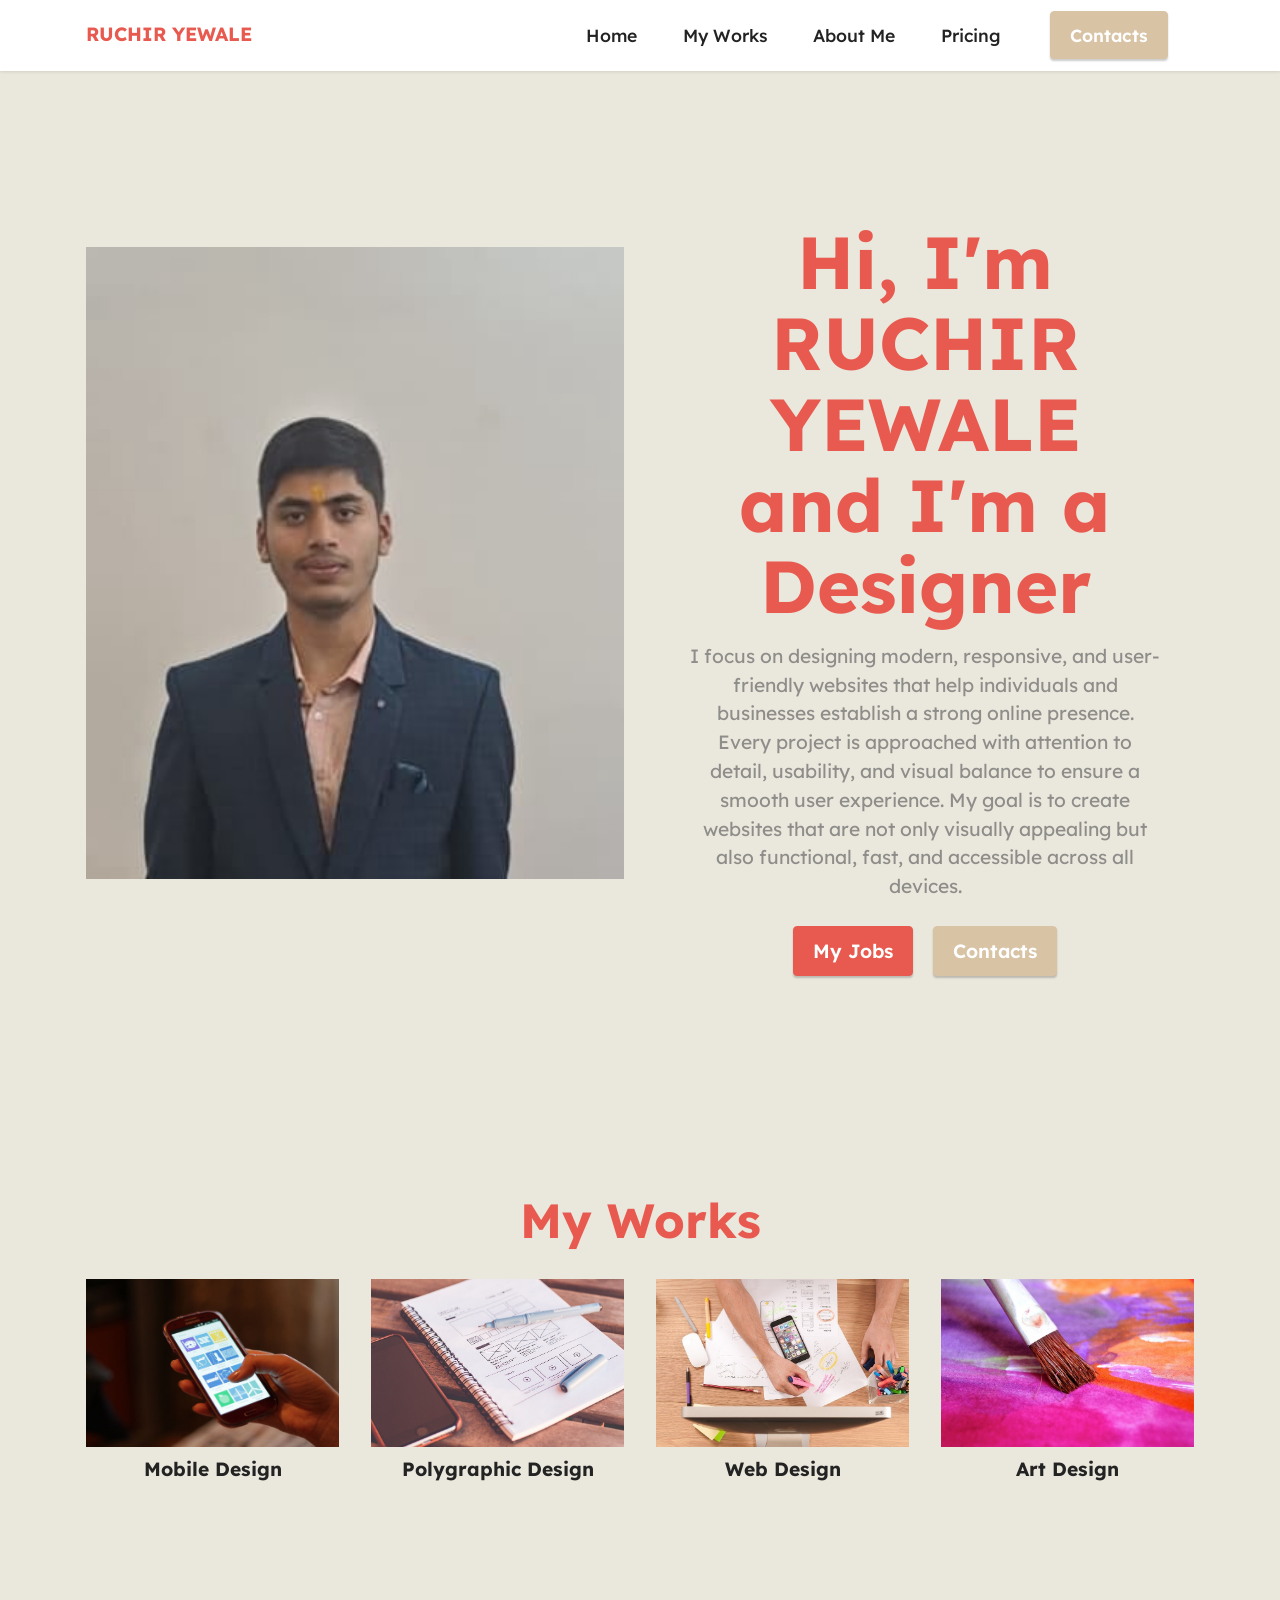
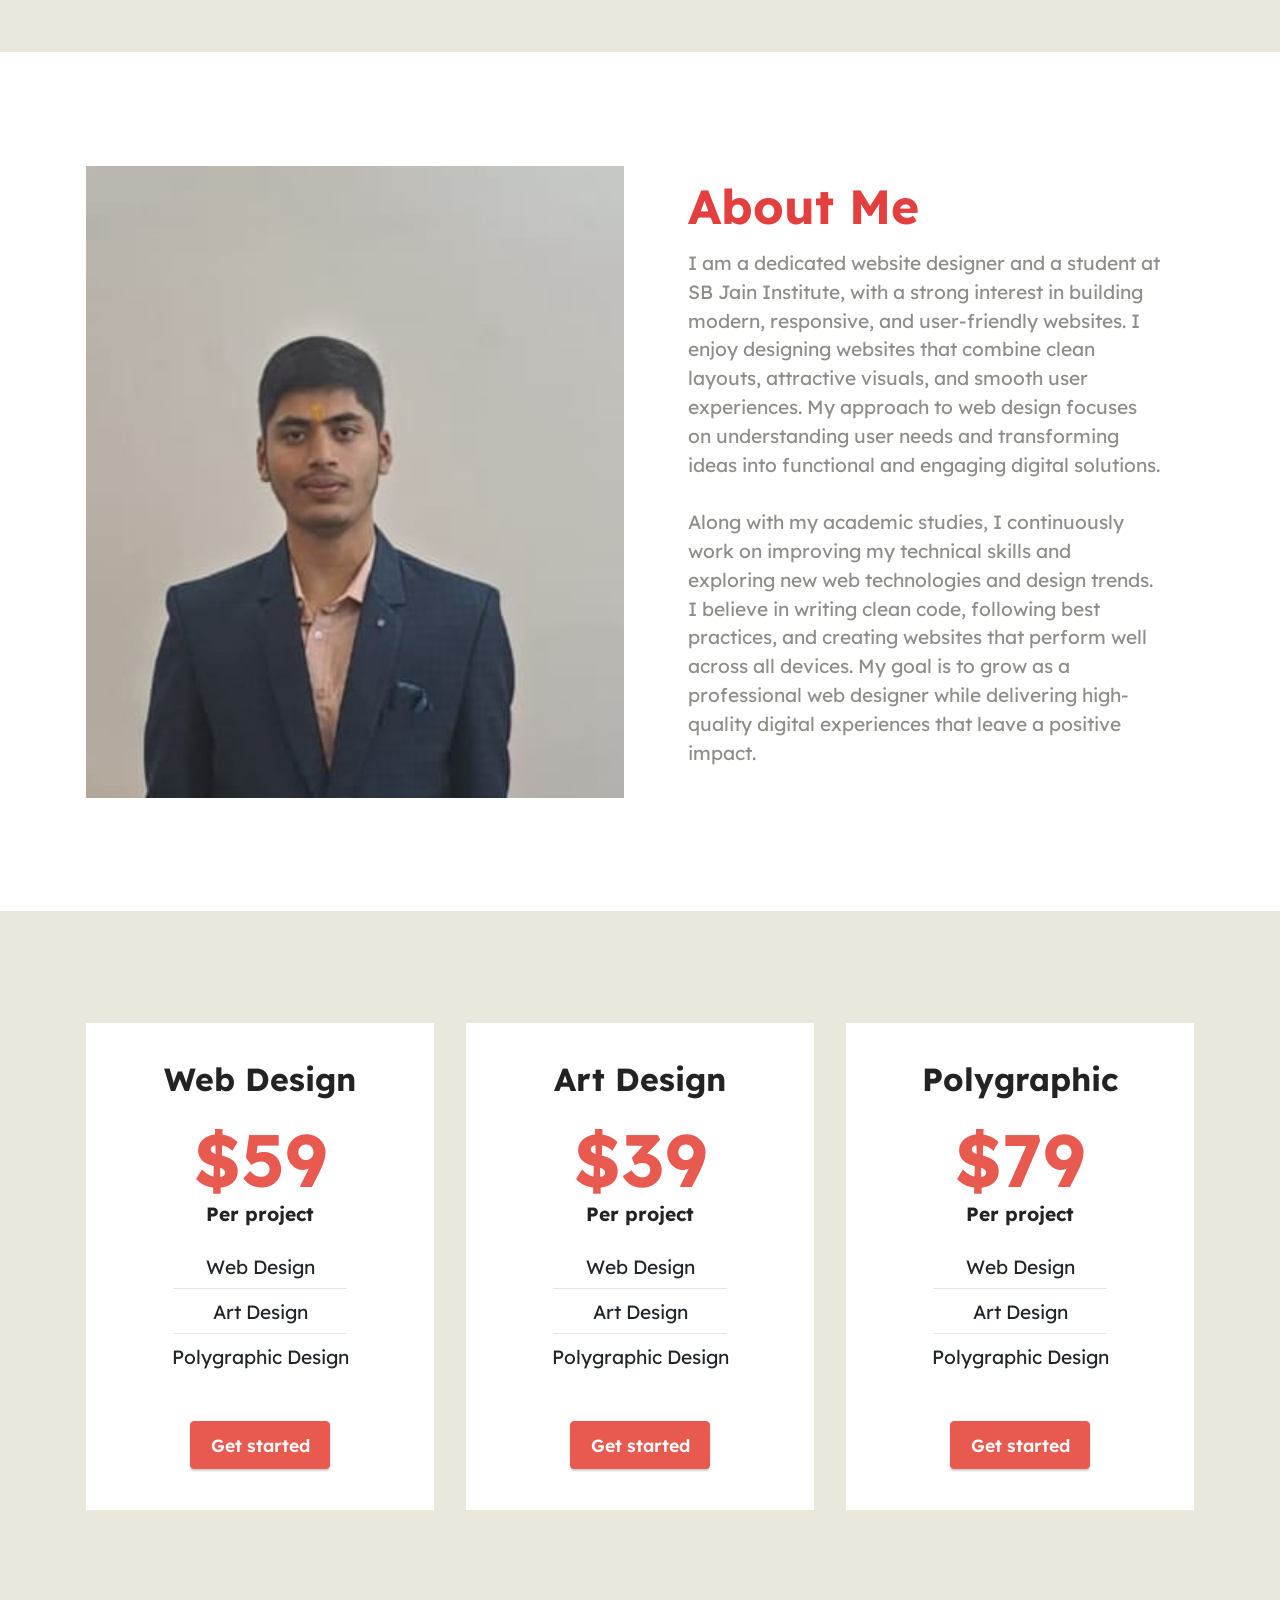
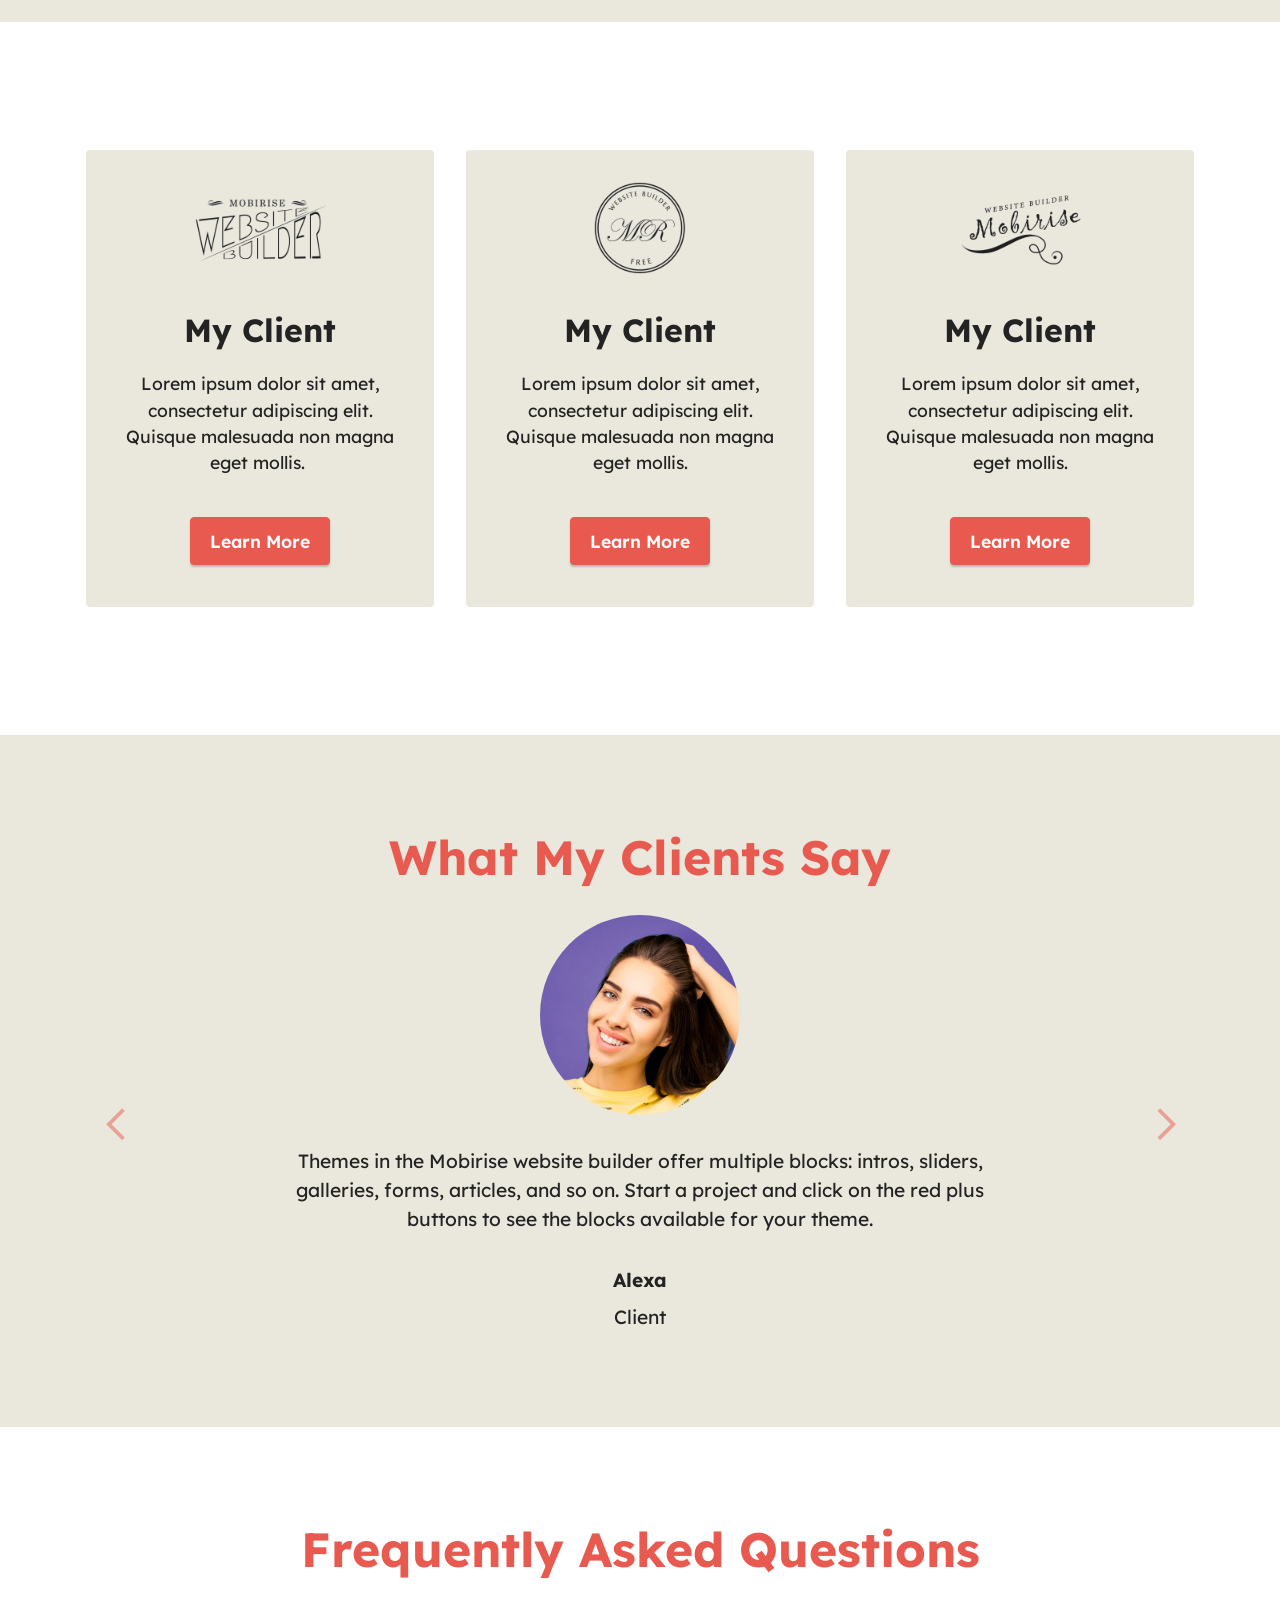
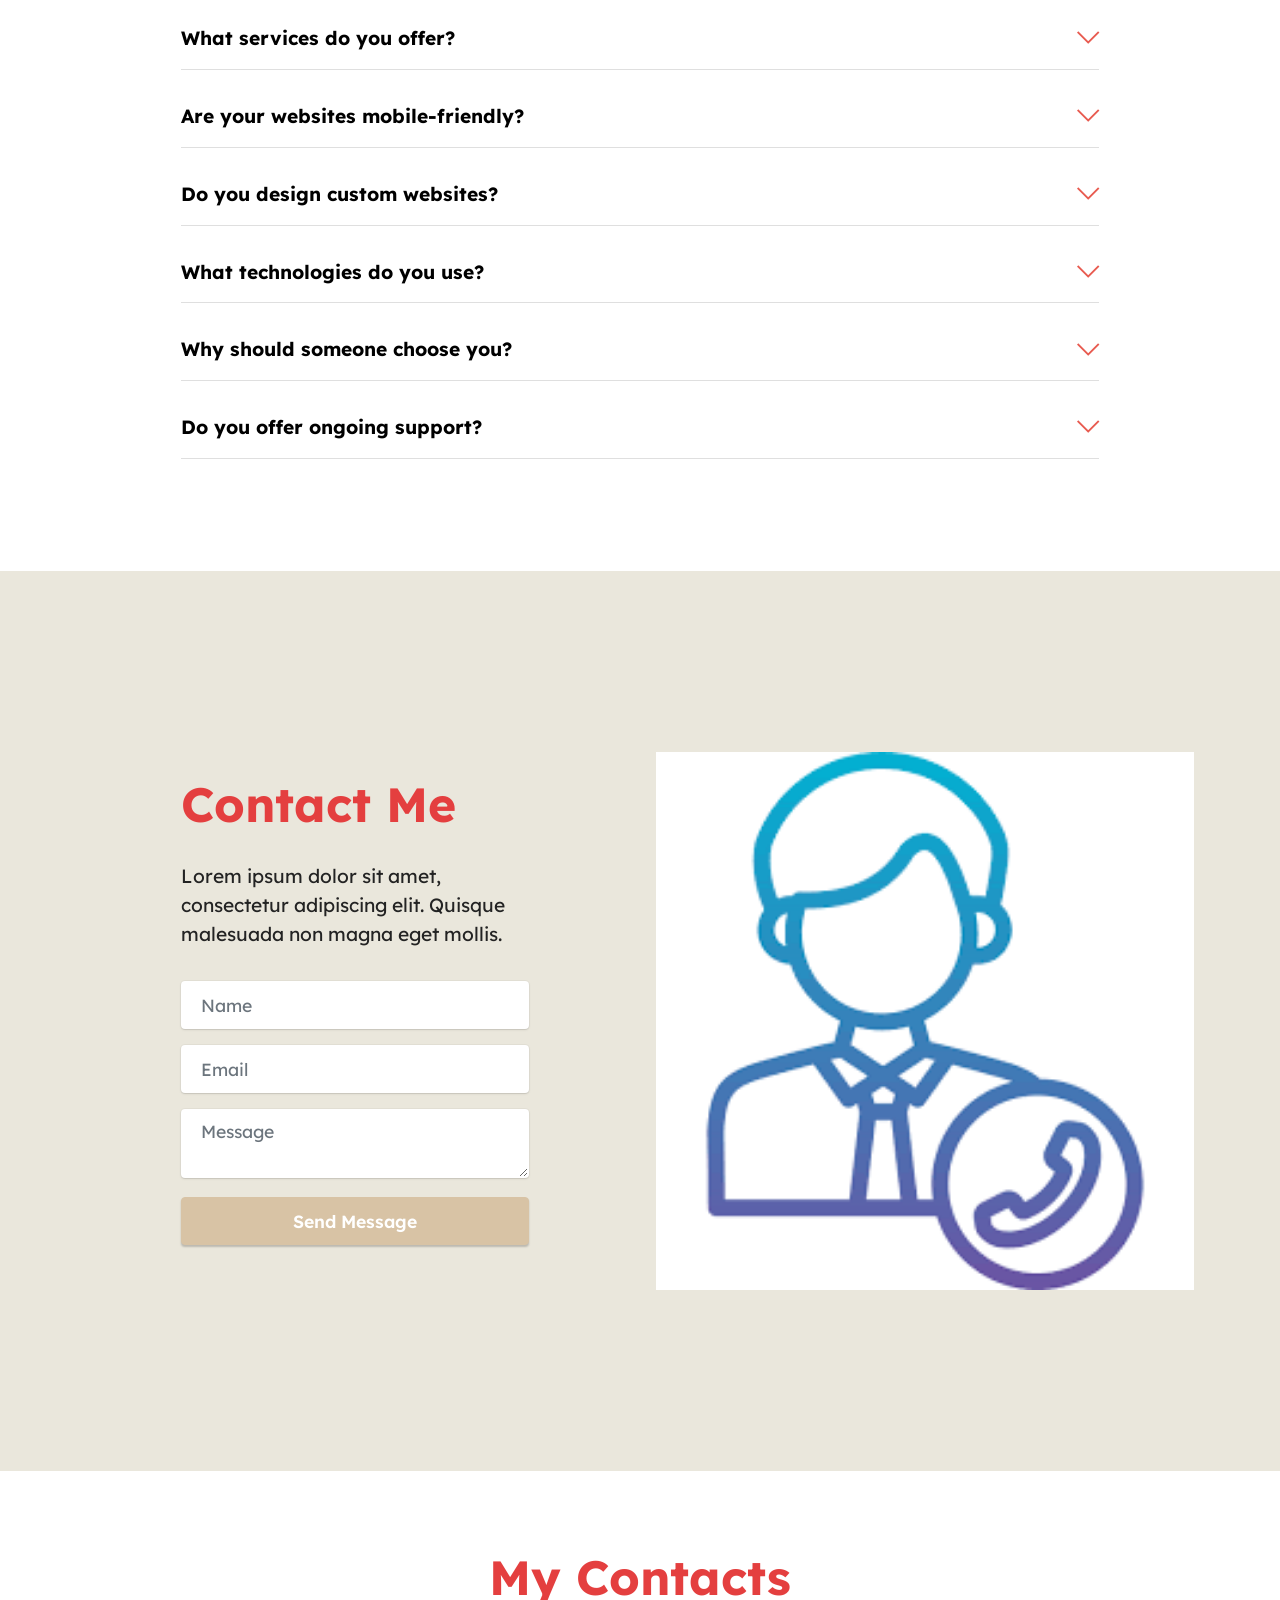
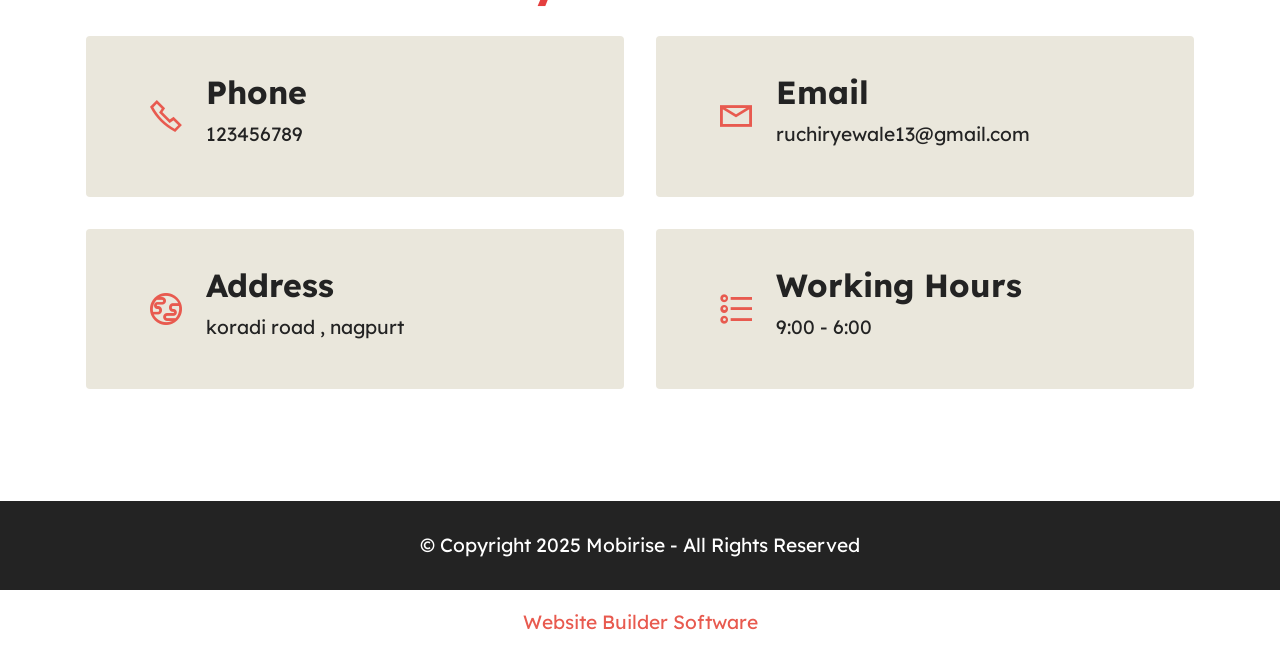
==== index.html @ 7037d3fe "Add files via upload" ====
<!DOCTYPE html>
<html  >
<head>
  <!-- Site made with Mobirise Website Builder v6.1.12, https://mobirise.com -->
  <meta charset="UTF-8">
  <meta http-equiv="X-UA-Compatible" content="IE=edge">
  <meta name="generator" content="Mobirise v6.1.12, mobirise.com">
  <meta name="viewport" content="width=device-width, initial-scale=1, minimum-scale=1">
  <link rel="shortcut icon" href="assets/images/logo.png" type="image/x-icon">
  <meta name="description" content="">
  
  
  <title>Home</title>
  <link rel="stylesheet" href="assets/web/assets/mobirise-icons2/mobirise2.css">
  <link rel="stylesheet" href="assets/web/assets/mobirise-icons/mobirise-icons.css">
  <link rel="stylesheet" href="assets/bootstrap/css/bootstrap.min.css">
  <link rel="stylesheet" href="assets/dropdown/css/style.css">
  <link rel="stylesheet" href="assets/socicon/css/styles.css">
  <link rel="stylesheet" href="assets/theme/css/style.css">
  <link rel="preload" href="https://fonts.googleapis.com/css?family=Lexend:100,200,300,400,500,600,700,800,900&display=swap" as="style" onload="this.onload=null;this.rel='stylesheet'">
  <noscript><link rel="stylesheet" href="https://fonts.googleapis.com/css?family=Lexend:100,200,300,400,500,600,700,800,900&display=swap"></noscript>
  <link rel="preload" as="style" href="assets/mobirise/css/mbr-additional.css?v=PU6eI4"><link rel="stylesheet" href="assets/mobirise/css/mbr-additional.css?v=PU6eI4" type="text/css">

  
  
  
</head>
<body>
  
  <section data-bs-version="5.1" class="menu menu2 cid-sFF0ciwnEL" once="menu" id="menu2-0">
    
    <nav class="navbar navbar-dropdown navbar-fixed-top navbar-expand-lg">
        <div class="container">
            <div class="navbar-brand">
                
                <span class="navbar-caption-wrap"><a class="navbar-caption text-primary display-7" href="https://mobiri.se">RUCHIR YEWALE</a></span>
            </div>
            <button class="navbar-toggler" type="button" data-toggle="collapse" data-bs-toggle="collapse" data-target="#navbarSupportedContent" data-bs-target="#navbarSupportedContent" aria-controls="navbarNavAltMarkup" aria-expanded="false" aria-label="Toggle navigation">
                <div class="hamburger">
                    <span></span>
                    <span></span>
                    <span></span>
                    <span></span>
                </div>
            </button>
            <div class="collapse navbar-collapse" id="navbarSupportedContent">
                <ul class="navbar-nav nav-dropdown" data-app-modern-menu="true"><li class="nav-item"><a class="nav-link link text-black text-primary display-4" href="#top">Home</a></li>
                    <li class="nav-item"><a class="nav-link link text-black text-primary display-4" href="index.html#gallery5-3">My Works</a></li><li class="nav-item"><a class="nav-link link text-black text-primary display-4" href="index.html#image1-b">About Me</a></li>
                    <li class="nav-item"><a class="nav-link link text-black text-primary display-4" href="index.html#pricing2-c">Pricing</a>
                    </li></ul>
                
                <div class="navbar-buttons mbr-section-btn"><a class="btn btn-secondary display-4" href="index.html#form4-6">
                        Contacts</a></div>
            </div>
        </div>
    </nav>
</section>

<section data-bs-version="5.1" class="header11 cid-sFF0SGinka" id="header11-1">

    

    

    <div class="container">
        <div class="row justify-content-center">
            <div class="col-12 col-md-6 image-wrapper">
                <img class="w-100" src="assets/images/289618db-ae9b-4857-baaa-9424679dde6a-354x416.jpg" alt="Mobirise Website Builder">
            </div>
            <div class="col-12 col-md">
                <div class="text-wrapper text-center">
                    <h1 class="mbr-section-title mbr-fonts-style mb-3 display-1">
                        <strong>
</strong><div><strong><br></strong></div><div><strong>Hi, I'm RUCHIR YEWALE and I'm a Designer</strong></div></h1>
                    <p class="mbr-text mbr-fonts-style display-7">I focus on designing modern, responsive, and user-friendly websites that help individuals and businesses establish a strong online presence. Every project is approached with attention to detail, usability, and visual balance to ensure a smooth user experience. My goal is to create websites that are not only visually appealing but also functional, fast, and accessible across all devices.</p>
                    <div class="mbr-section-btn mt-3"><a class="btn btn-primary display-7" href="index.html#gallery5-3">My Jobs</a> <a class="btn btn-secondary display-7" href="index.html#form4-6">Contacts</a></div>
                </div>
            </div>
        </div>
    </div>
</section>

<section data-bs-version="5.1" class="gallery5 mbr-gallery cid-sFF3kfZheU" id="gallery5-3">
    

    

    <div class="container">
        <div class="mbr-section-head">
            <h3 class="mbr-section-title mbr-fonts-style align-center m-0 display-2"><strong>My Works</strong></h3>
            <h4 class="mbr-section-subtitle mbr-fonts-style align-center mb-0 mt-2 display-5"></h4>
        </div>
        <div class="row mbr-gallery mt-4">
            <div class="col-12 col-md-6 col-lg-3 item gallery-image">
                <div class="item-wrapper" data-toggle="modal" data-bs-toggle="modal" data-target="#v9ZPt21irY-modal" data-bs-target="#v9ZPt21irY-modal">
                    <img class="w-100" src="assets/images/mbr-596x397.jpg" alt="Mobirise Website Builder" data-slide-to="0" data-bs-slide-to="0" data-target="#lb-v9ZPt21irY" data-bs-target="#lb-v9ZPt21irY">
                    <div class="icon-wrapper">
                        <span class="mobi-mbri mobi-mbri-search mbr-iconfont mbr-iconfont-btn"></span>
                    </div>
                </div>
                <h6 class="mbr-item-subtitle mbr-fonts-style align-center mb-2 mt-2 display-7"><strong>Mobile Design</strong></h6>
            </div>
            <div class="col-12 col-md-6 col-lg-3 item gallery-image">
                <div class="item-wrapper" data-toggle="modal" data-bs-toggle="modal" data-target="#v9ZPt21irY-modal" data-bs-target="#v9ZPt21irY-modal">
                    <img class="w-100" src="assets/images/mbr-3.jpg" alt="Mobirise Website Builder" data-slide-to="1" data-bs-slide-to="1" data-target="#lb-v9ZPt21irY" data-bs-target="#lb-v9ZPt21irY">
                    <div class="icon-wrapper">
                        <span class="mobi-mbri mobi-mbri-search mbr-iconfont mbr-iconfont-btn"></span>
                    </div>
                </div>
                <h6 class="mbr-item-subtitle mbr-fonts-style align-center mb-2 mt-2 display-7"><strong>Polygraphic Design</strong></h6>
            </div>
            <div class="col-12 col-md-6 col-lg-3 item gallery-image">
                <div class="item-wrapper" data-toggle="modal" data-bs-toggle="modal" data-target="#v9ZPt21irY-modal" data-bs-target="#v9ZPt21irY-modal">
                    <img class="w-100" src="assets/images/mbr-4.jpg" alt="Mobirise Website Builder" data-slide-to="2" data-bs-slide-to="2" data-target="#lb-v9ZPt21irY" data-bs-target="#lb-v9ZPt21irY">
                    <div class="icon-wrapper">
                        <span class="mobi-mbri mobi-mbri-search mbr-iconfont mbr-iconfont-btn"></span>
                    </div>
                </div>
                <h6 class="mbr-item-subtitle mbr-fonts-style align-center mb-2 mt-2 display-7"><strong>Web Design</strong></h6>
            </div>
            <div class="col-12 col-md-6 col-lg-3 item gallery-image">
                <div class="item-wrapper" data-toggle="modal" data-bs-toggle="modal" data-target="#v9ZPt21irY-modal" data-bs-target="#v9ZPt21irY-modal">
                    <img class="w-100" src="assets/images/mbr-6.jpg" alt="Mobirise Website Builder" data-slide-to="3" data-bs-slide-to="3" data-target="#lb-v9ZPt21irY" data-bs-target="#lb-v9ZPt21irY">
                    <div class="icon-wrapper">
                        <span class="mobi-mbri mobi-mbri-search mbr-iconfont mbr-iconfont-btn"></span>
                    </div>
                </div>
                <h6 class="mbr-item-subtitle mbr-fonts-style align-center mb-2 mt-2 display-7"><strong>Art Design</strong></h6>
            </div>
        </div>

        <div class="modal mbr-slider" tabindex="-1" role="dialog" aria-hidden="true" id="v9ZPt21irY-modal">
            <div class="modal-dialog" role="document">
                <div class="modal-content">
                    <div class="modal-body">
                        <div class="carousel slide" id="lb-v9ZPt21irY" data-interval="5000" data-bs-interval="5000">
                            <div class="carousel-inner">
                                <div class="carousel-item active">
                                    <img class="d-block w-100" src="assets/images/mbr-596x397.jpg" alt="Mobirise Website Builder">
                                </div>
                                <div class="carousel-item">
                                    <img class="d-block w-100" src="assets/images/mbr-3.jpg" alt="Mobirise Website Builder">
                                </div>
                                <div class="carousel-item">
                                    <img class="d-block w-100" src="assets/images/mbr-4.jpg" alt="Mobirise Website Builder">
                                </div>
                                <div class="carousel-item">
                                    <img class="d-block w-100" src="assets/images/mbr-6.jpg" alt="Mobirise Website Builder">
                                </div>
                            </div>
                            <ol class="carousel-indicators">
                                <li data-slide-to="0" data-bs-slide-to="0" class="active" data-target="#lb-v9ZPt21irY" data-bs-target="#lb-v9ZPt21irY"></li>
                                <li data-slide-to="1" data-bs-slide-to="1" data-target="#lb-v9ZPt21irY" data-bs-target="#lb-v9ZPt21irY"></li>
                                <li data-slide-to="2" data-bs-slide-to="2" data-target="#lb-v9ZPt21irY" data-bs-target="#lb-v9ZPt21irY"></li>
                                <li data-slide-to="3" data-bs-slide-to="3" data-target="#lb-v9ZPt21irY" data-bs-target="#lb-v9ZPt21irY"></li>
                            </ol>
                            <a role="button" href="" class="close" data-dismiss="modal" data-bs-dismiss="modal" aria-label="Close">
                            </a>
                            <a class="carousel-control-prev carousel-control" role="button" data-slide="prev" data-bs-slide="prev" href="#lb-v9ZPt21irY">
                                <span class="mobi-mbri mobi-mbri-arrow-prev" aria-hidden="true"></span>
                                <span class="sr-only visually-hidden">Previous</span>
                            </a>
                            <a class="carousel-control-next carousel-control" role="button" data-slide="next" data-bs-slide="next" href="#lb-v9ZPt21irY">
                                <span class="mobi-mbri mobi-mbri-arrow-next" aria-hidden="true"></span>
                                <span class="sr-only visually-hidden">Next</span>
                            </a>
                        </div>
                    </div>
                </div>
            </div>
        </div>
    </div>
</section>

<section data-bs-version="5.1" class="image1 cid-sFF75ZhH2d" id="image1-b">
    

    

    <div class="container">
        <div class="row align-items-center">
            <div class="col-12 col-lg-6">
                <div class="image-wrapper">
                    <img src="assets/images/289618db-ae9b-4857-baaa-9424679dde6a-354x416.jpg" alt="Mobirise Website Builder">
                    
                </div>
            </div>
            <div class="col-12 col-lg">
                <div class="text-wrapper">
                    <h3 class="mbr-section-title mbr-fonts-style mb-3 display-2">
                        <strong>About Me</strong></h3>
                    <p class="mbr-text mbr-fonts-style display-7">I am a dedicated website designer and a student at SB Jain Institute, with a strong interest in building modern, responsive, and user-friendly websites. I enjoy designing websites that combine clean layouts, attractive visuals, and smooth user experiences. My approach to web design focuses on understanding user needs and transforming ideas into functional and engaging digital solutions.<br><br>Along with my academic studies, I continuously work on improving my technical skills and exploring new web technologies and design trends. I believe in writing clean code, following best practices, and creating websites that perform well across all devices. My goal is to grow as a professional web designer while delivering high-quality digital experiences that leave a positive impact.</p>
                </div>
            </div>
        </div>
    </div>
</section>

<section data-bs-version="5.1" class="pricing2 cid-sFF7wKlLkT" id="pricing2-c">
    

    
    <div class="container">
        <div class="row justify-content-center">
            <div class="col-12 col-md-6 align-center col-lg-4">
                <div class="plan">
                    <div class="plan-header">
                        <h6 class="plan-title mbr-fonts-style mb-3 display-5"><strong>Web Design</strong></h6>
                        <div class="plan-price">
                            <p class="price mbr-fonts-style m-0 display-1"><strong>$59</strong></p>
                            <p class="price-term mbr-fonts-style mb-3 display-7"><strong>Per project</strong></p>
                        </div>
                    </div>
                    <div class="plan-body">
                        <div class="plan-list mb-4">
                            <ul class="list-group mbr-fonts-style list-group-flush display-7">
                                <li class="list-group-item">Web Design</li><li class="list-group-item">Art Design</li><li class="list-group-item">Polygraphic Design</li>
                            </ul>
                        </div>
                        <div class="mbr-section-btn text-center">
                            <a href="https://mobiri.se" class="btn btn-primary display-4">Get started</a>
                        </div>
                    </div>
                </div>
            </div>
            <div class="col-12 col-md-6 align-center col-lg-4">
                <div class="plan">
                    <div class="plan-header">
                        <h6 class="plan-title mbr-fonts-style mb-3 display-5"><strong>Art Design</strong></h6>
                        <div class="plan-price">
                            <p class="price mbr-fonts-style m-0 display-1"><strong>$39</strong></p>
                            <p class="price-term mbr-fonts-style mb-3 display-7"><strong>Per project</strong></p>
                        </div>
                    </div>
                    <div class="plan-body">
                        <div class="plan-list mb-4">
                            <ul class="list-group mbr-fonts-style list-group-flush display-7">
                                <li class="list-group-item">Web Design
</li><li class="list-group-item">Art Design
</li><li class="list-group-item">Polygraphic Design</li>
                            </ul>
                        </div>
                        <div class="mbr-section-btn text-center">
                            <a href="https://mobiri.se" class="btn btn-primary display-4">Get started</a>
                        </div>
                    </div>
                </div>
            </div>
            <div class="col-12 col-md-6 align-center col-lg-4">
                <div class="plan">
                    <div class="plan-header">
                        <h6 class="plan-title mbr-fonts-style mb-3 display-5"><strong>Polygraphic</strong></h6>
                        <div class="plan-price">
                            <p class="price mbr-fonts-style m-0 display-1"><strong>$79</strong></p>
                            <p class="price-term mbr-fonts-style mb-3 display-7"><strong>Per project</strong></p>
                        </div>
                    </div>
                    <div class="plan-body">
                        <div class="plan-list mb-4">
                            <ul class="list-group mbr-fonts-style list-group-flush display-7">
                                <li class="list-group-item">Web Design
</li><li class="list-group-item">Art Design
</li><li class="list-group-item">Polygraphic Design</li>
                            </ul>
                        </div>
                        <div class="mbr-section-btn text-center">
                            <a href="https://mobiri.se" class="btn btn-primary display-4">Get started</a>
                        </div>
                    </div>
                </div>
            </div>
            
        </div>
    </div>
</section>

<section data-bs-version="5.1" class="clients2 cid-sFF3mUy3tz" id="clients2-4">

    

    
    <div class="container">
        <div class="row justify-content-center">
            <div class="card col-12 col-md-6 col-lg-4">
                <div class="card-wrapper">
                    <div class="img-wrapper">
                        <img src="assets/images/1.png" alt="Mobirise Website Builder">
                    </div>
                    <div class="card-box align-center">
                        
                        <h5 class="card-title mbr-fonts-style mb-3 display-5">
                            <strong>My Client</strong></h5>
                        <p class="mbr-text mbr-fonts-style mb-4 display-4">
                            Lorem ipsum dolor sit amet, consectetur adipiscing elit. Quisque malesuada non magna eget mollis.&nbsp;</p>
                        <div class="mbr-section-btn mt-3"><a class="btn btn-primary display-4" href="https://mobiri.se">Learn More</a></div>
                    </div>
                </div>
            </div>
            <div class="card col-12 col-md-6 col-lg-4">
                <div class="card-wrapper">
                    <div class="img-wrapper">
                        <img src="assets/images/2.png" alt="Mobirise Website Builder">
                    </div>
                    <div class="card-box align-center">
                        
                        <h5 class="card-title mbr-fonts-style mb-3 display-5"><strong>My Client</strong></h5>
                        <p class="mbr-text mbr-fonts-style mb-4 display-4">
                            Lorem ipsum dolor sit amet, consectetur adipiscing elit. Quisque malesuada non magna eget mollis. </p>
                        <div class="mbr-section-btn mt-3"><a class="btn btn-primary display-4" href="https://mobiri.se">Learn More</a></div>
                    </div>
                </div>
            </div>
            <div class="card col-12 col-md-6 col-lg-4">
                <div class="card-wrapper">
                    <div class="img-wrapper">
                        <img src="assets/images/3.png" alt="Mobirise Website Builder">
                    </div>
                    <div class="card-box align-center">
                        
                        <h5 class="card-title mbr-fonts-style mb-3 display-5"><strong>My Client</strong></h5>
                        <p class="mbr-text mbr-fonts-style mb-4 display-4">
                            Lorem ipsum dolor sit amet, consectetur adipiscing elit. Quisque malesuada non magna eget mollis. </p>
                        <div class="mbr-section-btn mt-3"><a class="btn btn-primary display-4" href="https://mobiri.se">Learn More</a></div>
                    </div>
                </div>
            </div>
            
        </div>
    </div>
</section>

<section data-bs-version="5.1" class="testimonails3 carousel slide testimonials-slider cid-sFF3oey64R" data-interval="false" data-bs-interval="false" id="testimonials3-5">

    

    

    <div class="text-center container">
        <h3 class="mb-4 mbr-fonts-style display-2">
            <strong>What My Clients Say</strong>
        </h3>

        <div class="carousel slide" role="listbox" data-pause="true" data-keyboard="false" data-ride="carousel" data-bs-ride="carousel" data-interval="8000" data-bs-interval="8000">
            <div class="carousel-inner">
                
                
            <div class="carousel-item">
                    <div class="user col-md-8">
                        <div class="user_image">
                            <img src="assets/images/team3.jpg">
                        </div>
                        <div class="user_text mb-4">
                            <p class="mbr-fonts-style display-7">
                                Themes in the Mobirise website builder offer multiple blocks: intros, sliders, galleries, forms, articles, and so on. Start a project and click on the red plus buttons to see the blocks available for your theme.
                            </p>
                        </div>
                        <div class="user_name mbr-fonts-style mb-2 display-7">
                            <strong>Alexa</strong>
                        </div>
                        <div class="user_desk mbr-fonts-style display-7">
                            Client
                        </div>
                    </div>
                </div><div class="carousel-item">
                    <div class="user col-md-8">
                        <div class="user_image">
                            <img src="assets/images/team2.jpg">
                        </div>
                        <div class="user_text mb-4">
                            <p class="mbr-fonts-style display-7">
                                Themes in the Mobirise website builder offer multiple blocks: intros, sliders, galleries, forms, articles, and so on. Start a project and click on the red plus buttons to see the blocks available for your theme.
                            </p>
                        </div>
                        <div class="user_name mbr-fonts-style mb-2 display-7">
                            <strong>Linda</strong>
                        </div>
                        <div class="user_desk mbr-fonts-style display-7">
                            Client
                        </div>
                    </div>
                </div><div class="carousel-item">
                    <div class="user col-md-8">
                        <div class="user_image">
                            <img src="assets/images/team4.jpg">
                        </div>
                        <div class="user_text mb-4">
                            <p class="mbr-fonts-style display-7">
                                Themes in the Mobirise website builder offer multiple blocks: intros, sliders, galleries, forms, articles, and so on. Start a project and click on the red plus buttons to see the blocks available for your theme.
                            </p>
                        </div>
                        <div class="user_name mbr-fonts-style mb-2 display-7">
                            <strong>Ann</strong></div>
                        <div class="user_desk mbr-fonts-style display-7">
                            Client</div>
                    </div>
                </div></div>

            <div class="carousel-controls">
                <a class="carousel-control-prev" role="button" data-slide="prev" data-bs-slide="prev">
                    <span aria-hidden="true" class="mobi-mbri mobi-mbri-arrow-prev mbr-iconfont"></span>
                    <span class="sr-only visually-hidden">Previous</span>
                </a>

                <a class="carousel-control-next" role="button" data-slide="next" data-bs-slide="next">
                    <span aria-hidden="true" class="mobi-mbri mobi-mbri-arrow-next mbr-iconfont"></span>
                    <span class="sr-only visually-hidden">Next</span>
                </a>
            </div>
        </div>
    </div>
</section>

<section data-bs-version="5.1" class="content16 cid-sFF5Wb1ZQt" id="content16-a">

    

    
    <div class="container">
        <div class="row justify-content-center">
            <div class="col-12 col-md-10">
                <div class="mbr-section-head align-center mb-4">
                    <h3 class="mbr-section-title mb-0 mbr-fonts-style display-2"><strong>Frequently Asked Questions</strong></h3>
                    
                </div>
                <div id="bootstrap-accordion_8" class="panel-group accordionStyles accordion" role="tablist" aria-multiselectable="true">
                    <div class="card mb-3">
                        <div class="card-header" role="tab" id="headingOne">
                            <a role="button" class="panel-title collapsed" data-toggle="collapse" data-bs-toggle="collapse" data-core="" href="#collapse1_8" aria-expanded="false" aria-controls="collapse1">
                                <h6 class="panel-title-edit mbr-fonts-style mb-0 display-7"><strong>What services do you offer?</strong></h6>
                                <span class="sign mbr-iconfont mbri-arrow-down"></span>
                            </a>
                        </div>
                        <div id="collapse1_8" class="panel-collapse noScroll collapse" role="tabpanel" aria-labelledby="headingOne" data-parent="#accordion" data-bs-parent="#bootstrap-accordion_8">
                            <div class="panel-body">
                                <p class="mbr-fonts-style panel-text display-4">Lorem ipsum dolor sit amet, consectetur adipiscing elit. Quisque malesuada non magna eget mollis. Quisque vehicula, lorem quis sollicitudin mollis, elit enim aliquet lorem, vitae maximus turpis tortor a massa. Phasellus id felis a libero condimentum semper sed sit amet arcu. Suspendisse porta dapibus rhoncus. </p>
                            </div>
                        </div>
                    </div>
                    <div class="card mb-3">
                        <div class="card-header" role="tab" id="headingOne">
                            <a role="button" class="panel-title collapsed" data-toggle="collapse" data-bs-toggle="collapse" data-core="" href="#collapse2_8" aria-expanded="false" aria-controls="collapse2">
                                <h6 class="panel-title-edit mbr-fonts-style mb-0 display-7"><strong>Are your websites mobile-friendly?</strong></h6>
                                <span class="sign mbr-iconfont mbri-arrow-down"></span>
                            </a>
                        </div>
                        <div id="collapse2_8" class="panel-collapse noScroll collapse" role="tabpanel" aria-labelledby="headingOne" data-parent="#accordion" data-bs-parent="#bootstrap-accordion_8">
                            <div class="panel-body">
                                <p class="mbr-fonts-style panel-text display-4">
                                    Lorem ipsum dolor sit amet, consectetur adipiscing elit. Quisque malesuada non magna eget mollis. Quisque vehicula, lorem quis sollicitudin mollis, elit enim aliquet lorem, vitae maximus turpis tortor a massa. Phasellus id felis a libero condimentum semper sed sit amet arcu. Suspendisse porta dapibus rhoncus. </p>
                            </div>
                        </div>
                    </div>
                    <div class="card mb-3">
                        <div class="card-header" role="tab" id="headingOne">
                            <a role="button" class="panel-title collapsed" data-toggle="collapse" data-bs-toggle="collapse" data-core="" href="#collapse3_8" aria-expanded="false" aria-controls="collapse3">
                                <h6 class="panel-title-edit mbr-fonts-style mb-0 display-7"><strong>Do you design custom websites?</strong></h6>
                                <span class="sign mbr-iconfont mbri-arrow-down"></span>
                            </a>
                        </div>
                        <div id="collapse3_8" class="panel-collapse noScroll collapse" role="tabpanel" aria-labelledby="headingOne" data-parent="#accordion" data-bs-parent="#bootstrap-accordion_8">
                            <div class="panel-body">
                                <p class="mbr-fonts-style panel-text display-4">
                                    Lorem ipsum dolor sit amet, consectetur adipiscing elit. Quisque malesuada non magna eget mollis. Quisque vehicula, lorem quis sollicitudin mollis, elit enim aliquet lorem, vitae maximus turpis tortor a massa. Phasellus id felis a libero condimentum semper sed sit amet arcu. Suspendisse porta dapibus rhoncus. </p>
                            </div>
                        </div>
                    </div>
                    <div class="card mb-3">
                        <div class="card-header" role="tab" id="headingOne">
                            <a role="button" class="panel-title collapsed" data-toggle="collapse" data-bs-toggle="collapse" data-core="" href="#collapse4_8" aria-expanded="false" aria-controls="collapse4">
                                <h6 class="panel-title-edit mbr-fonts-style mb-0 display-7"><strong>What technologies do you use?</strong></h6>
                                <span class="sign mbr-iconfont mbri-arrow-down"></span>
                            </a>
                        </div>
                        <div id="collapse4_8" class="panel-collapse noScroll collapse" role="tabpanel" aria-labelledby="headingOne" data-parent="#accordion" data-bs-parent="#bootstrap-accordion_8">
                            <div class="panel-body">
                                <p class="mbr-fonts-style panel-text display-4">
                                    Lorem ipsum dolor sit amet, consectetur adipiscing elit. Quisque malesuada non magna eget mollis. Quisque vehicula, lorem quis sollicitudin mollis, elit enim aliquet lorem, vitae maximus turpis tortor a massa. Phasellus id felis a libero condimentum semper sed sit amet arcu. Suspendisse porta dapibus rhoncus. </p>
                            </div>
                        </div>
                    </div>
                    <div class="card mb-3">
                        <div class="card-header" role="tab" id="headingOne">
                            <a role="button" class="panel-title collapsed" data-toggle="collapse" data-bs-toggle="collapse" data-core="" href="#collapse5_8" aria-expanded="false" aria-controls="collapse5">
                                <h6 class="panel-title-edit mbr-fonts-style mb-0 display-7"><strong>Why should someone choose you?</strong></h6>
                                <span class="sign mbr-iconfont mbri-arrow-down"></span>
                            </a>
                        </div>
                        <div id="collapse5_8" class="panel-collapse noScroll collapse" role="tabpanel" aria-labelledby="headingOne" data-parent="#accordion" data-bs-parent="#bootstrap-accordion_8">
                            <div class="panel-body">
                                <p class="mbr-fonts-style panel-text display-4">
                                    Lorem ipsum dolor sit amet, consectetur adipiscing elit. Quisque malesuada non magna eget mollis. Quisque vehicula, lorem quis sollicitudin mollis, elit enim aliquet lorem, vitae maximus turpis tortor a massa. Phasellus id felis a libero condimentum semper sed sit amet arcu. Suspendisse porta dapibus rhoncus. </p>
                            </div>
                        </div>
                    </div>
                    <div class="card mb-3">
                        <div class="card-header" role="tab" id="headingOne">
                            <a role="button" class="panel-title collapsed" data-toggle="collapse" data-bs-toggle="collapse" data-core="" href="#collapse6_8" aria-expanded="false" aria-controls="collapse6">
                                <h6 class="panel-title-edit mbr-fonts-style mb-0 display-7"><strong>Do you offer ongoing support?</strong></h6>
                                <span class="sign mbr-iconfont mbri-arrow-down"></span>
                            </a>
                        </div>
                        <div id="collapse6_8" class="panel-collapse noScroll collapse" role="tabpanel" aria-labelledby="headingOne" data-parent="#accordion" data-bs-parent="#bootstrap-accordion_8">
                            <div class="panel-body">
                                <p class="mbr-fonts-style panel-text display-4">
                                    Lorem ipsum dolor sit amet, consectetur adipiscing elit. Quisque malesuada non magna eget mollis. Quisque vehicula, lorem quis sollicitudin mollis, elit enim aliquet lorem, vitae maximus turpis tortor a massa. Phasellus id felis a libero condimentum semper sed sit amet arcu. Suspendisse porta dapibus rhoncus. </p>
                            </div>
                        </div>
                    </div>
                </div>
            </div>
        </div>
    </div>
</section>

<section data-bs-version="5.1" class="form4 cid-sFF3qL4anb mbr-fullscreen" id="form4-6">

    

    

    <div class="container">
        <div class="row content-wrapper justify-content-center">
            <div class="col-lg-4 offset-lg-1 mbr-form" data-form-type="formoid">
<!--Formbuilder Form-->
<form action="https://mobirise.eu/" method="POST" class="mbr-form form-with-styler" data-form-title="Form Name"><input type="hidden" name="email" data-form-email="true" value="UZlbBb2q9wLgoFk9B/hAZl2TmhMKfqZFcvTNr2G3WDjH/5CoxPoR6zD/5my7aL2/3xQ+/CKc0D/8qjHAbl0yZL1ptDHxz3sA3AMyAkkr1ygL0sNihGX5F9vKZbeA8tYY">
<div class="row">
<div hidden="hidden" data-form-alert="" class="alert alert-success col-12">Thanks for filling out the form!</div>
<div hidden="hidden" data-form-alert-danger="" class="alert alert-danger col-12">Oops...! some problem!</div>
</div>
<div class="dragArea row">
<div class="col-lg-12 col-md-12 col-sm-12">
<h1 class="mbr-section-title mb-4 display-2"><strong>Contact Me</strong></h1>
</div>
<div class="col-lg-12 col-md-12 col-sm-12">
<p class="mbr-text mbr-fonts-style mb-4 display-7"> Lorem ipsum dolor sit amet, consectetur adipiscing elit. Quisque malesuada non magna eget mollis.</p>
</div>
<div data-for="name" class="col-lg-12 col-md col-12 form-group mb-3">
<input type="text" name="name" placeholder="Name" data-form-field="name" class="form-control display-7" value="" id="name-form4-6">
</div>
<div data-for="email" class="col-lg-12 col-md col-12 form-group mb-3">
<input type="email" name="email" placeholder="Email" data-form-field="email" class="form-control display-7" value="" id="email-form4-6">
</div>
<div class="col-lg-12 col-md-12 col-sm-12 form-group" data-for="textarea">
<textarea name="textarea" placeholder="Message" data-form-field="textarea" class="form-control display-7" id="textarea-form4-6"></textarea>
</div>
<div class="col-12 col-md-auto mbr-section-btn"><button type="submit" class="btn btn-secondary display-4">Send Message</button></div>
</div>
</form><!--Formbuilder Form-->
</div>
            <div class="col-lg-6 offset-lg-1 col-12">
                <div class="image-wrapper">
                    <img class="w-100" src="assets/images/images-225x225.png" alt="Mobirise Website Builder">
                </div>
            </div>
        </div>
    </div>
</section>

<section data-bs-version="5.1" class="contacts2 cid-sFF3B84VW8" id="contacts2-8">
    <!---->
    
    
    <div class="container">
        <div class="mbr-section-head">
            <h3 class="mbr-section-title mbr-fonts-style align-center mb-0 display-2">
                <strong>My Contacts</strong>
            </h3>
            
        </div>
        <div class="row justify-content-center mt-4">
            <div class="card col-12 col-md-6">
                <div class="card-wrapper">
                    <div class="image-wrapper">
                        <span class="mbr-iconfont mobi-mbri-phone mobi-mbri"></span>
                    </div>
                    <div class="text-wrapper">
                        <h6 class="card-title mbr-fonts-style mb-1 display-5">
                            <strong>Phone</strong>
                        </h6>
                        <p class="mbr-text mbr-fonts-style display-7">123456789</p>
                    </div>
                </div>
            </div>
            <div class="card col-12 col-md-6">
                <div class="card-wrapper">
                    <div class="image-wrapper">
                        <span class="mbr-iconfont mobi-mbri-letter mobi-mbri"></span>
                    </div>
                    <div class="text-wrapper">
                        <h6 class="card-title mbr-fonts-style mb-1 display-5">
                            <strong>Email</strong>
                        </h6>
                        <p class="mbr-text mbr-fonts-style display-7">ruchiryewale13@gmail.com</p>
                    </div>
                </div>
            </div>
            <div class="card col-12 col-md-6">
                <div class="card-wrapper">
                    <div class="image-wrapper">
                        <span class="mbr-iconfont mobi-mbri-globe mobi-mbri"></span>
                    </div>
                    <div class="text-wrapper">
                        <h6 class="card-title mbr-fonts-style mb-1 display-5">
                            <strong>Address</strong>
                        </h6>
                        <p class="mbr-text mbr-fonts-style display-7">koradi road , nagpurt</p>
                    </div>
                </div>
            </div>
            <div class="card col-12 col-md-6">
                <div class="card-wrapper">
                    <div class="image-wrapper">
                        <span class="mbr-iconfont mobi-mbri-bulleted-list mobi-mbri"></span>
                    </div>
                    <div class="text-wrapper">
                        <h6 class="card-title mbr-fonts-style mb-1 display-5">
                            <strong>Working Hours</strong>
                        </h6>
                        <p class="mbr-text mbr-fonts-style display-7">
                            9:00 - 6:00
                        </p>
                    </div>
                </div>
            </div>
        </div>
    </div>
</section>

<section data-bs-version="5.1" class="footer7 cid-sFF3CYc3p7" once="footers" id="footer7-9">

    

    

    <div class="container">
        <div class="media-container-row align-center mbr-white">
            <div class="col-12">
                <p class="mbr-text mb-0 mbr-fonts-style display-7">
                    © Copyright 2025 Mobirise - All Rights Reserved
                </p>
            </div>
        </div>
    </div>
</section><section class="display-7" style="padding: 0;align-items: center;justify-content: center;flex-wrap: wrap;    align-content: center;display: flex;position: relative;height: 4rem;"><a href="https://mobiri.se/" style="flex: 1 1;height: 4rem;position: absolute;width: 100%;z-index: 1;"><img alt="" style="height: 4rem;" src="[data-uri]"></a><p style="margin: 0;text-align: center;" class="display-7">&#8204;</p><a style="z-index:1" href="https://mobirise.com"> Website Builder Software</a></section><script src="assets/bootstrap/js/bootstrap.bundle.min.js"></script>  <script src="assets/smoothscroll/smooth-scroll.js"></script>  <script src="assets/ytplayer/index.js"></script>  <script src="assets/dropdown/js/navbar-dropdown.js"></script>  <script src="assets/mbr-switch-arrow/mbr-switch-arrow.js"></script>  <script src="assets/theme/js/script.js"></script>  <script src="assets/formoid/formoid.min.js"></script>  
  
  
</body>
</html>
---- assets/web/assets/mobirise-icons2/mobirise2.css ----
@font-face {
  font-family: 'Moririse2';
  font-display: swap;
  src:  url('mobirise2.eot?f2bix4');
  src:  url('mobirise2.eot?f2bix4#iefix') format('embedded-opentype'),
    url('mobirise2.woff2?f2bix4') format('woff2'),
    url('mobirise2.woff?f2bix4') format('woff'),
    url('mobirise2.ttf?f2bix4') format('truetype'),
    url('mobirise2.svg?f2bix4#mobirise2') format('svg');
  font-weight: normal;
  font-style: normal;
}

[class^="mobi-"], [class*=" mobi-"] {
  /* use !important to prevent issues with browser extensions that change fonts */
  font-family: 'Moririse2' !important;
  speak: none;
  font-style: normal;
  font-weight: normal;
  font-variant: normal;
  text-transform: none;
  line-height: 1;

  /* Better Font Rendering =========== */
  -webkit-font-smoothing: antialiased;
  -moz-osx-font-smoothing: grayscale;
}

.mobi-mbri-add-submenu:before {
  content: "\e900";
}
.mobi-mbri-alert:before {
  content: "\e901";
}
.mobi-mbri-align-center:before {
  content: "\e902";
}
.mobi-mbri-align-justify:before {
  content: "\e903";
}
.mobi-mbri-align-left:before {
  content: "\e904";
}
.mobi-mbri-align-right:before {
  content: "\e905";
}
.mobi-mbri-android:before {
  content: "\e906";
}
.mobi-mbri-apple:before {
  content: "\e907";
}
.mobi-mbri-arrow-down:before {
  content: "\e908";
}
.mobi-mbri-arrow-next:before {
  content: "\e909";
}
.mobi-mbri-arrow-prev:before {
  content: "\e90a";
}
.mobi-mbri-arrow-up:before {
  content: "\e90b";
}
.mobi-mbri-bold:before {
  content: "\e90c";
}
.mobi-mbri-bookmark:before {
  content: "\e90d";
}
.mobi-mbri-bootstrap:before {
  content: "\e90e";
}
.mobi-mbri-briefcase:before {
  content: "\e90f";
}
.mobi-mbri-browse:before {
  content: "\e910";
}
.mobi-mbri-bulleted-list:before {
  content: "\e911";
}
.mobi-mbri-calendar:before {
  content: "\e912";
}
.mobi-mbri-camera:before {
  content: "\e913";
}
.mobi-mbri-cart-add:before {
  content: "\e914";
}
.mobi-mbri-cart-full:before {
  content: "\e915";
}
.mobi-mbri-cash:before {
  content: "\e916";
}
.mobi-mbri-change-style:before {
  content: "\e917";
}
.mobi-mbri-chat:before {
  content: "\e918";
}
.mobi-mbri-clock:before {
  content: "\e919";
}
.mobi-mbri-close:before {
  content: "\e91a";
}
.mobi-mbri-cloud:before {
  content: "\e91b";
}
.mobi-mbri-code:before {
  content: "\e91c";
}
.mobi-mbri-contact-form:before {
  content: "\e91d";
}
.mobi-mbri-credit-card:before {
  content: "\e91e";
}
.mobi-mbri-cursor-click:before {
  content: "\e91f";
}
.mobi-mbri-cust-feedback:before {
  content: "\e920";
}
.mobi-mbri-database:before {
  content: "\e921";
}
.mobi-mbri-delivery:before {
  content: "\e922";
}
.mobi-mbri-desktop:before {
  content: "\e923";
}
.mobi-mbri-devices:before {
  content: "\e924";
}
.mobi-mbri-down:before {
  content: "\e925";
}
.mobi-mbri-download-2:before {
  content: "\e926";
}
.mobi-mbri-download:before {
  content: "\e927";
}
.mobi-mbri-drag-n-drop-2:before {
  content: "\e928";
}
.mobi-mbri-drag-n-drop:before {
  content: "\e929";
}
.mobi-mbri-edit-2:before {
  content: "\e92a";
}
.mobi-mbri-edit:before {
  content: "\e92b";
}
.mobi-mbri-error:before {
  content: "\e92c";
}
.mobi-mbri-extension:before {
  content: "\e92d";
}
.mobi-mbri-features:before {
  content: "\e92e";
}
.mobi-mbri-file:before {
  content: "\e92f";
}
.mobi-mbri-flag:before {
  content: "\e930";
}
.mobi-mbri-folder:before {
  content: "\e931";
}
.mobi-mbri-gift:before {
  content: "\e932";
}
.mobi-mbri-github:before {
  content: "\e933";
}
.mobi-mbri-globe-2:before {
  content: "\e934";
}
.mobi-mbri-globe:before {
  content: "\e935";
}
.mobi-mbri-growing-chart:before {
  content: "\e936";
}
.mobi-mbri-hearth:before {
  content: "\e937";
}
.mobi-mbri-help:before {
  content: "\e938";
}
.mobi-mbri-home:before {
  content: "\e939";
}
.mobi-mbri-hot-cup:before {
  content: "\e93a";
}
.mobi-mbri-idea:before {
  content: "\e93b";
}
.mobi-mbri-image-gallery:before {
  content: "\e93c";
}
.mobi-mbri-image-slider:before {
  content: "\e93d";
}
.mobi-mbri-info:before {
  content: "\e93e";
}
.mobi-mbri-italic:before {
  content: "\e93f";
}
.mobi-mbri-key:before {
  content: "\e940";
}
.mobi-mbri-laptop:before {
  content: "\e941";
}
.mobi-mbri-layers:before {
  content: "\e942";
}
.mobi-mbri-left-right:before {
  content: "\e943";
}
.mobi-mbri-left:before {
  content: "\e944";
}
.mobi-mbri-letter:before {
  content: "\e945";
}
.mobi-mbri-like:before {
  content: "\e946";
}
.mobi-mbri-link:before {
  content: "\e947";
}
.mobi-mbri-lock:before {
  content: "\e948";
}
.mobi-mbri-login:before {
  content: "\e949";
}
.mobi-mbri-logout:before {
  content: "\e94a";
}
.mobi-mbri-magic-stick:before {
  content: "\e94b";
}
.mobi-mbri-map-pin:before {
  content: "\e94c";
}
.mobi-mbri-menu:before {
  content: "\e94d";
}
.mobi-mbri-mobile-2:before {
  content: "\e94e";
}
.mobi-mbri-mobile-horizontal:before {
  content: "\e94f";
}
.mobi-mbri-mobile:before {
  content: "\e950";
}
.mobi-mbri-mobirise:before {
  content: "\e951";
}
.mobi-mbri-more-horizontal:before {
  content: "\e952";
}
.mobi-mbri-more-vertical:before {
  content: "\e953";
}
.mobi-mbri-music:before {
  content: "\e954";
}
.mobi-mbri-new-file:before {
  content: "\e955";
}
.mobi-mbri-numbered-list:before {
  content: "\e956";
}
.mobi-mbri-opened-folder:before {
  content: "\e957";
}
.mobi-mbri-pages:before {
  content: "\e958";
}
.mobi-mbri-paper-plane:before {
  content: "\e959";
}
.mobi-mbri-paperclip:before {
  content: "\e95a";
}
.mobi-mbri-phone:before {
  content: "\e95b";
}
.mobi-mbri-photo:before {
  content: "\e95c";
}
.mobi-mbri-photos:before {
  content: "\e95d";
}
.mobi-mbri-pin:before {
  content: "\e95e";
}
.mobi-mbri-play:before {
  content: "\e95f";
}
.mobi-mbri-plus:before {
  content: "\e960";
}
.mobi-mbri-preview:before {
  content: "\e961";
}
.mobi-mbri-print:before {
  content: "\e962";
}
.mobi-mbri-protect:before {
  content: "\e963";
}
.mobi-mbri-question:before {
  content: "\e964";
}
.mobi-mbri-quote-left:before {
  content: "\e965";
}
.mobi-mbri-quote-right:before {
  content: "\e966";
}
.mobi-mbri-redo:before {
  content: "\e967";
}
.mobi-mbri-refresh:before {
  content: "\e968";
}
.mobi-mbri-responsive-2:before {
  content: "\e969";
}
.mobi-mbri-responsive:before {
  content: "\e96a";
}
.mobi-mbri-right:before {
  content: "\e96b";
}
.mobi-mbri-rocket:before {
  content: "\e96c";
}
.mobi-mbri-sad-face:before {
  content: "\e96d";
}
.mobi-mbri-sale:before {
  content: "\e96e";
}
.mobi-mbri-save:before {
  content: "\e96f";
}
.mobi-mbri-search:before {
  content: "\e970";
}
.mobi-mbri-setting-2:before {
  content: "\e971";
}
.mobi-mbri-setting-3:before {
  content: "\e972";
}
.mobi-mbri-setting:before {
  content: "\e973";
}
.mobi-mbri-share:before {
  content: "\e974";
}
.mobi-mbri-shopping-bag:before {
  content: "\e975";
}
.mobi-mbri-shopping-basket:before {
  content: "\e976";
}
.mobi-mbri-shopping-cart:before {
  content: "\e977";
}
.mobi-mbri-sites:before {
  content: "\e978";
}
.mobi-mbri-smile-face:before {
  content: "\e979";
}
.mobi-mbri-speed:before {
  content: "\e97a";
}
.mobi-mbri-star:before {
  content: "\e97b";
}
.mobi-mbri-success:before {
  content: "\e97c";
}
.mobi-mbri-sun:before {
  content: "\e97d";
}
.mobi-mbri-sun2:before {
  content: "\e97e";
}
.mobi-mbri-tablet-vertical:before {
  content: "\e97f";
}
.mobi-mbri-tablet:before {
  content: "\e980";
}
.mobi-mbri-target:before {
  content: "\e981";
}
.mobi-mbri-timer:before {
  content: "\e982";
}
.mobi-mbri-to-ftp:before {
  content: "\e983";
}
.mobi-mbri-to-local-drive:before {
  content: "\e984";
}
.mobi-mbri-touch-swipe:before {
  content: "\e985";
}
.mobi-mbri-touch:before {
  content: "\e986";
}
.mobi-mbri-trash:before {
  content: "\e987";
}
.mobi-mbri-underline:before {
  content: "\e988";
}
.mobi-mbri-undo:before {
  content: "\e989";
}
.mobi-mbri-unlink:before {
  content: "\e98a";
}
.mobi-mbri-unlock:before {
  content: "\e98b";
}
.mobi-mbri-up-down:before {
  content: "\e98c";
}
.mobi-mbri-up:before {
  content: "\e98d";
}
.mobi-mbri-update:before {
  content: "\e98e";
}
.mobi-mbri-upload-2:before {
  content: "\e98f";
}
.mobi-mbri-upload:before {
  content: "\e990";
}
.mobi-mbri-user-2:before {
  content: "\e991";
}
.mobi-mbri-user:before {
  content: "\e992";
}
.mobi-mbri-users:before {
  content: "\e993";
}
.mobi-mbri-video-play:before {
  content: "\e994";
}
.mobi-mbri-video:before {
  content: "\e995";
}
.mobi-mbri-watch:before {
  content: "\e996";
}
.mobi-mbri-website-theme-2:before {
  content: "\e997";
}
.mobi-mbri-website-theme:before {
  content: "\e998";
}
.mobi-mbri-wifi:before {
  content: "\e999";
}
.mobi-mbri-windows:before {
  content: "\e99a";
}
.mobi-mbri-zoom-in:before {
  content: "\e99b";
}
.mobi-mbri-zoom-out:before {
  content: "\e99c";
}
---- assets/web/assets/mobirise-icons/mobirise-icons.css ----
@font-face {
  font-family: 'MobiriseIcons';
  src:  url('mobirise-icons.eot?spat4u');
  src:  url('mobirise-icons.eot?spat4u#iefix') format('embedded-opentype'),
    url('mobirise-icons.woff2?spat4u') format('woff2'),
    url('mobirise-icons.woff?spat4u') format('woff'),
    url('mobirise-icons.ttf?spat4u') format('truetype'),
    url('mobirise-icons.svg?spat4u#MobiriseIcons') format('svg');
  font-weight: normal;
  font-style: normal;
  font-display: swap;
}

[class^="mbri-"], [class*=" mbri-"] {
  /* use !important to prevent issues with browser extensions that change fonts */
  font-family: MobiriseIcons !important;
  speak: none;
  font-style: normal;
  font-weight: normal;
  font-variant: normal;
  text-transform: none;
  line-height: 1;

  /* Better Font Rendering =========== */
  -webkit-font-smoothing: antialiased;
  -moz-osx-font-smoothing: grayscale;
}

.mbri-add-submenu:before {
  content: "\e900";
}
.mbri-alert:before {
  content: "\e901";
}
.mbri-align-center:before {
  content: "\e902";
}
.mbri-align-justify:before {
  content: "\e903";
}
.mbri-align-left:before {
  content: "\e904";
}
.mbri-align-right:before {
  content: "\e905";
}
.mbri-android:before {
  content: "\e906";
}
.mbri-apple:before {
  content: "\e907";
}
.mbri-arrow-down:before {
  content: "\e908";
}
.mbri-arrow-next:before {
  content: "\e909";
}
.mbri-arrow-prev:before {
  content: "\e90a";
}
.mbri-arrow-up:before {
  content: "\e90b";
}
.mbri-bold:before {
  content: "\e90c";
}
.mbri-bookmark:before {
  content: "\e90d";
}
.mbri-bootstrap:before {
  content: "\e90e";
}
.mbri-briefcase:before {
  content: "\e90f";
}
.mbri-browse:before {
  content: "\e910";
}
.mbri-bulleted-list:before {
  content: "\e911";
}
.mbri-calendar:before {
  content: "\e912";
}
.mbri-camera:before {
  content: "\e913";
}
.mbri-cart-add:before {
  content: "\e914";
}
.mbri-cart-full:before {
  content: "\e915";
}
.mbri-cash:before {
  content: "\e916";
}
.mbri-change-style:before {
  content: "\e917";
}
.mbri-chat:before {
  content: "\e918";
}
.mbri-clock:before {
  content: "\e919";
}
.mbri-close:before {
  content: "\e91a";
}
.mbri-cloud:before {
  content: "\e91b";
}
.mbri-code:before {
  content: "\e91c";
}
.mbri-contact-form:before {
  content: "\e91d";
}
.mbri-credit-card:before {
  content: "\e91e";
}
.mbri-cursor-click:before {
  content: "\e91f";
}
.mbri-cust-feedback:before {
  content: "\e920";
}
.mbri-database:before {
  content: "\e921";
}
.mbri-delivery:before {
  content: "\e922";
}
.mbri-desktop:before {
  content: "\e923";
}
.mbri-devices:before {
  content: "\e924";
}
.mbri-down:before {
  content: "\e925";
}
.mbri-download:before {
  content: "\e989";
}
.mbri-drag-n-drop:before {
  content: "\e927";
}
.mbri-drag-n-drop2:before {
  content: "\e928";
}
.mbri-edit:before {
  content: "\e929";
}
.mbri-edit2:before {
  content: "\e92a";
}
.mbri-error:before {
  content: "\e92b";
}
.mbri-extension:before {
  content: "\e92c";
}
.mbri-features:before {
  content: "\e92d";
}
.mbri-file:before {
  content: "\e92e";
}
.mbri-flag:before {
  content: "\e92f";
}
.mbri-folder:before {
  content: "\e930";
}
.mbri-gift:before {
  content: "\e931";
}
.mbri-github:before {
  content: "\e932";
}
.mbri-globe:before {
  content: "\e933";
}
.mbri-globe-2:before {
  content: "\e934";
}
.mbri-growing-chart:before {
  content: "\e935";
}
.mbri-hearth:before {
  content: "\e936";
}
.mbri-help:before {
  content: "\e937";
}
.mbri-home:before {
  content: "\e938";
}
.mbri-hot-cup:before {
  content: "\e939";
}
.mbri-idea:before {
  content: "\e93a";
}
.mbri-image-gallery:before {
  content: "\e93b";
}
.mbri-image-slider:before {
  content: "\e93c";
}
.mbri-info:before {
  content: "\e93d";
}
.mbri-italic:before {
  content: "\e93e";
}
.mbri-key:before {
  content: "\e93f";
}
.mbri-laptop:before {
  content: "\e940";
}
.mbri-layers:before {
  content: "\e941";
}
.mbri-left-right:before {
  content: "\e942";
}
.mbri-left:before {
  content: "\e943";
}
.mbri-letter:before {
  content: "\e944";
}
.mbri-like:before {
  content: "\e945";
}
.mbri-link:before {
  content: "\e946";
}
.mbri-lock:before {
  content: "\e947";
}
.mbri-login:before {
  content: "\e948";
}
.mbri-logout:before {
  content: "\e949";
}
.mbri-magic-stick:before {
  content: "\e94a";
}
.mbri-map-pin:before {
  content: "\e94b";
}
.mbri-menu:before {
  content: "\e94c";
}
.mbri-mobile:before {
  content: "\e94d";
}
.mbri-mobile2:before {
  content: "\e94e";
}
.mbri-mobirise:before {
  content: "\e94f";
}
.mbri-more-horizontal:before {
  content: "\e950";
}
.mbri-more-vertical:before {
  content: "\e951";
}
.mbri-music:before {
  content: "\e952";
}
.mbri-new-file:before {
  content: "\e953";
}
.mbri-numbered-list:before {
  content: "\e954";
}
.mbri-opened-folder:before {
  content: "\e955";
}
.mbri-pages:before {
  content: "\e956";
}
.mbri-paper-plane:before {
  content: "\e957";
}
.mbri-paperclip:before {
  content: "\e958";
}
.mbri-photo:before {
  content: "\e959";
}
.mbri-photos:before {
  content: "\e95a";
}
.mbri-pin:before {
  content: "\e95b";
}
.mbri-play:before {
  content: "\e95c";
}
.mbri-plus:before {
  content: "\e95d";
}
.mbri-preview:before {
  content: "\e95e";
}
.mbri-print:before {
  content: "\e95f";
}
.mbri-protect:before {
  content: "\e960";
}
.mbri-question:before {
  content: "\e961";
}
.mbri-quote-left:before {
  content: "\e962";
}
.mbri-quote-right:before {
  content: "\e963";
}
.mbri-refresh:before {
  content: "\e964";
}
.mbri-responsive:before {
  content: "\e965";
}
.mbri-right:before {
  content: "\e966";
}
.mbri-rocket:before {
  content: "\e967";
}
.mbri-sad-face:before {
  content: "\e968";
}
.mbri-sale:before {
  content: "\e969";
}
.mbri-save:before {
  content: "\e96a";
}
.mbri-search:before {
  content: "\e96b";
}
.mbri-setting:before {
  content: "\e96c";
}
.mbri-setting2:before {
  content: "\e96d";
}
.mbri-setting3:before {
  content: "\e96e";
}
.mbri-share:before {
  content: "\e96f";
}
.mbri-shopping-bag:before {
  content: "\e970";
}
.mbri-shopping-basket:before {
  content: "\e971";
}
.mbri-shopping-cart:before {
  content: "\e972";
}
.mbri-sites:before {
  content: "\e973";
}
.mbri-smile-face:before {
  content: "\e974";
}
.mbri-speed:before {
  content: "\e975";
}
.mbri-star:before {
  content: "\e976";
}
.mbri-success:before {
  content: "\e977";
}
.mbri-sun:before {
  content: "\e978";
}
.mbri-sun2:before {
  content: "\e979";
}
.mbri-tablet:before {
  content: "\e97a";
}
.mbri-tablet-vertical:before {
  content: "\e97b";
}
.mbri-target:before {
  content: "\e97c";
}
.mbri-timer:before {
  content: "\e97d";
}
.mbri-to-ftp:before {
  content: "\e97e";
}
.mbri-to-local-drive:before {
  content: "\e97f";
}
.mbri-touch-swipe:before {
  content: "\e980";
}
.mbri-touch:before {
  content: "\e981";
}
.mbri-trash:before {
  content: "\e982";
}
.mbri-underline:before {
  content: "\e983";
}
.mbri-unlink:before {
  content: "\e984";
}
.mbri-unlock:before {
  content: "\e985";
}
.mbri-up-down:before {
  content: "\e986";
}
.mbri-up:before {
  content: "\e987";
}
.mbri-update:before {
  content: "\e988";
}
.mbri-upload:before {
 content: "\e926"; 
}
.mbri-user:before {
  content: "\e98a";
}
.mbri-user2:before {
  content: "\e98b";
}
.mbri-users:before {
  content: "\e98c";
}
.mbri-video:before {
  content: "\e98d";
}
.mbri-video-play:before {
  content: "\e98e";
}
.mbri-watch:before {
  content: "\e98f";
}
.mbri-website-theme:before {
  content: "\e990";
}
.mbri-wifi:before {
  content: "\e991";
}
.mbri-windows:before {
  content: "\e992";
}
.mbri-zoom-out:before {
  content: "\e993";
}
.mbri-redo:before {
  content: "\e994";
}
.mbri-undo:before {
  content: "\e995";
}
---- assets/dropdown/css/style.css ----
.navbar-dropdown {
  left: 0;
  padding: 0;
  position: absolute;
  right: 0;
  top: 0;
  transition: all 0.45s ease;
  z-index: 1030;
  background: #282828; }
  .navbar-dropdown .navbar-logo {
    margin-right: 0.8rem;
    transition: margin 0.3s ease-in-out;
    vertical-align: middle; }
    .navbar-dropdown .navbar-logo img {
      height: 3.125rem;
      transition: all 0.3s ease-in-out; }
    .navbar-dropdown .navbar-logo.mbr-iconfont {
      font-size: 3.125rem;
      line-height: 3.125rem; }
  .navbar-dropdown .navbar-caption {
    font-weight: 700;
    white-space: normal;
    vertical-align: -4px;
    line-height: 3.125rem !important; }
    .navbar-dropdown .navbar-caption, .navbar-dropdown .navbar-caption:hover {
      color: inherit;
      text-decoration: none; }
  .navbar-dropdown .mbr-iconfont + .navbar-caption {
    vertical-align: -1px; }
  .navbar-dropdown.navbar-fixed-top {
    position: fixed; }
  .navbar-dropdown .navbar-brand span {
    vertical-align: -4px; }
  .navbar-dropdown.bg-color.transparent {
    background: none; }
  .navbar-dropdown.navbar-short .navbar-brand {
    padding: 0.625rem 0; }
    .navbar-dropdown.navbar-short .navbar-brand span {
      vertical-align: -1px; }
  .navbar-dropdown.navbar-short .navbar-caption {
    line-height: 2.375rem !important;
    vertical-align: -2px; }
  .navbar-dropdown.navbar-short .navbar-logo {
    margin-right: 0.5rem; }
    .navbar-dropdown.navbar-short .navbar-logo img {
      height: 2.375rem; }
    .navbar-dropdown.navbar-short .navbar-logo.mbr-iconfont {
      font-size: 2.375rem;
      line-height: 2.375rem; }
  .navbar-dropdown.navbar-short .mbr-table-cell {
    height: 3.625rem; }
  .navbar-dropdown .navbar-close {
    left: 0.6875rem;
    position: fixed;
    top: 0.75rem;
    z-index: 1000; }
  .navbar-dropdown .hamburger-icon {
    content: "";
    display: inline-block;
    vertical-align: middle;
    width: 16px;
    -webkit-box-shadow: 0 -6px 0 1px #282828,0 0 0 1px #282828,0 6px 0 1px #282828;
    -moz-box-shadow: 0 -6px 0 1px #282828,0 0 0 1px #282828,0 6px 0 1px #282828;
    box-shadow: 0 -6px 0 1px #282828,0 0 0 1px #282828,0 6px 0 1px #282828; }

.dropdown-menu .dropdown-toggle[data-toggle="dropdown-submenu"]::after {
  border-bottom: 0.35em solid transparent;
  border-left: 0.35em solid;
  border-right: 0;
  border-top: 0.35em solid transparent;
  margin-left: 0.3rem; }

.dropdown-menu .dropdown-item:focus {
  outline: 0; }

.nav-dropdown {
  font-size: 0.75rem;
  font-weight: 500;
  height: auto !important; }
  .nav-dropdown .nav-btn {
    padding-left: 1rem; }
  .nav-dropdown .link {
    margin: .667em 1.667em;
    font-weight: 500;
    padding: 0;
    transition: color .2s ease-in-out; }
    .nav-dropdown .link.dropdown-toggle {
      margin-right: 2.583em; }
      .nav-dropdown .link.dropdown-toggle::after {
        margin-left: .25rem;
        border-top: 0.35em solid;
        border-right: 0.35em solid transparent;
        border-left: 0.35em solid transparent;
        border-bottom: 0; }
      .nav-dropdown .link.dropdown-toggle[aria-expanded="true"] {
        margin: 0;
        padding: 0.667em 3.263em  0.667em 1.667em; }
  .nav-dropdown .link::after,
  .nav-dropdown .dropdown-item::after {
    color: inherit; }
  .nav-dropdown .btn {
    font-size: 0.75rem;
    font-weight: 700;
    letter-spacing: 0;
    margin-bottom: 0;
    padding-left: 1.25rem;
    padding-right: 1.25rem; }
  .nav-dropdown .dropdown-menu {
    border-radius: 0;
    border: 0;
    left: 0;
    margin: 0;
    padding-bottom: 1.25rem;
    padding-top: 1.25rem;
    position: relative; }
  .nav-dropdown .dropdown-submenu {
    margin-left: 0.125rem;
    top: 0; }
  .nav-dropdown .dropdown-item {
    font-weight: 500;
    line-height: 2;
    padding: 0.3846em 4.615em 0.3846em 1.5385em;
    position: relative;
    transition: color .2s ease-in-out, background-color .2s ease-in-out; }
    .nav-dropdown .dropdown-item::after {
      margin-top: -0.3077em;
      position: absolute;
      right: 1.1538em;
      top: 50%; }
    .nav-dropdown .dropdown-item:focus, .nav-dropdown .dropdown-item:hover {
      background: none; }

@media (max-width: 767px) {
  .nav-dropdown.navbar-toggleable-sm {
    bottom: 0;
    display: none;
    left: 0;
    overflow-x: hidden;
    position: fixed;
    top: 0;
    transform: translateX(-100%);
    -ms-transform: translateX(-100%);
    -webkit-transform: translateX(-100%);
    width: 18.75rem;
    z-index: 999; } }
.nav-dropdown.navbar-toggleable-xl {
  bottom: 0;
  display: none;
  left: 0;
  overflow-x: hidden;
  position: fixed;
  top: 0;
  transform: translateX(-100%);
  -ms-transform: translateX(-100%);
  -webkit-transform: translateX(-100%);
  width: 18.75rem;
  z-index: 999; }

.nav-dropdown-sm {
  display: block !important;
  overflow-x: hidden;
  overflow: auto;
  padding-top: 3.875rem; }
  .nav-dropdown-sm::after {
    content: "";
    display: block;
    height: 3rem;
    width: 100%; }
  .nav-dropdown-sm.collapse.in ~ .navbar-close {
    display: block !important; }
  .nav-dropdown-sm.collapsing, .nav-dropdown-sm.collapse.in {
    transform: translateX(0);
    -ms-transform: translateX(0);
    -webkit-transform: translateX(0);
    transition: all 0.25s ease-out;
    -webkit-transition: all 0.25s ease-out;
    background: #282828; }
  .nav-dropdown-sm.collapsing[aria-expanded="false"] {
    transform: translateX(-100%);
    -ms-transform: translateX(-100%);
    -webkit-transform: translateX(-100%); }
  .nav-dropdown-sm .nav-item {
    display: block;
    margin-left: 0 !important;
    padding-left: 0; }
  .nav-dropdown-sm .link,
  .nav-dropdown-sm .dropdown-item {
    border-top: 1px dotted rgba(255, 255, 255, 0.1);
    font-size: 0.8125rem;
    line-height: 1.6;
    margin: 0 !important;
    padding: 0.875rem 2.4rem 0.875rem 1.5625rem !important;
    position: relative;
    white-space: normal; }
    .nav-dropdown-sm .link:focus, .nav-dropdown-sm .link:hover,
    .nav-dropdown-sm .dropdown-item:focus,
    .nav-dropdown-sm .dropdown-item:hover {
      background: rgba(0, 0, 0, 0.2) !important;
      color: #c0a375; }
  .nav-dropdown-sm .nav-btn {
    position: relative;
    padding: 1.5625rem 1.5625rem 0 1.5625rem; }
    .nav-dropdown-sm .nav-btn::before {
      border-top: 1px dotted rgba(255, 255, 255, 0.1);
      content: "";
      left: 0;
      position: absolute;
      top: 0;
      width: 100%; }
    .nav-dropdown-sm .nav-btn + .nav-btn {
      padding-top: 0.625rem; }
      .nav-dropdown-sm .nav-btn + .nav-btn::before {
        display: none; }
  .nav-dropdown-sm .btn {
    padding: 0.625rem 0; }
  .nav-dropdown-sm .dropdown-toggle[data-toggle="dropdown-submenu"]::after {
    margin-left: .25rem;
    border-top: 0.35em solid;
    border-right: 0.35em solid transparent;
    border-left: 0.35em solid transparent;
    border-bottom: 0; }
  .nav-dropdown-sm .dropdown-toggle[data-toggle="dropdown-submenu"][aria-expanded="true"]::after {
    border-top: 0;
    border-right: 0.35em solid transparent;
    border-left: 0.35em solid transparent;
    border-bottom: 0.35em solid; }
  .nav-dropdown-sm .dropdown-menu {
    margin: 0;
    padding: 0;
    position: relative;
    top: 0;
    left: 0;
    width: 100%;
    border: 0;
    float: none;
    border-radius: 0;
    background: none; }
  .nav-dropdown-sm .dropdown-submenu {
    left: 100%;
    margin-left: 0.125rem;
    margin-top: -1.25rem;
    top: 0; }

.navbar-toggleable-sm .nav-dropdown .dropdown-menu {
  position: absolute; }

.navbar-toggleable-sm .nav-dropdown .dropdown-submenu {
  left: 100%;
  margin-left: 0.125rem;
  margin-top: -1.25rem;
  top: 0; }

.navbar-toggleable-sm.opened .nav-dropdown .dropdown-menu {
  position: relative; }

.navbar-toggleable-sm.opened .nav-dropdown .dropdown-submenu {
  left: 0;
  margin-left: 00rem;
  margin-top: 0rem;
  top: 0; }

.is-builder .nav-dropdown.collapsing {
  transition: none !important; }
---- assets/socicon/css/styles.css ----
@charset "UTF-8";

@font-face {
  font-family: 'Socicon';
  src:  url('../fonts/socicon.eot');
  src:  url('../fonts/socicon.eot?#iefix') format('embedded-opentype'),
    url('../fonts/socicon.woff2') format('woff2'),
    url('../fonts/socicon.ttf') format('truetype'),
    url('../fonts/socicon.woff') format('woff'),
    url('../fonts/socicon.svg#socicon') format('svg');
  font-weight: normal;
  font-style: normal;
  font-display: swap;
}

[data-icon]:before {
  font-family: "socicon" !important;
  content: attr(data-icon);
  font-style: normal !important;
  font-weight: normal !important;
  font-variant: normal !important;
  text-transform: none !important;
  speak: none;
  line-height: 1;
  -webkit-font-smoothing: antialiased;
  -moz-osx-font-smoothing: grayscale;
}

[class^="socicon-"], [class*=" socicon-"] {
  /* use !important to prevent issues with browser extensions that change fonts */
  font-family: 'Socicon' !important;
  speak: none;
  font-style: normal;
  font-weight: normal;
  font-variant: normal;
  text-transform: none;
  line-height: 1;

  /* Better Font Rendering =========== */
  -webkit-font-smoothing: antialiased;
  -moz-osx-font-smoothing: grayscale;
}

.socicon-500px:before {
  content: "\e000";
}
.socicon-8tracks:before {
  content: "\e001";
}
.socicon-airbnb:before {
  content: "\e002";
}
.socicon-alliance:before {
  content: "\e003";
}
.socicon-amazon:before {
  content: "\e004";
}
.socicon-amplement:before {
  content: "\e005";
}
.socicon-android:before {
  content: "\e006";
}
.socicon-angellist:before {
  content: "\e007";
}
.socicon-apple:before {
  content: "\e008";
}
.socicon-appnet:before {
  content: "\e009";
}
.socicon-baidu:before {
  content: "\e00a";
}
.socicon-bandcamp:before {
  content: "\e00b";
}
.socicon-battlenet:before {
  content: "\e00c";
}
.socicon-mixer:before {
  content: "\e00d";
}
.socicon-bebee:before {
  content: "\e00e";
}
.socicon-bebo:before {
  content: "\e00f";
}
.socicon-behance:before {
  content: "\e010";
}
.socicon-blizzard:before {
  content: "\e011";
}
.socicon-blogger:before {
  content: "\e012";
}
.socicon-buffer:before {
  content: "\e013";
}
.socicon-chrome:before {
  content: "\e014";
}
.socicon-coderwall:before {
  content: "\e015";
}
.socicon-curse:before {
  content: "\e016";
}
.socicon-dailymotion:before {
  content: "\e017";
}
.socicon-deezer:before {
  content: "\e018";
}
.socicon-delicious:before {
  content: "\e019";
}
.socicon-deviantart:before {
  content: "\e01a";
}
.socicon-diablo:before {
  content: "\e01b";
}
.socicon-digg:before {
  content: "\e01c";
}
.socicon-discord:before {
  content: "\e01d";
}
.socicon-disqus:before {
  content: "\e01e";
}
.socicon-douban:before {
  content: "\e01f";
}
.socicon-draugiem:before {
  content: "\e020";
}
.socicon-dribbble:before {
  content: "\e021";
}
.socicon-drupal:before {
  content: "\e022";
}
.socicon-ebay:before {
  content: "\e023";
}
.socicon-ello:before {
  content: "\e024";
}
.socicon-endomodo:before {
  content: "\e025";
}
.socicon-envato:before {
  content: "\e026";
}
.socicon-etsy:before {
  content: "\e027";
}
.socicon-facebook:before {
  content: "\e028";
}
.socicon-feedburner:before {
  content: "\e029";
}
.socicon-filmweb:before {
  content: "\e02a";
}
.socicon-firefox:before {
  content: "\e02b";
}
.socicon-flattr:before {
  content: "\e02c";
}
.socicon-flickr:before {
  content: "\e02d";
}
.socicon-formulr:before {
  content: "\e02e";
}
.socicon-forrst:before {
  content: "\e02f";
}
.socicon-foursquare:before {
  content: "\e030";
}
.socicon-friendfeed:before {
  content: "\e031";
}
.socicon-github:before {
  content: "\e032";
}
.socicon-goodreads:before {
  content: "\e033";
}
.socicon-google:before {
  content: "\e034";
}
.socicon-googlescholar:before {
  content: "\e035";
}
.socicon-googlegroups:before {
  content: "\e036";
}
.socicon-googlephotos:before {
  content: "\e037";
}
.socicon-googleplus:before {
  content: "\e038";
}
.socicon-grooveshark:before {
  content: "\e039";
}
.socicon-hackerrank:before {
  content: "\e03a";
}
.socicon-hearthstone:before {
  content: "\e03b";
}
.socicon-hellocoton:before {
  content: "\e03c";
}
.socicon-heroes:before {
  content: "\e03d";
}
.socicon-smashcast:before {
  content: "\e03e";
}
.socicon-horde:before {
  content: "\e03f";
}
.socicon-houzz:before {
  content: "\e040";
}
.socicon-icq:before {
  content: "\e041";
}
.socicon-identica:before {
  content: "\e042";
}
.socicon-imdb:before {
  content: "\e043";
}
.socicon-instagram:before {
  content: "\e044";
}
.socicon-issuu:before {
  content: "\e045";
}
.socicon-istock:before {
  content: "\e046";
}
.socicon-itunes:before {
  content: "\e047";
}
.socicon-keybase:before {
  content: "\e048";
}
.socicon-lanyrd:before {
  content: "\e049";
}
.socicon-lastfm:before {
  content: "\e04a";
}
.socicon-line:before {
  content: "\e04b";
}
.socicon-linkedin:before {
  content: "\e04c";
}
.socicon-livejournal:before {
  content: "\e04d";
}
.socicon-lyft:before {
  content: "\e04e";
}
.socicon-macos:before {
  content: "\e04f";
}
.socicon-mail:before {
  content: "\e050";
}
.socicon-medium:before {
  content: "\e051";
}
.socicon-meetup:before {
  content: "\e052";
}
.socicon-mixcloud:before {
  content: "\e053";
}
.socicon-modelmayhem:before {
  content: "\e054";
}
.socicon-mumble:before {
  content: "\e055";
}
.socicon-myspace:before {
  content: "\e056";
}
.socicon-newsvine:before {
  content: "\e057";
}
.socicon-nintendo:before {
  content: "\e058";
}
.socicon-npm:before {
  content: "\e059";
}
.socicon-odnoklassniki:before {
  content: "\e05a";
}
.socicon-openid:before {
  content: "\e05b";
}
.socicon-opera:before {
  content: "\e05c";
}
.socicon-outlook:before {
  content: "\e05d";
}
.socicon-overwatch:before {
  content: "\e05e";
}
.socicon-patreon:before {
  content: "\e05f";
}
.socicon-paypal:before {
  content: "\e060";
}
.socicon-periscope:before {
  content: "\e061";
}
.socicon-persona:before {
  content: "\e062";
}
.socicon-pinterest:before {
  content: "\e063";
}
.socicon-play:before {
  content: "\e064";
}
.socicon-player:before {
  content: "\e065";
}
.socicon-playstation:before {
  content: "\e066";
}
.socicon-pocket:before {
  content: "\e067";
}
.socicon-qq:before {
  content: "\e068";
}
.socicon-quora:before {
  content: "\e069";
}
.socicon-raidcall:before {
  content: "\e06a";
}
.socicon-ravelry:before {
  content: "\e06b";
}
.socicon-reddit:before {
  content: "\e06c";
}
.socicon-renren:before {
  content: "\e06d";
}
.socicon-researchgate:before {
  content: "\e06e";
}
.socicon-residentadvisor:before {
  content: "\e06f";
}
.socicon-reverbnation:before {
  content: "\e070";
}
.socicon-rss:before {
  content: "\e071";
}
.socicon-sharethis:before {
  content: "\e072";
}
.socicon-skype:before {
  content: "\e073";
}
.socicon-slideshare:before {
  content: "\e074";
}
.socicon-smugmug:before {
  content: "\e075";
}
.socicon-snapchat:before {
  content: "\e076";
}
.socicon-songkick:before {
  content: "\e077";
}
.socicon-soundcloud:before {
  content: "\e078";
}
.socicon-spotify:before {
  content: "\e079";
}
.socicon-stackexchange:before {
  content: "\e07a";
}
.socicon-stackoverflow:before {
  content: "\e07b";
}
.socicon-starcraft:before {
  content: "\e07c";
}
.socicon-stayfriends:before {
  content: "\e07d";
}
.socicon-steam:before {
  content: "\e07e";
}
.socicon-storehouse:before {
  content: "\e07f";
}
.socicon-strava:before {
  content: "\e080";
}
.socicon-streamjar:before {
  content: "\e081";
}
.socicon-stumbleupon:before {
  content: "\e082";
}
.socicon-swarm:before {
  content: "\e083";
}
.socicon-teamspeak:before {
  content: "\e084";
}
.socicon-teamviewer:before {
  content: "\e085";
}
.socicon-technorati:before {
  content: "\e086";
}
.socicon-telegram:before {
  content: "\e087";
}
.socicon-tripadvisor:before {
  content: "\e088";
}
.socicon-tripit:before {
  content: "\e089";
}
.socicon-triplej:before {
  content: "\e08a";
}
.socicon-tumblr:before {
  content: "\e08b";
}
.socicon-twitch:before {
  content: "\e08c";
}
.socicon-twitter:before {
  content: "\e08d";
}
.socicon-uber:before {
  content: "\e08e";
}
.socicon-ventrilo:before {
  content: "\e08f";
}
.socicon-viadeo:before {
  content: "\e090";
}
.socicon-viber:before {
  content: "\e091";
}
.socicon-viewbug:before {
  content: "\e092";
}
.socicon-vimeo:before {
  content: "\e093";
}
.socicon-vine:before {
  content: "\e094";
}
.socicon-vkontakte:before {
  content: "\e095";
}
.socicon-warcraft:before {
  content: "\e096";
}
.socicon-wechat:before {
  content: "\e097";
}
.socicon-weibo:before {
  content: "\e098";
}
.socicon-whatsapp:before {
  content: "\e099";
}
.socicon-wikipedia:before {
  content: "\e09a";
}
.socicon-windows:before {
  content: "\e09b";
}
.socicon-wordpress:before {
  content: "\e09c";
}
.socicon-wykop:before {
  content: "\e09d";
}
.socicon-xbox:before {
  content: "\e09e";
}
.socicon-xing:before {
  content: "\e09f";
}
.socicon-yahoo:before {
  content: "\e0a0";
}
.socicon-yammer:before {
  content: "\e0a1";
}
.socicon-yandex:before {
  content: "\e0a2";
}
.socicon-yelp:before {
  content: "\e0a3";
}
.socicon-younow:before {
  content: "\e0a4";
}
.socicon-youtube:before {
  content: "\e0a5";
}
.socicon-zapier:before {
  content: "\e0a6";
}
.socicon-zerply:before {
  content: "\e0a7";
}
.socicon-zomato:before {
  content: "\e0a8";
}
.socicon-zynga:before {
  content: "\e0a9";
}
.socicon-bluesky:before {
  content: "\e0aa";
}
.socicon-threads:before {
  content: "\e0ab";
}
.socicon-spreadshirt:before {
  content: "\e901";
}
.socicon-gamejolt:before {
  content: "\e902";
}
.socicon-trello:before {
  content: "\e903";
}
.socicon-tunein:before {
  content: "\e904";
}
.socicon-bloglovin:before {
  content: "\e905";
}
.socicon-gamewisp:before {
  content: "\e906";
}
.socicon-messenger:before {
  content: "\e907";
}
.socicon-pandora:before {
  content: "\e908";
}
.socicon-augment:before {
  content: "\e909";
}
.socicon-bitbucket:before {
  content: "\e90a";
}
.socicon-fyuse:before {
  content: "\e90b";
}
.socicon-yt-gaming:before {
  content: "\e90c";
}
.socicon-sketchfab:before {
  content: "\e90d";
}
.socicon-mobcrush:before {
  content: "\e90e";
}
.socicon-microsoft:before {
  content: "\e90f";
}
.socicon-realtor:before {
  content: "\e910";
}
.socicon-tidal:before {
  content: "\e911";
}
.socicon-qobuz:before {
  content: "\e912";
}
.socicon-natgeo:before {
  content: "\e913";
}
.socicon-mastodon:before {
  content: "\e914";
}
.socicon-unsplash:before {
  content: "\e915";
}
.socicon-homeadvisor:before {
  content: "\e916";
}
.socicon-angieslist:before {
  content: "\e917";
}
.socicon-codepen:before {
  content: "\e918";
}
.socicon-slack:before {
  content: "\e919";
}
.socicon-openaigym:before {
  content: "\e91a";
}
.socicon-logmein:before {
  content: "\e91b";
}
.socicon-fiverr:before {
  content: "\e91c";
}
.socicon-gotomeeting:before {
  content: "\e91d";
}
.socicon-aliexpress:before {
  content: "\e91e";
}
.socicon-guru:before {
  content: "\e91f";
}
.socicon-appstore:before {
  content: "\e920";
}
.socicon-homes:before {
  content: "\e921";
}
.socicon-zoom:before {
  content: "\e922";
}
.socicon-alibaba:before {
  content: "\e923";
}
.socicon-craigslist:before {
  content: "\e924";
}
.socicon-wix:before {
  content: "\e925";
}
.socicon-redfin:before {
  content: "\e926";
}
.socicon-googlecalendar:before {
  content: "\e927";
}
.socicon-shopify:before {
  content: "\e928";
}
.socicon-freelancer:before {
  content: "\e929";
}
.socicon-seedrs:before {
  content: "\e92a";
}
.socicon-bing:before {
  content: "\e92b";
}
.socicon-doodle:before {
  content: "\e92c";
}
.socicon-bonanza:before {
  content: "\e92d";
}
.socicon-squarespace:before {
  content: "\e92e";
}
.socicon-toptal:before {
  content: "\e92f";
}
.socicon-gust:before {
  content: "\e930";
}
.socicon-ask:before {
  content: "\e931";
}
.socicon-trulia:before {
  content: "\e932";
}
.socicon-loomly:before {
  content: "\e933";
}
.socicon-ghost:before {
  content: "\e934";
}
.socicon-upwork:before {
  content: "\e935";
}
.socicon-fundable:before {
  content: "\e936";
}
.socicon-booking:before {
  content: "\e937";
}
.socicon-googlemaps:before {
  content: "\e938";
}
.socicon-zillow:before {
  content: "\e939";
}
.socicon-niconico:before {
  content: "\e93a";
}
.socicon-toneden:before {
  content: "\e93b";
}
.socicon-crunchbase:before {
  content: "\e93c";
}
.socicon-homefy:before {
  content: "\e93d";
}
.socicon-calendly:before {
  content: "\e93e";
}
.socicon-livemaster:before {
  content: "\e93f";
}
.socicon-udemy:before {
  content: "\e940";
}
.socicon-codered:before {
  content: "\e941";
}
.socicon-origin:before {
  content: "\e942";
}
.socicon-nextdoor:before {
  content: "\e943";
}
.socicon-portfolio:before {
  content: "\e944";
}
.socicon-instructables:before {
  content: "\e945";
}
.socicon-gitlab:before {
  content: "\e946";
}
.socicon-hackernews:before {
  content: "\e947";
}
.socicon-smashwords:before {
  content: "\e948";
}
.socicon-kobo:before {
  content: "\e949";
}
.socicon-bookbub:before {
  content: "\e94a";
}
.socicon-mailru:before {
  content: "\e94b";
}
.socicon-moddb:before {
  content: "\e94c";
}
.socicon-indiedb:before {
  content: "\e94d";
}
.socicon-traxsource:before {
  content: "\e94e";
}
.socicon-gamefor:before {
  content: "\e94f";
}
.socicon-pixiv:before {
  content: "\e950";
}
.socicon-myanimelist:before {
  content: "\e951";
}
.socicon-blackberry:before {
  content: "\e952";
}
.socicon-wickr:before {
  content: "\e953";
}
.socicon-spip:before {
  content: "\e954";
}
.socicon-napster:before {
  content: "\e955";
}
.socicon-beatport:before {
  content: "\e956";
}
.socicon-hackerone:before {
  content: "\e957";
}
.socicon-internet:before {
  content: "\e958";
}
.socicon-ubuntu:before {
  content: "\e959";
}
.socicon-artstation:before {
  content: "\e95a";
}
.socicon-invision:before {
  content: "\e95b";
}
.socicon-torial:before {
  content: "\e95c";
}
.socicon-collectorz:before {
  content: "\e95d";
}
.socicon-seenthis:before {
  content: "\e95e";
}
.socicon-googleplaymusic:before {
  content: "\e95f";
}
.socicon-debian:before {
  content: "\e960";
}
.socicon-filmfreeway:before {
  content: "\e961";
}
.socicon-gnome:before {
  content: "\e962";
}
.socicon-itchio:before {
  content: "\e963";
}
.socicon-jamendo:before {
  content: "\e964";
}
.socicon-mix:before {
  content: "\e965";
}
.socicon-sharepoint:before {
  content: "\e966";
}
.socicon-tinder:before {
  content: "\e967";
}
.socicon-windguru:before {
  content: "\e968";
}
.socicon-cdbaby:before {
  content: "\e969";
}
.socicon-elementaryos:before {
  content: "\e96a";
}
.socicon-stage32:before {
  content: "\e96b";
}
.socicon-tiktok:before {
  content: "\e96c";
}
.socicon-gitter:before {
  content: "\e96d";
}
.socicon-letterboxd:before {
  content: "\e96e";
}
.socicon-threema:before {
  content: "\e96f";
}
.socicon-splice:before {
  content: "\e970";
}
.socicon-metapop:before {
  content: "\e971";
}
.socicon-naver:before {
  content: "\e972";
}
.socicon-remote:before {
  content: "\e973";
}
.socicon-flipboard:before {
  content: "\e974";
}
.socicon-googlehangouts:before {
  content: "\e975";
}
.socicon-dlive:before {
  content: "\e976";
}
.socicon-vsco:before {
  content: "\e977";
}
.socicon-stitcher:before {
  content: "\e978";
}
.socicon-avvo:before {
  content: "\e979";
}
.socicon-redbubble:before {
  content: "\e97a";
}
.socicon-society6:before {
  content: "\e97b";
}
.socicon-zazzle:before {
  content: "\e97c";
}
.socicon-eitaa:before {
  content: "\e97d";
}
.socicon-soroush:before {
  content: "\e97e";
}
.socicon-bale:before {
  content: "\e97f";
}
---- assets/theme/css/style.css ----
@charset "UTF-8";
section {
  background-color: #ffffff;
}

body {
  font-style: normal;
  line-height: 1.5;
  font-weight: 400;
  color: #232323;
  position: relative;
}

button {
  background-color: transparent;
  border-color: transparent;
}

section,
.container,
.container-fluid {
  position: relative;
  word-wrap: break-word;
}

a.mbr-iconfont:hover {
  text-decoration: none;
}

.article .lead p,
.article .lead ul,
.article .lead ol,
.article .lead pre,
.article .lead blockquote {
  margin-bottom: 0;
}

a {
  font-style: normal;
  font-weight: 400;
  cursor: pointer;
}
a, a:hover {
  text-decoration: none;
}

.mbr-section-title {
  font-style: normal;
  line-height: 1.3;
}

.mbr-section-subtitle {
  line-height: 1.3;
}

.mbr-text {
  font-style: normal;
  line-height: 1.7;
}

h1,
h2,
h3,
h4,
h5,
h6,
.display-1,
.display-2,
.display-4,
.display-5,
.display-7,
span,
p,
a {
  line-height: 1;
  word-break: break-word;
  word-wrap: break-word;
  font-weight: 400;
}

b,
strong {
  font-weight: bold;
}

input:-webkit-autofill, input:-webkit-autofill:hover, input:-webkit-autofill:focus, input:-webkit-autofill:active {
  transition-delay: 9999s;
  -webkit-transition-property: background-color, color;
  transition-property: background-color, color;
}

textarea[type=hidden] {
  display: none;
}

section {
  background-position: 50% 50%;
  background-repeat: no-repeat;
  background-size: cover;
}
section .mbr-background-video,
section .mbr-background-video-preview {
  position: absolute;
  bottom: 0;
  left: 0;
  right: 0;
  top: 0;
}

.hidden {
  visibility: hidden;
}

.mbr-z-index20 {
  z-index: 20;
}

/*! Base colors */
.mbr-white {
  color: #ffffff;
}

.mbr-black {
  color: #111111;
}

.mbr-bg-white {
  background-color: #ffffff;
}

.mbr-bg-black {
  background-color: #000000;
}

/*! Text-aligns */
.align-left {
  text-align: left;
}

.align-center {
  text-align: center;
}

.align-right {
  text-align: right;
}

/*! Font-weight  */
.mbr-light {
  font-weight: 300;
}

.mbr-regular {
  font-weight: 400;
}

.mbr-semibold {
  font-weight: 500;
}

.mbr-bold {
  font-weight: 700;
}

/*! Media  */
.media-content {
  flex-basis: 100%;
}

.media-container-row {
  display: flex;
  flex-direction: row;
  flex-wrap: wrap;
  justify-content: center;
  align-content: center;
  align-items: start;
}
.media-container-row .media-size-item {
  width: 400px;
}

.media-container-column {
  display: flex;
  flex-direction: column;
  flex-wrap: wrap;
  justify-content: center;
  align-content: center;
  align-items: stretch;
}
.media-container-column > * {
  width: 100%;
}

@media (min-width: 992px) {
  .media-container-row {
    flex-wrap: nowrap;
  }
}
figure {
  margin-bottom: 0;
  overflow: hidden;
}

figure[mbr-media-size] {
  transition: width 0.1s;
}

img,
iframe {
  display: block;
  width: 100%;
}

.card {
  background-color: transparent;
  border: none;
}

.card-box {
  width: 100%;
}

.card-img {
  text-align: center;
  flex-shrink: 0;
  -webkit-flex-shrink: 0;
}

.media {
  max-width: 100%;
  margin: 0 auto;
}

.mbr-figure {
  align-self: center;
}

.media-container > div {
  max-width: 100%;
}

.mbr-figure img,
.card-img img {
  width: 100%;
}

@media (max-width: 991px) {
  .media-size-item {
    width: auto !important;
  }

  .media {
    width: auto;
  }

  .mbr-figure {
    width: 100% !important;
  }
}
/*! Buttons */
.mbr-section-btn {
  margin-left: -0.6rem;
  margin-right: -0.6rem;
  font-size: 0;
}

.btn {
  font-weight: 600;
  border-width: 1px;
  font-style: normal;
  margin: 0.6rem 0.6rem;
  white-space: normal;
  transition: all 0.2s ease-in-out;
  display: inline-flex;
  align-items: center;
  justify-content: center;
  word-break: break-word;
}

.btn-sm {
  font-weight: 600;
  letter-spacing: 0px;
  transition: all 0.3s ease-in-out;
}

.btn-md {
  font-weight: 600;
  letter-spacing: 0px;
  transition: all 0.3s ease-in-out;
}

.btn-lg {
  font-weight: 600;
  letter-spacing: 0px;
  transition: all 0.3s ease-in-out;
}

.btn-form {
  margin: 0;
}
.btn-form:hover {
  cursor: pointer;
}

nav .mbr-section-btn {
  margin-left: 0rem;
  margin-right: 0rem;
}

/*! Btn icon margin */
.btn .mbr-iconfont,
.btn.btn-sm .mbr-iconfont {
  order: 1;
  cursor: pointer;
  margin-left: 0.5rem;
  vertical-align: sub;
}

.btn.btn-md .mbr-iconfont,
.btn.btn-md .mbr-iconfont {
  margin-left: 0.8rem;
}

.mbr-regular {
  font-weight: 400;
}

.mbr-semibold {
  font-weight: 500;
}

.mbr-bold {
  font-weight: 700;
}

[type=submit] {
  -webkit-appearance: none;
}

/*! Full-screen */
.mbr-fullscreen .mbr-overlay {
  min-height: 100vh;
}

.mbr-fullscreen {
  display: flex;
  display: -moz-flex;
  display: -ms-flex;
  display: -o-flex;
  align-items: center;
  min-height: 100vh;
  padding-top: 3rem;
  padding-bottom: 3rem;
}

/*! Map */
.map {
  height: 25rem;
  position: relative;
}
.map iframe {
  width: 100%;
  height: 100%;
}

/*! Scroll to top arrow */
.mbr-arrow-up {
  bottom: 25px;
  right: 90px;
  position: fixed;
  text-align: right;
  z-index: 5000;
  color: #ffffff;
  font-size: 22px;
}

.mbr-arrow-up a {
  background: rgba(0, 0, 0, 0.2);
  border-radius: 50%;
  color: #fff;
  display: inline-block;
  height: 60px;
  width: 60px;
  border: 2px solid #fff;
  outline-style: none !important;
  position: relative;
  text-decoration: none;
  transition: all 0.3s ease-in-out;
  cursor: pointer;
  text-align: center;
}
.mbr-arrow-up a:hover {
  background-color: rgba(0, 0, 0, 0.4);
}
.mbr-arrow-up a i {
  line-height: 60px;
}

.mbr-arrow-up-icon {
  display: block;
  color: #fff;
}

.mbr-arrow-up-icon::before {
  content: "›";
  display: inline-block;
  font-family: serif;
  font-size: 22px;
  line-height: 1;
  font-style: normal;
  position: relative;
  top: 6px;
  left: -4px;
  transform: rotate(-90deg);
}

/*! Arrow Down */
.mbr-arrow {
  position: absolute;
  bottom: 45px;
  left: 50%;
  width: 60px;
  height: 60px;
  cursor: pointer;
  background-color: rgba(80, 80, 80, 0.5);
  border-radius: 50%;
  transform: translateX(-50%);
}
@media (max-width: 767px) {
  .mbr-arrow {
    display: none;
  }
}
.mbr-arrow > a {
  display: inline-block;
  text-decoration: none;
  outline-style: none;
  -webkit-animation: arrowdown 1.7s ease-in-out infinite;
          animation: arrowdown 1.7s ease-in-out infinite;
  color: #ffffff;
}
.mbr-arrow > a > i {
  position: absolute;
  top: -2px;
  left: 15px;
  font-size: 2rem;
}

#scrollToTop a i::before {
  content: "";
  position: absolute;
  display: block;
  border-bottom: 2.5px solid #fff;
  border-left: 2.5px solid #fff;
  width: 27.8%;
  height: 27.8%;
  left: 50%;
  top: 51%;
  transform: translateY(-30%) translateX(-50%) rotate(135deg);
}

@keyframes arrowdown {
  0% {
    transform: translateY(0px);
  }
  50% {
    transform: translateY(-5px);
  }
  100% {
    transform: translateY(0px);
  }
}
@-webkit-keyframes arrowdown {
  0% {
    transform: translateY(0px);
  }
  50% {
    transform: translateY(-5px);
  }
  100% {
    transform: translateY(0px);
  }
}
@media (max-width: 500px) {
  .mbr-arrow-up {
    left: 0;
    right: 0;
    text-align: center;
  }
}
/*Gradients animation*/
@keyframes gradient-animation {
  from {
    background-position: 0% 100%;
    -webkit-animation-timing-function: ease-in-out;
            animation-timing-function: ease-in-out;
  }
  to {
    background-position: 100% 0%;
    -webkit-animation-timing-function: ease-in-out;
            animation-timing-function: ease-in-out;
  }
}
@-webkit-keyframes gradient-animation {
  from {
    background-position: 0% 100%;
    -webkit-animation-timing-function: ease-in-out;
            animation-timing-function: ease-in-out;
  }
  to {
    background-position: 100% 0%;
    -webkit-animation-timing-function: ease-in-out;
            animation-timing-function: ease-in-out;
  }
}
.bg-gradient {
  background-size: 200% 200%;
  animation: gradient-animation 5s infinite alternate;
  -webkit-animation: gradient-animation 5s infinite alternate;
}

.menu .navbar-brand {
  display: -webkit-flex;
}
.menu .navbar-brand span {
  display: flex;
  display: -webkit-flex;
}
.menu .navbar-brand .navbar-caption-wrap {
  display: -webkit-flex;
}
.menu .navbar-brand .navbar-logo img {
  display: -webkit-flex;
  width: auto;
}
@media (min-width: 768px) and (max-width: 991px) {
  .menu .navbar-toggleable-sm .navbar-nav {
    display: -ms-flexbox;
  }
}
@media (max-width: 991px) {
  .menu .navbar-collapse {
    max-height: 93.5vh;
  }
  .menu .navbar-collapse.show {
    overflow: auto;
  }
}
@media (min-width: 992px) {
  .menu .navbar-nav.nav-dropdown {
    display: -webkit-flex;
  }
  .menu .navbar-toggleable-sm .navbar-collapse {
    display: -webkit-flex !important;
  }
  .menu .collapsed .navbar-collapse {
    max-height: 93.5vh;
  }
  .menu .collapsed .navbar-collapse.show {
    overflow: auto;
  }
}
@media (max-width: 767px) {
  .menu .navbar-collapse {
    max-height: 80vh;
  }
}

.nav-link .mbr-iconfont {
  margin-right: 0.5rem;
}

.navbar {
  display: -webkit-flex;
  -webkit-flex-wrap: wrap;
  -webkit-align-items: center;
  -webkit-justify-content: space-between;
}

.navbar-collapse {
  -webkit-flex-basis: 100%;
  -webkit-flex-grow: 1;
  -webkit-align-items: center;
}

.nav-dropdown .link {
  padding: 0.667em 1.667em !important;
  margin: 0 !important;
}

.nav {
  display: -webkit-flex;
  -webkit-flex-wrap: wrap;
}

.row {
  display: -webkit-flex;
  -webkit-flex-wrap: wrap;
}

.justify-content-center {
  -webkit-justify-content: center;
}

.form-inline {
  display: -webkit-flex;
}

.card-wrapper {
  -webkit-flex: 1;
}

.carousel-control {
  z-index: 10;
  display: -webkit-flex;
}

.carousel-controls {
  display: -webkit-flex;
}

.media {
  display: -webkit-flex;
}

.form-group:focus {
  outline: none;
}

.jq-selectbox__select {
  padding: 7px 0;
  position: relative;
}

.jq-selectbox__dropdown {
  overflow: hidden;
  border-radius: 10px;
  position: absolute;
  top: 100%;
  left: 0 !important;
  width: 100% !important;
}

.jq-selectbox__trigger-arrow {
  right: 0;
  transform: translateY(-50%);
}

.jq-selectbox li {
  padding: 1.07em 0.5em;
}

input[type=range] {
  padding-left: 0 !important;
  padding-right: 0 !important;
}

.modal-dialog,
.modal-content {
  height: 100%;
}

.modal-dialog .carousel-inner {
  height: calc(100vh - 1.75rem);
}
@media (max-width: 575px) {
  .modal-dialog .carousel-inner {
    height: calc(100vh - 1rem);
  }
}

.carousel-item {
  text-align: center;
}

.carousel-item img {
  margin: auto;
}

.navbar-toggler {
  align-self: flex-start;
  padding: 0.25rem 0.75rem;
  font-size: 1.25rem;
  line-height: 1;
  background: transparent;
  border: 1px solid transparent;
  border-radius: 0.25rem;
}

.navbar-toggler:focus,
.navbar-toggler:hover {
  text-decoration: none;
  box-shadow: none;
}

.navbar-toggler-icon {
  display: inline-block;
  width: 1.5em;
  height: 1.5em;
  vertical-align: middle;
  content: "";
  background: no-repeat center center;
  background-size: 100% 100%;
}

.navbar-toggler-left {
  position: absolute;
  left: 1rem;
}

.navbar-toggler-right {
  position: absolute;
  right: 1rem;
}

.card-img {
  width: auto;
}

.menu .navbar.collapsed:not(.beta-menu) {
  flex-direction: column;
}

.carousel-item.active,
.carousel-item-next,
.carousel-item-prev {
  display: flex;
}

.note-air-layout .dropup .dropdown-menu,
.note-air-layout .navbar-fixed-bottom .dropdown .dropdown-menu {
  bottom: initial !important;
}

html,
body {
  height: auto;
  min-height: 100vh;
}

.dropup .dropdown-toggle::after {
  display: none;
}

.form-asterisk {
  font-family: initial;
  position: absolute;
  top: -2px;
  font-weight: normal;
}

.form-control-label {
  position: relative;
  cursor: pointer;
  margin-bottom: 0.357em;
  padding: 0;
}

.alert {
  color: #ffffff;
  border-radius: 0;
  border: 0;
  font-size: 1.1rem;
  line-height: 1.5;
  margin-bottom: 1.875rem;
  padding: 1.25rem;
  position: relative;
  text-align: center;
}
.alert.alert-form::after {
  background-color: inherit;
  bottom: -7px;
  content: "";
  display: block;
  height: 14px;
  left: 50%;
  margin-left: -7px;
  position: absolute;
  transform: rotate(45deg);
  width: 14px;
}

.form-control {
  background-color: #ffffff;
  background-clip: border-box;
  color: #232323;
  line-height: 1rem !important;
  height: auto;
  padding: 0.6rem 1.2rem;
  transition: border-color 0.25s ease 0s;
  border: 1px solid transparent !important;
  border-radius: 4px;
  box-shadow: rgba(0, 0, 0, 0.07) 0px 1px 1px 0px, rgba(0, 0, 0, 0.07) 0px 1px 3px 0px, rgba(0, 0, 0, 0.03) 0px 0px 0px 1px;
}
.form-active .form-control:invalid {
  border-color: red;
}

form .row {
  margin-left: -0.6rem;
  margin-right: -0.6rem;
}
form .row [class*=col] {
  padding-left: 0.6rem;
  padding-right: 0.6rem;
}

form .mbr-section-btn {
  margin: 0;
  padding-left: 0.6rem;
  padding-right: 0.6rem;
}

form .btn {
  display: flex;
  padding: 0.6rem 1.2rem;
  margin: 0;
}

form .form-check-input {
  margin-top: 0.5;
}

textarea.form-control {
  line-height: 1.5rem !important;
}

.form-group {
  margin-bottom: 1.2rem;
}

.form-control,
form .btn {
  min-height: 48px;
}

.gdpr-block label span.textGDPR input[name=gdpr] {
  top: 7px;
}

.form-control:focus {
  box-shadow: none;
}

:focus {
  outline: none;
}

.mbr-overlay {
  background-color: #000;
  bottom: 0;
  left: 0;
  opacity: 0.5;
  position: absolute;
  right: 0;
  top: 0;
  z-index: 0;
  pointer-events: none;
}

blockquote {
  font-style: italic;
  padding: 3rem;
  font-size: 1.09rem;
  position: relative;
  border-left: 3px solid;
}

ul,
ol,
pre,
blockquote {
  margin-bottom: 2.3125rem;
}

.mt-4 {
  margin-top: 2rem !important;
}

.mb-4 {
  margin-bottom: 2rem !important;
}

@media (min-width: 992px) {
  .container {
    padding-left: 16px;
    padding-right: 16px;
  }

  .row {
    margin-left: -16px;
    margin-right: -16px;
  }
  .row > [class*=col] {
    padding-left: 16px;
    padding-right: 16px;
  }
}
@media (min-width: 768px) {
  .container-fluid {
    padding-left: 32px;
    padding-right: 32px;
  }
}
@media (min-width: 768px) and (max-width: 991px) {
  .mbr-container {
    padding-left: 32px;
    padding-right: 32px;
  }
}
@media (max-width: 767px) {
  .mbr-container {
    padding-left: 16px;
    padding-right: 16px;
  }
}
.card-wrapper,
.item-wrapper {
  overflow: hidden;
}

.app-video-wrapper > img {
  opacity: 1;
}

.item {
  position: relative;
}

.dropdown-menu .dropdown-menu {
  left: 100%;
}

.dropdown-item + .dropdown-menu {
  display: none;
}

.dropdown-item:hover + .dropdown-menu,
.dropdown-menu:hover {
  display: block;
}

@media (min-aspect-ratio: 16/9) {
  .mbr-video-foreground {
    height: 300% !important;
    top: -100% !important;
  }
}
@media (max-aspect-ratio: 16/9) {
  .mbr-video-foreground {
    width: 300% !important;
    left: -100% !important;
  }
}.engine {
	position: absolute;
	text-indent: -2400px;
	text-align: center;
	padding: 0;
	top: 0;
	left: -2400px;
}
---- assets/mobirise/css/mbr-additional.css ----
body {
  font-family: Jost;
}
.display-1 {
  font-family: 'Lexend', sans-serif;
  font-size: 4.6rem;
  line-height: 1.1;
}
.display-1 > .mbr-iconfont {
  font-size: 5.75rem;
}
.display-2 {
  font-family: 'Lexend', sans-serif;
  font-size: 3rem;
  line-height: 1.1;
}
.display-2 > .mbr-iconfont {
  font-size: 3.75rem;
}
.display-4 {
  font-family: 'Lexend', sans-serif;
  font-size: 1.1rem;
  line-height: 1.5;
}
.display-4 > .mbr-iconfont {
  font-size: 1.375rem;
}
.display-5 {
  font-family: 'Lexend', sans-serif;
  font-size: 2rem;
  line-height: 1.5;
}
.display-5 > .mbr-iconfont {
  font-size: 2.5rem;
}
.display-7 {
  font-family: 'Lexend', sans-serif;
  font-size: 1.2rem;
  line-height: 1.5;
}
.display-7 > .mbr-iconfont {
  font-size: 1.5rem;
}
/* ---- Fluid typography for mobile devices ---- */
/* 1.4 - font scale ratio ( bootstrap == 1.42857 ) */
/* 100vw - current viewport width */
/* (48 - 20)  48 == 48rem == 768px, 20 == 20rem == 320px(minimal supported viewport) */
/* 0.65 - min scale variable, may vary */
@media (max-width: 992px) {
  .display-1 {
    font-size: 3.68rem;
  }
}
@media (max-width: 768px) {
  .display-1 {
    font-size: 3.22rem;
    font-size: calc( 2.26rem + (4.6 - 2.26) * ((100vw - 20rem) / (48 - 20)));
    line-height: calc( 1.1 * (2.26rem + (4.6 - 2.26) * ((100vw - 20rem) / (48 - 20))));
  }
  .display-2 {
    font-size: 2.4rem;
    font-size: calc( 1.7rem + (3 - 1.7) * ((100vw - 20rem) / (48 - 20)));
    line-height: calc( 1.3 * (1.7rem + (3 - 1.7) * ((100vw - 20rem) / (48 - 20))));
  }
  .display-4 {
    font-size: 0.88rem;
    font-size: calc( 1.0350000000000001rem + (1.1 - 1.0350000000000001) * ((100vw - 20rem) / (48 - 20)));
    line-height: calc( 1.4 * (1.0350000000000001rem + (1.1 - 1.0350000000000001) * ((100vw - 20rem) / (48 - 20))));
  }
  .display-5 {
    font-size: 1.6rem;
    font-size: calc( 1.35rem + (2 - 1.35) * ((100vw - 20rem) / (48 - 20)));
    line-height: calc( 1.4 * (1.35rem + (2 - 1.35) * ((100vw - 20rem) / (48 - 20))));
  }
  .display-7 {
    font-size: 0.96rem;
    font-size: calc( 1.07rem + (1.2 - 1.07) * ((100vw - 20rem) / (48 - 20)));
    line-height: calc( 1.4 * (1.07rem + (1.2 - 1.07) * ((100vw - 20rem) / (48 - 20))));
  }
}
/* Buttons */
.btn {
  padding: 0.6rem 1.2rem;
  border-radius: 4px;
}
.btn-sm {
  padding: 0.6rem 1.2rem;
  border-radius: 4px;
}
.btn-md {
  padding: 0.6rem 1.2rem;
  border-radius: 4px;
}
.btn-lg {
  padding: 1rem 2.6rem;
  border-radius: 4px;
}
.bg-primary {
  background-color: #e85a4f !important;
}
.bg-success {
  background-color: #40b0bf !important;
}
.bg-info {
  background-color: #47b5ed !important;
}
.bg-warning {
  background-color: #ffe161 !important;
}
.bg-danger {
  background-color: #ff9966 !important;
}
.btn-primary,
.btn-primary:active {
  background-color: #e85a4f !important;
  border-color: #e85a4f !important;
  color: #ffffff !important;
  box-shadow: 0 2px 2px 0 rgba(0, 0, 0, 0.2);
}
.btn-primary:hover,
.btn-primary:focus,
.btn-primary.focus,
.btn-primary.active {
  color: #ffffff !important;
  background-color: #c6261a !important;
  border-color: #c6261a !important;
  box-shadow: 0 2px 5px 0 rgba(0, 0, 0, 0.2);
}
.btn-primary.disabled,
.btn-primary:disabled {
  color: #ffffff !important;
  background-color: #c6261a !important;
  border-color: #c6261a !important;
}
.btn-secondary,
.btn-secondary:active {
  background-color: #d8c3a5 !important;
  border-color: #d8c3a5 !important;
  color: #ffffff !important;
  box-shadow: 0 2px 2px 0 rgba(0, 0, 0, 0.2);
}
.btn-secondary:hover,
.btn-secondary:focus,
.btn-secondary.focus,
.btn-secondary.active {
  color: #ffffff !important;
  background-color: #be9b69 !important;
  border-color: #be9b69 !important;
  box-shadow: 0 2px 5px 0 rgba(0, 0, 0, 0.2);
}
.btn-secondary.disabled,
.btn-secondary:disabled {
  color: #ffffff !important;
  background-color: #be9b69 !important;
  border-color: #be9b69 !important;
}
.btn-info,
.btn-info:active {
  background-color: #47b5ed !important;
  border-color: #47b5ed !important;
  color: #ffffff !important;
  box-shadow: 0 2px 2px 0 rgba(0, 0, 0, 0.2);
}
.btn-info:hover,
.btn-info:focus,
.btn-info.focus,
.btn-info.active {
  color: #ffffff !important;
  background-color: #148cca !important;
  border-color: #148cca !important;
  box-shadow: 0 2px 5px 0 rgba(0, 0, 0, 0.2);
}
.btn-info.disabled,
.btn-info:disabled {
  color: #ffffff !important;
  background-color: #148cca !important;
  border-color: #148cca !important;
}
.btn-success,
.btn-success:active {
  background-color: #40b0bf !important;
  border-color: #40b0bf !important;
  color: #ffffff !important;
  box-shadow: 0 2px 2px 0 rgba(0, 0, 0, 0.2);
}
.btn-success:hover,
.btn-success:focus,
.btn-success.focus,
.btn-success.active {
  color: #ffffff !important;
  background-color: #2a747e !important;
  border-color: #2a747e !important;
  box-shadow: 0 2px 5px 0 rgba(0, 0, 0, 0.2);
}
.btn-success.disabled,
.btn-success:disabled {
  color: #ffffff !important;
  background-color: #2a747e !important;
  border-color: #2a747e !important;
}
.btn-warning,
.btn-warning:active {
  background-color: #ffe161 !important;
  border-color: #ffe161 !important;
  color: #614f00 !important;
  box-shadow: 0 2px 2px 0 rgba(0, 0, 0, 0.2);
}
.btn-warning:hover,
.btn-warning:focus,
.btn-warning.focus,
.btn-warning.active {
  color: #0a0800 !important;
  background-color: #ffd10a !important;
  border-color: #ffd10a !important;
  box-shadow: 0 2px 5px 0 rgba(0, 0, 0, 0.2);
}
.btn-warning.disabled,
.btn-warning:disabled {
  color: #614f00 !important;
  background-color: #ffd10a !important;
  border-color: #ffd10a !important;
}
.btn-danger,
.btn-danger:active {
  background-color: #ff9966 !important;
  border-color: #ff9966 !important;
  color: #ffffff !important;
  box-shadow: 0 2px 2px 0 rgba(0, 0, 0, 0.2);
}
.btn-danger:hover,
.btn-danger:focus,
.btn-danger.focus,
.btn-danger.active {
  color: #ffffff !important;
  background-color: #ff5f0f !important;
  border-color: #ff5f0f !important;
  box-shadow: 0 2px 5px 0 rgba(0, 0, 0, 0.2);
}
.btn-danger.disabled,
.btn-danger:disabled {
  color: #ffffff !important;
  background-color: #ff5f0f !important;
  border-color: #ff5f0f !important;
}
.btn-white,
.btn-white:active {
  background-color: #fafafa !important;
  border-color: #fafafa !important;
  color: #7a7a7a !important;
  box-shadow: 0 2px 2px 0 rgba(0, 0, 0, 0.2);
}
.btn-white:hover,
.btn-white:focus,
.btn-white.focus,
.btn-white.active {
  color: #4f4f4f !important;
  background-color: #cfcfcf !important;
  border-color: #cfcfcf !important;
  box-shadow: 0 2px 5px 0 rgba(0, 0, 0, 0.2);
}
.btn-white.disabled,
.btn-white:disabled {
  color: #7a7a7a !important;
  background-color: #cfcfcf !important;
  border-color: #cfcfcf !important;
}
.btn-black,
.btn-black:active {
  background-color: #232323 !important;
  border-color: #232323 !important;
  color: #ffffff !important;
  box-shadow: 0 2px 2px 0 rgba(0, 0, 0, 0.2);
}
.btn-black:hover,
.btn-black:focus,
.btn-black.focus,
.btn-black.active {
  color: #ffffff !important;
  background-color: #000000 !important;
  border-color: #000000 !important;
  box-shadow: 0 2px 5px 0 rgba(0, 0, 0, 0.2);
}
.btn-black.disabled,
.btn-black:disabled {
  color: #ffffff !important;
  background-color: #000000 !important;
  border-color: #000000 !important;
}
.btn-primary-outline,
.btn-primary-outline:active {
  background-color: transparent !important;
  border-color: transparent;
  color: #e85a4f;
}
.btn-primary-outline:hover,
.btn-primary-outline:focus,
.btn-primary-outline.focus,
.btn-primary-outline.active {
  color: #c6261a !important;
  background-color: transparent!important;
  border-color: transparent!important;
  box-shadow: none!important;
}
.btn-primary-outline.disabled,
.btn-primary-outline:disabled {
  color: #ffffff !important;
  background-color: #e85a4f !important;
  border-color: #e85a4f !important;
}
.btn-secondary-outline,
.btn-secondary-outline:active {
  background-color: transparent !important;
  border-color: transparent;
  color: #d8c3a5;
}
.btn-secondary-outline:hover,
.btn-secondary-outline:focus,
.btn-secondary-outline.focus,
.btn-secondary-outline.active {
  color: #be9b69 !important;
  background-color: transparent!important;
  border-color: transparent!important;
  box-shadow: none!important;
}
.btn-secondary-outline.disabled,
.btn-secondary-outline:disabled {
  color: #ffffff !important;
  background-color: #d8c3a5 !important;
  border-color: #d8c3a5 !important;
}
.btn-info-outline,
.btn-info-outline:active {
  background-color: transparent !important;
  border-color: transparent;
  color: #47b5ed;
}
.btn-info-outline:hover,
.btn-info-outline:focus,
.btn-info-outline.focus,
.btn-info-outline.active {
  color: #148cca !important;
  background-color: transparent!important;
  border-color: transparent!important;
  box-shadow: none!important;
}
.btn-info-outline.disabled,
.btn-info-outline:disabled {
  color: #ffffff !important;
  background-color: #47b5ed !important;
  border-color: #47b5ed !important;
}
.btn-success-outline,
.btn-success-outline:active {
  background-color: transparent !important;
  border-color: transparent;
  color: #40b0bf;
}
.btn-success-outline:hover,
.btn-success-outline:focus,
.btn-success-outline.focus,
.btn-success-outline.active {
  color: #2a747e !important;
  background-color: transparent!important;
  border-color: transparent!important;
  box-shadow: none!important;
}
.btn-success-outline.disabled,
.btn-success-outline:disabled {
  color: #ffffff !important;
  background-color: #40b0bf !important;
  border-color: #40b0bf !important;
}
.btn-warning-outline,
.btn-warning-outline:active {
  background-color: transparent !important;
  border-color: transparent;
  color: #ffe161;
}
.btn-warning-outline:hover,
.btn-warning-outline:focus,
.btn-warning-outline.focus,
.btn-warning-outline.active {
  color: #ffd10a !important;
  background-color: transparent!important;
  border-color: transparent!important;
  box-shadow: none!important;
}
.btn-warning-outline.disabled,
.btn-warning-outline:disabled {
  color: #614f00 !important;
  background-color: #ffe161 !important;
  border-color: #ffe161 !important;
}
.btn-danger-outline,
.btn-danger-outline:active {
  background-color: transparent !important;
  border-color: transparent;
  color: #ff9966;
}
.btn-danger-outline:hover,
.btn-danger-outline:focus,
.btn-danger-outline.focus,
.btn-danger-outline.active {
  color: #ff5f0f !important;
  background-color: transparent!important;
  border-color: transparent!important;
  box-shadow: none!important;
}
.btn-danger-outline.disabled,
.btn-danger-outline:disabled {
  color: #ffffff !important;
  background-color: #ff9966 !important;
  border-color: #ff9966 !important;
}
.btn-black-outline,
.btn-black-outline:active {
  background-color: transparent !important;
  border-color: transparent;
  color: #232323;
}
.btn-black-outline:hover,
.btn-black-outline:focus,
.btn-black-outline.focus,
.btn-black-outline.active {
  color: #000000 !important;
  background-color: transparent!important;
  border-color: transparent!important;
  box-shadow: none!important;
}
.btn-black-outline.disabled,
.btn-black-outline:disabled {
  color: #ffffff !important;
  background-color: #232323 !important;
  border-color: #232323 !important;
}
.btn-white-outline,
.btn-white-outline:active {
  background-color: transparent !important;
  border-color: transparent;
  color: #fafafa;
}
.btn-white-outline:hover,
.btn-white-outline:focus,
.btn-white-outline.focus,
.btn-white-outline.active {
  color: #cfcfcf !important;
  background-color: transparent!important;
  border-color: transparent!important;
  box-shadow: none!important;
}
.btn-white-outline.disabled,
.btn-white-outline:disabled {
  color: #7a7a7a !important;
  background-color: #fafafa !important;
  border-color: #fafafa !important;
}
.text-primary {
  color: #e85a4f !important;
}
.text-secondary {
  color: #d8c3a5 !important;
}
.text-success {
  color: #40b0bf !important;
}
.text-info {
  color: #47b5ed !important;
}
.text-warning {
  color: #ffe161 !important;
}
.text-danger {
  color: #ff9966 !important;
}
.text-white {
  color: #fafafa !important;
}
.text-black {
  color: #232323 !important;
}
a.text-primary:hover,
a.text-primary:focus,
a.text-primary.active {
  color: #b92418 !important;
}
a.text-secondary:hover,
a.text-secondary:focus,
a.text-secondary.active {
  color: #b9945e !important;
}
a.text-success:hover,
a.text-success:focus,
a.text-success.active {
  color: #266a73 !important;
}
a.text-info:hover,
a.text-info:focus,
a.text-info.active {
  color: #1283bc !important;
}
a.text-warning:hover,
a.text-warning:focus,
a.text-warning.active {
  color: #facb00 !important;
}
a.text-danger:hover,
a.text-danger:focus,
a.text-danger.active {
  color: #ff5500 !important;
}
a.text-white:hover,
a.text-white:focus,
a.text-white.active {
  color: #c7c7c7 !important;
}
a.text-black:hover,
a.text-black:focus,
a.text-black.active {
  color: #000000 !important;
}
a[class*="text-"]:not(.nav-link):not(.dropdown-item):not([role]):not(.navbar-caption) {
  position: relative;
  background-image: transparent;
  background-size: 10000px 2px;
  background-repeat: no-repeat;
  background-position: 0px 1.2em;
  background-position: -10000px 1.2em;
}
a[class*="text-"]:not(.nav-link):not(.dropdown-item):not([role]):not(.navbar-caption):hover {
  transition: background-position 2s ease-in-out;
  background-image: linear-gradient(currentColor 50%, currentColor 50%);
  background-position: 0px 1.2em;
}
.nav-tabs .nav-link.active {
  color: #e85a4f;
}
.nav-tabs .nav-link:not(.active) {
  color: #232323;
}
.alert-success {
  background-color: #70c770;
}
.alert-info {
  background-color: #47b5ed;
}
.alert-warning {
  background-color: #ffe161;
}
.alert-danger {
  background-color: #ff9966;
}
.mbr-gallery-filter li.active .btn {
  background-color: #e85a4f;
  border-color: #e85a4f;
  color: #ffffff;
}
.mbr-gallery-filter li.active .btn:focus {
  box-shadow: none;
}
a,
a:hover {
  color: #e85a4f;
}
.mbr-plan-header.bg-primary .mbr-plan-subtitle,
.mbr-plan-header.bg-primary .mbr-plan-price-desc {
  color: #ffffff;
}
.mbr-plan-header.bg-success .mbr-plan-subtitle,
.mbr-plan-header.bg-success .mbr-plan-price-desc {
  color: #a0d8df;
}
.mbr-plan-header.bg-info .mbr-plan-subtitle,
.mbr-plan-header.bg-info .mbr-plan-price-desc {
  color: #ffffff;
}
.mbr-plan-header.bg-warning .mbr-plan-subtitle,
.mbr-plan-header.bg-warning .mbr-plan-price-desc {
  color: #ffffff;
}
.mbr-plan-header.bg-danger .mbr-plan-subtitle,
.mbr-plan-header.bg-danger .mbr-plan-price-desc {
  color: #ffffff;
}
/* Scroll to top button*/
.scrollToTop_wraper {
  display: none;
}
.form-control {
  font-family: 'Lexend', sans-serif;
  font-size: 1.1rem;
  line-height: 1.5;
  font-weight: 400;
}
.form-control > .mbr-iconfont {
  font-size: 1.375rem;
}
.form-control:hover,
.form-control:focus {
  box-shadow: rgba(0, 0, 0, 0.07) 0px 1px 1px 0px, rgba(0, 0, 0, 0.07) 0px 1px 3px 0px, rgba(0, 0, 0, 0.03) 0px 0px 0px 1px;
  border-color: #e85a4f !important;
}
.form-control:-webkit-input-placeholder {
  font-family: 'Lexend', sans-serif;
  font-size: 1.1rem;
  line-height: 1.5;
  font-weight: 400;
}
.form-control:-webkit-input-placeholder > .mbr-iconfont {
  font-size: 1.375rem;
}
blockquote {
  border-color: #e85a4f;
}
/* Forms */
.jq-selectbox li:hover,
.jq-selectbox li.selected {
  background-color: #e85a4f;
  color: #ffffff;
}
.jq-number__spin {
  transition: 0.25s ease;
}
.jq-number__spin:hover {
  border-color: #e85a4f;
}
.jq-selectbox .jq-selectbox__trigger-arrow,
.jq-number__spin.minus:after,
.jq-number__spin.plus:after {
  transition: 0.4s;
  border-top-color: #353535;
  border-bottom-color: #353535;
}
.jq-selectbox:hover .jq-selectbox__trigger-arrow,
.jq-number__spin.minus:hover:after,
.jq-number__spin.plus:hover:after {
  border-top-color: #e85a4f;
  border-bottom-color: #e85a4f;
}
.xdsoft_datetimepicker .xdsoft_calendar td.xdsoft_default,
.xdsoft_datetimepicker .xdsoft_calendar td.xdsoft_current,
.xdsoft_datetimepicker .xdsoft_timepicker .xdsoft_time_box > div > div.xdsoft_current {
  color: #ffffff !important;
  background-color: #e85a4f !important;
  box-shadow: none !important;
}
.xdsoft_datetimepicker .xdsoft_calendar td:hover,
.xdsoft_datetimepicker .xdsoft_timepicker .xdsoft_time_box > div > div:hover {
  color: #000000 !important;
  background: #d8c3a5 !important;
  box-shadow: none !important;
}
.lazy-bg {
  background-image: none !important;
}
.lazy-placeholder:not(section),
.lazy-none {
  display: block;
  position: relative;
  padding-bottom: 56.25%;
  width: 100%;
  height: auto;
}
iframe.lazy-placeholder,
.lazy-placeholder:after {
  content: '';
  position: absolute;
  width: 200px;
  height: 200px;
  background: transparent no-repeat center;
  background-size: contain;
  top: 50%;
  left: 50%;
  transform: translateX(-50%) translateY(-50%);
  background-image: url("data:image/svg+xml;charset=UTF-8,%3csvg width='32' height='32' viewBox='0 0 64 64' xmlns='http://www.w3.org/2000/svg' stroke='%23e85a4f' %3e%3cg fill='none' fill-rule='evenodd'%3e%3cg transform='translate(16 16)' stroke-width='2'%3e%3ccircle stroke-opacity='.5' cx='16' cy='16' r='16'/%3e%3cpath d='M32 16c0-9.94-8.06-16-16-16'%3e%3canimateTransform attributeName='transform' type='rotate' from='0 16 16' to='360 16 16' dur='1s' repeatCount='indefinite'/%3e%3c/path%3e%3c/g%3e%3c/g%3e%3c/svg%3e");
}
section.lazy-placeholder:after {
  opacity: 0.5;
}
body {
  overflow-x: hidden;
}
a {
  transition: color 0.6s;
}
*:focus-visible {
  outline: red solid 2px !important;
  outline-offset: 2px !important;
  transition: outline 0.2s ease-in-out;
}
.cid-sFF0ciwnEL {
  z-index: 1000;
  width: 100%;
  position: relative;
  min-height: 60px;
}
.cid-sFF0ciwnEL nav.navbar {
  position: fixed;
}
.cid-sFF0ciwnEL .dropdown-item:before {
  font-family: Moririse2 !important;
  content: "\e966";
  display: inline-block;
  width: 0;
  position: absolute;
  left: 1rem;
  top: 0.5rem;
  margin-right: 0.5rem;
  line-height: 1;
  font-size: inherit;
  vertical-align: middle;
  text-align: center;
  overflow: hidden;
  transform: scale(0, 1);
  transition: all 0.25s ease-in-out;
}
.cid-sFF0ciwnEL .dropdown-menu {
  padding: 0;
  border-radius: 4px;
  box-shadow: 0 1px 3px 0 rgba(0, 0, 0, 0.1);
}
.cid-sFF0ciwnEL .dropdown-item {
  border-bottom: 1px solid #e6e6e6;
}
.cid-sFF0ciwnEL .dropdown-item:hover,
.cid-sFF0ciwnEL .dropdown-item:focus {
  background: #e85a4f !important;
  color: white !important;
}
.cid-sFF0ciwnEL .dropdown-item:first-child {
  border-top-left-radius: 4px;
  border-top-right-radius: 4px;
}
.cid-sFF0ciwnEL .dropdown-item:last-child {
  border-bottom: none;
  border-bottom-left-radius: 4px;
  border-bottom-right-radius: 4px;
}
.cid-sFF0ciwnEL .nav-dropdown .link {
  padding: 0 0.3em !important;
  margin: 0.667em 1em !important;
}
.cid-sFF0ciwnEL .nav-dropdown .link.dropdown-toggle::after {
  margin-left: 0.5rem;
  margin-top: 0.2rem;
}
.cid-sFF0ciwnEL .nav-link {
  position: relative;
}
.cid-sFF0ciwnEL .container {
  display: flex;
  margin: auto;
}
.cid-sFF0ciwnEL .iconfont-wrapper {
  color: #000000 !important;
  font-size: 1.5rem;
  padding-right: 0.5rem;
}
.cid-sFF0ciwnEL .dropdown-menu,
.cid-sFF0ciwnEL .navbar.opened {
  background: #ffffff !important;
}
.cid-sFF0ciwnEL .nav-item:focus,
.cid-sFF0ciwnEL .nav-link:focus {
  outline: none;
}
.cid-sFF0ciwnEL .dropdown .dropdown-menu .dropdown-item {
  width: auto;
  transition: all 0.25s ease-in-out;
}
.cid-sFF0ciwnEL .dropdown .dropdown-menu .dropdown-item::after {
  right: 0.5rem;
}
.cid-sFF0ciwnEL .dropdown .dropdown-menu .dropdown-item .mbr-iconfont {
  margin-right: 0.5rem;
  vertical-align: sub;
}
.cid-sFF0ciwnEL .dropdown .dropdown-menu .dropdown-item .mbr-iconfont:before {
  display: inline-block;
  transform: scale(1, 1);
  transition: all 0.25s ease-in-out;
}
.cid-sFF0ciwnEL .collapsed .dropdown-menu .dropdown-item:before {
  display: none;
}
.cid-sFF0ciwnEL .collapsed .dropdown .dropdown-menu .dropdown-item {
  padding: 0.235em 1.5em 0.235em 1.5em !important;
  transition: none;
  margin: 0 !important;
}
.cid-sFF0ciwnEL .navbar {
  min-height: 70px;
  transition: all 0.3s;
  border-bottom: 1px solid transparent;
  box-shadow: 0 1px 3px 0 rgba(0, 0, 0, 0.1);
  background: #ffffff;
}
.cid-sFF0ciwnEL .navbar.opened {
  transition: all 0.3s;
}
.cid-sFF0ciwnEL .navbar .dropdown-item {
  padding: 0.5rem 1.8rem;
}
.cid-sFF0ciwnEL .navbar .navbar-logo img {
  width: auto;
}
.cid-sFF0ciwnEL .navbar .navbar-collapse {
  justify-content: flex-end;
  z-index: 1;
}
.cid-sFF0ciwnEL .navbar.collapsed {
  justify-content: center;
}
.cid-sFF0ciwnEL .navbar.collapsed .nav-item .nav-link::before {
  display: none;
}
.cid-sFF0ciwnEL .navbar.collapsed.opened .dropdown-menu {
  top: 0;
}
.cid-sFF0ciwnEL .navbar.collapsed .dropdown-menu .dropdown-submenu {
  left: 0 !important;
}
.cid-sFF0ciwnEL .navbar.collapsed .dropdown-menu .dropdown-item:after {
  right: auto;
}
.cid-sFF0ciwnEL .navbar.collapsed .dropdown-menu .dropdown-toggle[data-toggle="dropdown-submenu"]:after {
  margin-left: 0.5rem;
  margin-top: 0.2rem;
  border-top: 0.35em solid;
  border-right: 0.35em solid transparent;
  border-left: 0.35em solid transparent;
  border-bottom: 0;
  top: 41%;
}
.cid-sFF0ciwnEL .navbar.collapsed ul.navbar-nav li {
  margin: auto;
}
.cid-sFF0ciwnEL .navbar.collapsed .dropdown-menu .dropdown-item {
  padding: 0.25rem 1.5rem;
  text-align: center;
}
.cid-sFF0ciwnEL .navbar.collapsed .icons-menu {
  padding-left: 0;
  padding-right: 0;
  padding-top: 0.5rem;
  padding-bottom: 0.5rem;
}
@media (max-width: 991px) {
  .cid-sFF0ciwnEL .navbar .nav-item .nav-link::before {
    display: none;
  }
  .cid-sFF0ciwnEL .navbar.opened .dropdown-menu {
    top: 0;
  }
  .cid-sFF0ciwnEL .navbar .dropdown-menu .dropdown-submenu {
    left: 0 !important;
  }
  .cid-sFF0ciwnEL .navbar .dropdown-menu .dropdown-item:after {
    right: auto;
  }
  .cid-sFF0ciwnEL .navbar .dropdown-menu .dropdown-toggle[data-toggle="dropdown-submenu"]:after {
    margin-left: 0.5rem;
    margin-top: 0.2rem;
    border-top: 0.35em solid;
    border-right: 0.35em solid transparent;
    border-left: 0.35em solid transparent;
    border-bottom: 0;
    top: 40%;
  }
  .cid-sFF0ciwnEL .navbar .navbar-logo img {
    height: 3rem !important;
  }
  .cid-sFF0ciwnEL .navbar ul.navbar-nav li {
    margin: auto;
  }
  .cid-sFF0ciwnEL .navbar .dropdown-menu .dropdown-item {
    padding: 0.25rem 1.5rem !important;
    text-align: center;
  }
  .cid-sFF0ciwnEL .navbar .navbar-brand {
    flex-shrink: initial;
    flex-basis: auto;
    word-break: break-word;
    padding-right: 2rem;
  }
  .cid-sFF0ciwnEL .navbar .navbar-toggler {
    flex-basis: auto;
  }
  .cid-sFF0ciwnEL .navbar .icons-menu {
    padding-left: 0;
    padding-top: 0.5rem;
    padding-bottom: 0.5rem;
  }
}
.cid-sFF0ciwnEL .navbar.navbar-short {
  min-height: 60px;
}
.cid-sFF0ciwnEL .navbar.navbar-short .navbar-logo img {
  height: 2.5rem !important;
}
.cid-sFF0ciwnEL .navbar.navbar-short .navbar-brand {
  min-height: 60px;
  padding: 0;
}
.cid-sFF0ciwnEL .navbar-brand {
  min-height: 70px;
  flex-shrink: 0;
  align-items: center;
  margin-right: 0;
  padding: 10px 0;
  transition: all 0.3s;
  word-break: break-word;
  z-index: 1;
}
.cid-sFF0ciwnEL .navbar-brand .navbar-caption {
  line-height: inherit !important;
}
.cid-sFF0ciwnEL .navbar-brand .navbar-logo a {
  outline: none;
}
.cid-sFF0ciwnEL .dropdown-item.active,
.cid-sFF0ciwnEL .dropdown-item:active {
  background-color: transparent;
}
.cid-sFF0ciwnEL .navbar-expand-lg .navbar-nav .nav-link {
  padding: 0;
}
.cid-sFF0ciwnEL .nav-dropdown .link.dropdown-toggle {
  margin-right: 1.667em;
}
.cid-sFF0ciwnEL .nav-dropdown .link.dropdown-toggle[aria-expanded="true"] {
  margin-right: 0;
  padding: 0.667em 1.667em;
}
.cid-sFF0ciwnEL .navbar.navbar-expand-lg .dropdown .dropdown-menu {
  background: #ffffff;
}
.cid-sFF0ciwnEL .navbar.navbar-expand-lg .dropdown .dropdown-menu .dropdown-submenu {
  margin: 0;
  left: 100%;
}
.cid-sFF0ciwnEL .navbar .dropdown.open > .dropdown-menu {
  display: block;
}
.cid-sFF0ciwnEL ul.navbar-nav {
  flex-wrap: wrap;
}
.cid-sFF0ciwnEL .navbar-buttons {
  text-align: center;
  min-width: 170px;
}
.cid-sFF0ciwnEL button.navbar-toggler {
  outline: none;
  width: 31px;
  height: 20px;
  cursor: pointer;
  transition: all 0.2s;
  position: relative;
  align-self: center;
}
.cid-sFF0ciwnEL button.navbar-toggler .hamburger span {
  position: absolute;
  right: 0;
  width: 30px;
  height: 2px;
  border-right: 5px;
  background-color: #000000;
}
.cid-sFF0ciwnEL button.navbar-toggler .hamburger span:nth-child(1) {
  top: 0;
  transition: all 0.2s;
}
.cid-sFF0ciwnEL button.navbar-toggler .hamburger span:nth-child(2) {
  top: 8px;
  transition: all 0.15s;
}
.cid-sFF0ciwnEL button.navbar-toggler .hamburger span:nth-child(3) {
  top: 8px;
  transition: all 0.15s;
}
.cid-sFF0ciwnEL button.navbar-toggler .hamburger span:nth-child(4) {
  top: 16px;
  transition: all 0.2s;
}
.cid-sFF0ciwnEL nav.opened .hamburger span:nth-child(1) {
  top: 8px;
  width: 0;
  opacity: 0;
  right: 50%;
  transition: all 0.2s;
}
.cid-sFF0ciwnEL nav.opened .hamburger span:nth-child(2) {
  transform: rotate(45deg);
  transition: all 0.25s;
}
.cid-sFF0ciwnEL nav.opened .hamburger span:nth-child(3) {
  transform: rotate(-45deg);
  transition: all 0.25s;
}
.cid-sFF0ciwnEL nav.opened .hamburger span:nth-child(4) {
  top: 8px;
  width: 0;
  opacity: 0;
  right: 50%;
  transition: all 0.2s;
}
.cid-sFF0ciwnEL .navbar-dropdown {
  padding: 0 1rem;
  position: fixed;
}
.cid-sFF0ciwnEL a.nav-link {
  display: flex;
  align-items: center;
  justify-content: center;
}
.cid-sFF0ciwnEL .icons-menu {
  flex-wrap: nowrap;
  display: flex;
  justify-content: center;
  padding-left: 1rem;
  padding-right: 1rem;
  padding-top: 0.3rem;
  text-align: center;
}
@media screen and (-ms-high-contrast: active), (-ms-high-contrast: none) {
  .cid-sFF0ciwnEL .navbar {
    height: 70px;
  }
  .cid-sFF0ciwnEL .navbar.opened {
    height: auto;
  }
  .cid-sFF0ciwnEL .nav-item .nav-link:hover::before {
    width: 175%;
    max-width: calc(100% + 2rem);
    left: -1rem;
  }
}
.cid-sFF0SGinka {
  padding-top: 5rem;
  padding-bottom: 5rem;
  background-color: #eae7dc;
}
.cid-sFF0SGinka .row {
  align-items: center;
}
@media (max-width: 991px) {
  .cid-sFF0SGinka .image-wrapper {
    padding: 1rem;
  }
}
@media (min-width: 992px) {
  .cid-sFF0SGinka .text-wrapper {
    padding: 0 2rem;
  }
}
.cid-sFF0SGinka .mbr-section-title {
  color: #e85a4f;
}
.cid-sFF0SGinka .mbr-text,
.cid-sFF0SGinka .mbr-section-btn {
  color: #8e8d8a;
}
.cid-sFF3kfZheU {
  padding-top: 8rem;
  padding-bottom: 8rem;
  background-color: #eae7dc;
}
.cid-sFF3kfZheU .item {
  padding-bottom: 2rem;
}
.cid-sFF3kfZheU .item-wrapper {
  position: relative;
}
.cid-sFF3kfZheU .item-wrapper .icon-wrapper {
  pointer-events: none;
  position: absolute;
  width: 60px;
  height: 60px;
  font-size: 22px;
  left: 50%;
  top: 50%;
  display: flex;
  align-items: center;
  justify-content: center;
  border: 2px solid #ffffff;
  border-radius: 50%;
  opacity: 0;
  color: #ffffff;
  transform: translateX(-50%) translateY(-50%);
  background-color: #1b1b1b;
  transition: 0.2s;
}
.cid-sFF3kfZheU .item-wrapper:hover .icon-wrapper {
  opacity: 0.7;
}
.cid-sFF3kfZheU .carousel-control,
.cid-sFF3kfZheU .close {
  background: #1b1b1b;
}
.cid-sFF3kfZheU .carousel-control-prev {
  margin-left: 2.5rem;
}
.cid-sFF3kfZheU .carousel-control-prev span {
  margin-right: 5px;
}
.cid-sFF3kfZheU .carousel-control-next {
  margin-right: 2.5rem;
}
.cid-sFF3kfZheU .carousel-control-next span {
  margin-left: 5px;
}
.cid-sFF3kfZheU .close {
  position: fixed;
  opacity: 0.5;
  font-size: 22px;
  font-weight: 300;
  width: 60px;
  height: 60px;
  border-radius: 50%;
  color: #fff;
  top: 2.5rem;
  right: 2.5rem;
  border: 2px solid #fff;
  text-shadow: none;
  z-index: 5;
  transition: opacity 0.3s ease;
  font-family: 'Moririse2';
  align-items: center;
  justify-content: center;
  display: flex;
}
.cid-sFF3kfZheU .close::before {
  content: '\e91a';
}
.cid-sFF3kfZheU .close:hover {
  opacity: 1;
  background: #000;
  color: #fff;
}
.cid-sFF3kfZheU .carousel-control {
  display: flex;
  top: 50%;
  width: 60px;
  height: 60px;
  margin-top: -1.5rem;
  font-size: 22px;
  background-color: rgba(0, 0, 0, 0.5);
  border: 2px solid #fff;
  border-radius: 50%;
  transition: all 0.3s;
}
.cid-sFF3kfZheU .carousel-control.carousel-control-prev {
  left: 0;
  margin-left: 2.5rem;
}
.cid-sFF3kfZheU .carousel-control.carousel-control-next {
  right: 0;
  margin-right: 2.5rem;
}
@media (max-width: 767px) {
  .cid-sFF3kfZheU .carousel-control {
    top: auto;
    bottom: 1rem;
  }
}
.cid-sFF3kfZheU .carousel-indicators {
  position: absolute;
  bottom: 0;
  margin-bottom: 3px;
}
.cid-sFF3kfZheU .carousel-indicators li {
  max-width: 15px;
  height: 15px;
  width: 15px;
  max-height: 15px;
  margin: 3px;
  background-color: rgba(0, 0, 0, 0.5);
  border: 2px solid #fff;
  border-radius: 50%;
  opacity: 0.5;
  transition: all 0.3s;
}
.cid-sFF3kfZheU .carousel-indicators li.active,
.cid-sFF3kfZheU .carousel-indicators li:hover {
  opacity: 0.9;
}
.cid-sFF3kfZheU .carousel-indicators li::after,
.cid-sFF3kfZheU .carousel-indicators li::before {
  content: none;
}
.cid-sFF3kfZheU .carousel-indicators.ie-fix {
  left: 50%;
  display: block;
  width: 60%;
  margin-left: -30%;
  text-align: center;
}
@media (max-width: 768px) {
  .cid-sFF3kfZheU .carousel-indicators {
    display: none !important;
  }
}
@media (max-width: 991px) {
  .cid-sFF3kfZheU .carousel-indicators {
    margin-bottom: 3.625rem !important;
    padding-left: 2.5rem;
    padding-right: 2.5rem;
  }
}
@media (max-width: 767px) {
  .cid-sFF3kfZheU .carousel-indicators {
    display: none;
  }
}
.cid-sFF3kfZheU .carousel-inner {
  display: flex;
  align-items: center;
}
.cid-sFF3kfZheU .carousel-inner > .active {
  display: block;
}
.cid-sFF3kfZheU .carousel-control.left {
  left: 0;
  margin-left: 2.5rem;
}
.cid-sFF3kfZheU .carousel-control.right {
  right: 0;
  margin-right: 2.5rem;
}
.cid-sFF3kfZheU .carousel-control:hover {
  background: #1b1b1b;
  color: #fff;
  opacity: 1;
}
@media (max-width: 768px) {
  .cid-sFF3kfZheU .carousel-control,
  .cid-sFF3kfZheU .carousel-indicators,
  .cid-sFF3kfZheU .modal .close {
    position: fixed;
  }
}
@media (max-width: 767px) {
  .cid-sFF3kfZheU .mbr-slider .carousel-control {
    top: auto;
    bottom: 20px;
  }
  .cid-sFF3kfZheU .mbr-slider > .container .carousel-control {
    margin-bottom: 0;
  }
}
.cid-sFF3kfZheU .carousel-indicators .active,
.cid-sFF3kfZheU .carousel-indicators li {
  width: 7px;
  height: 7px;
  margin: 3px;
  background: #000000;
  opacity: 0.5;
  border: 4px solid #000000;
}
.cid-sFF3kfZheU .carousel-indicators .active {
  background: #fff;
}
.cid-sFF3kfZheU .carousel-indicators li {
  max-width: 15px;
  max-height: 15px;
  border-radius: 50%;
}
.cid-sFF3kfZheU .modal {
  padding-left: 0 !important;
  position: fixed;
  overflow: hidden;
  padding-right: 0 !important;
}
.cid-sFF3kfZheU .modal-dialog {
  margin: 0 auto;
  max-width: 100%;
  padding-left: 1rem;
  padding-right: 1rem;
}
.cid-sFF3kfZheU .modal-content {
  border-radius: 0;
  border: none;
  background: transparent;
}
.cid-sFF3kfZheU .modal-body {
  padding: 0;
  display: flex;
  align-items: center;
}
.cid-sFF3kfZheU .modal-body img {
  width: 100%;
  object-fit: contain;
  max-height: calc(100vh - 1.75rem);
}
.cid-sFF3kfZheU .carousel {
  width: 100%;
}
.cid-sFF3kfZheU .modal-backdrop.in {
  opacity: 0.8;
}
.cid-sFF3kfZheU .modal.fade .modal-dialog {
  transition: margin-top 0.3s ease-out;
}
.cid-sFF3kfZheU .modal.fade .modal-dialog,
.cid-sFF3kfZheU .modal.in .modal-dialog {
  transform: none;
}
.cid-sFF3kfZheU .mbr-gallery .item-wrapper {
  cursor: pointer;
}
.cid-sFF3kfZheU H6 {
  text-align: center;
}
.cid-sFF3kfZheU H4 {
  color: #8e8d8a;
}
.cid-sFF3kfZheU H3 {
  color: #e85a4f;
}
.cid-sFF75ZhH2d {
  padding-top: 6rem;
  padding-bottom: 6rem;
  background-color: #ffffff;
}
@media (max-width: 991px) {
  .cid-sFF75ZhH2d .image-wrapper {
    margin-bottom: 1rem;
  }
}
.cid-sFF75ZhH2d img {
  width: 100%;
}
@media (min-width: 992px) {
  .cid-sFF75ZhH2d .text-wrapper {
    padding: 2rem;
  }
}
.cid-sFF75ZhH2d .mbr-section-title {
  color: #e43f3f;
}
.cid-sFF75ZhH2d .mbr-text {
  color: #8e8d8a;
}
.cid-sFF7wKlLkT {
  padding-top: 7rem;
  padding-bottom: 7rem;
  background: #eae7dc;
}
.cid-sFF7wKlLkT .list-group-item {
  background-color: transparent;
  padding: .5rem 3.25rem;
}
.cid-sFF7wKlLkT .plan-body {
  padding-bottom: 2rem;
}
.cid-sFF7wKlLkT .plan-header {
  padding-top: 2rem;
  padding-left: 1rem;
  padding-right: 1rem;
}
.cid-sFF7wKlLkT .price {
  color: #e85a4f;
}
.cid-sFF7wKlLkT .plan {
  word-break: break-word;
  background-color: #ffffff;
}
.cid-sFF7wKlLkT .plan .list-group-item {
  position: relative;
  justify-content: center;
  border: 0;
}
.cid-sFF7wKlLkT .plan .list-group-item::after {
  position: absolute;
  bottom: 1px;
  left: 25%;
  width: 50%;
  height: 1px;
  content: "";
  background-color: rgba(0, 0, 0, 0.1);
}
.cid-sFF7wKlLkT .plan .list-group-item:last-child::after {
  display: none;
}
@media (max-width: 991px) {
  .cid-sFF7wKlLkT .plan {
    margin-bottom: 2rem;
  }
}
.cid-sFF3mUy3tz {
  padding-top: 8rem;
  padding-bottom: 8rem;
  background-color: #ffffff;
}
.cid-sFF3mUy3tz .img-wrapper {
  text-align: center;
}
.cid-sFF3mUy3tz img {
  margin: auto;
  width: 140px;
  padding-bottom: 2rem;
}
.cid-sFF3mUy3tz .row {
  align-items: flex-start;
}
.cid-sFF3mUy3tz .card-wrapper {
  border-radius: 4px;
  background: #eae7dc;
}
@media (max-width: 992px) {
  .cid-sFF3mUy3tz .card-wrapper {
    margin-bottom: 2rem;
  }
}
@media (min-width: 768px) {
  .cid-sFF3mUy3tz .card-wrapper {
    padding: 2rem;
  }
}
@media (max-width: 767px) {
  .cid-sFF3mUy3tz .card-wrapper {
    padding: 1rem;
  }
}
.cid-sFF3oey64R {
  padding-top: 6rem;
  padding-bottom: 6rem;
  background-color: #eae7dc;
}
.cid-sFF3oey64R .carousel-item {
  justify-content: center;
}
.cid-sFF3oey64R .carousel-item.active,
.cid-sFF3oey64R .carousel-item-next,
.cid-sFF3oey64R .carousel-item-prev {
  display: flex;
}
.cid-sFF3oey64R .carousel-controls a {
  transition: opacity .5s;
  font-size: 30px;
  position: absolute;
  top: 180px;
  bottom: auto;
  height: 60px;
  width: 60px;
  padding: 10px;
  color: #e85a4f;
}
.cid-sFF3oey64R .carousel-controls a .mbr-iconfont {
  font-weight: 800;
}
.cid-sFF3oey64R .carousel-control-next span {
  padding-left: 5px;
}
.cid-sFF3oey64R .carousel-control-prev span {
  padding-right: 5px;
}
.cid-sFF3oey64R .user_image {
  width: 200px;
  height: 200px;
  margin-bottom: 1.6rem;
  overflow: hidden;
  border-radius: 50%;
  margin: 0 auto 2rem auto;
}
.cid-sFF3oey64R .user_image img {
  width: 100%;
  min-width: 100%;
  min-height: 100%;
}
@media (max-width: 230px) {
  .cid-sFF3oey64R .user_image {
    width: 100%;
    height: auto;
  }
}
.cid-sFF3oey64R H3 {
  color: #e85a4f;
}
.cid-sFF5Wb1ZQt {
  padding-top: 6rem;
  padding-bottom: 6rem;
  background-color: #ffffff;
}
.cid-sFF5Wb1ZQt .mbr-iconfont {
  font-size: 1.4rem !important;
  font-family: 'Moririse2' !important;
  color: #e85a4f;
  margin-left: 1rem;
}
.cid-sFF5Wb1ZQt .panel-group {
  border: none;
}
.cid-sFF5Wb1ZQt .panel-title {
  display: flex;
  align-items: center;
  justify-content: space-between;
}
.cid-sFF5Wb1ZQt .panel-body,
.cid-sFF5Wb1ZQt .card-header {
  padding: 1rem 0;
}
.cid-sFF5Wb1ZQt .panel-title-edit {
  color: #000000;
}
.cid-sFF5Wb1ZQt .card .card-header {
  background-color: transparent;
  margin-bottom: 0;
}
.cid-sFF5Wb1ZQt H3 {
  color: #e85a4f;
}
.cid-sFF3qL4anb {
  background-color: #eae7dc;
}
.cid-sFF3qL4anb .mbr-text,
.cid-sFF3qL4anb .mbr-section-btn {
  color: #232323;
}
@media (max-width: 991px) {
  .cid-sFF3qL4anb .mbr-text,
  .cid-sFF3qL4anb .mbr-section-title {
    text-align: center;
  }
}
.cid-sFF3qL4anb a.btn {
  height: 100%;
  margin: 0;
}
.cid-sFF3qL4anb .mbr-section-btn {
  display: flex;
  margin-bottom: 1.2rem;
  width: 100%;
}
.cid-sFF3qL4anb .mbr-section-btn .btn {
  width: 100%;
}
@media (max-width: 991px) {
  .cid-sFF3qL4anb .image-wrapper {
    margin-bottom: 2rem;
  }
  .cid-sFF3qL4anb .content-wrapper {
    flex-direction: column-reverse;
  }
}
.cid-sFF3qL4anb .justify-content-center {
  align-items: center;
}
.cid-sFF3qL4anb H1 {
  color: #e43f3f;
}
.cid-sFF3B84VW8 {
  padding-top: 5rem;
  padding-bottom: 5rem;
  background-color: #ffffff;
}
.cid-sFF3B84VW8 .image-wrapper {
  display: flex;
  align-items: center;
}
.cid-sFF3B84VW8 .card-wrapper {
  margin-bottom: 2rem;
  display: flex;
  border-radius: 4px;
  background: #eae7dc;
}
@media (max-width: 991px) {
  .cid-sFF3B84VW8 .card-wrapper {
    padding: 1rem 2rem;
  }
}
@media (min-width: 992px) {
  .cid-sFF3B84VW8 .card-wrapper {
    padding: 2rem 4rem;
  }
}
.cid-sFF3B84VW8 .mbr-iconfont {
  font-size: 2rem;
  padding-right: 1.5rem;
  color: #e85a4f;
}
.cid-sFF3B84VW8 .mbr-section-title {
  color: #e43f3f;
}
.cid-sFF3CYc3p7 {
  padding-top: 30px;
  padding-bottom: 30px;
  background-color: #232323;
  overflow: hidden;
}
---- assets/mobirise/css/mbr-additional.css ----
body {
  font-family: Jost;
}
.display-1 {
  font-family: 'Lexend', sans-serif;
  font-size: 4.6rem;
  line-height: 1.1;
}
.display-1 > .mbr-iconfont {
  font-size: 5.75rem;
}
.display-2 {
  font-family: 'Lexend', sans-serif;
  font-size: 3rem;
  line-height: 1.1;
}
.display-2 > .mbr-iconfont {
  font-size: 3.75rem;
}
.display-4 {
  font-family: 'Lexend', sans-serif;
  font-size: 1.1rem;
  line-height: 1.5;
}
.display-4 > .mbr-iconfont {
  font-size: 1.375rem;
}
.display-5 {
  font-family: 'Lexend', sans-serif;
  font-size: 2rem;
  line-height: 1.5;
}
.display-5 > .mbr-iconfont {
  font-size: 2.5rem;
}
.display-7 {
  font-family: 'Lexend', sans-serif;
  font-size: 1.2rem;
  line-height: 1.5;
}
.display-7 > .mbr-iconfont {
  font-size: 1.5rem;
}
/* ---- Fluid typography for mobile devices ---- */
/* 1.4 - font scale ratio ( bootstrap == 1.42857 ) */
/* 100vw - current viewport width */
/* (48 - 20)  48 == 48rem == 768px, 20 == 20rem == 320px(minimal supported viewport) */
/* 0.65 - min scale variable, may vary */
@media (max-width: 992px) {
  .display-1 {
    font-size: 3.68rem;
  }
}
@media (max-width: 768px) {
  .display-1 {
    font-size: 3.22rem;
    font-size: calc( 2.26rem + (4.6 - 2.26) * ((100vw - 20rem) / (48 - 20)));
    line-height: calc( 1.1 * (2.26rem + (4.6 - 2.26) * ((100vw - 20rem) / (48 - 20))));
  }
  .display-2 {
    font-size: 2.4rem;
    font-size: calc( 1.7rem + (3 - 1.7) * ((100vw - 20rem) / (48 - 20)));
    line-height: calc( 1.3 * (1.7rem + (3 - 1.7) * ((100vw - 20rem) / (48 - 20))));
  }
  .display-4 {
    font-size: 0.88rem;
    font-size: calc( 1.0350000000000001rem + (1.1 - 1.0350000000000001) * ((100vw - 20rem) / (48 - 20)));
    line-height: calc( 1.4 * (1.0350000000000001rem + (1.1 - 1.0350000000000001) * ((100vw - 20rem) / (48 - 20))));
  }
  .display-5 {
    font-size: 1.6rem;
    font-size: calc( 1.35rem + (2 - 1.35) * ((100vw - 20rem) / (48 - 20)));
    line-height: calc( 1.4 * (1.35rem + (2 - 1.35) * ((100vw - 20rem) / (48 - 20))));
  }
  .display-7 {
    font-size: 0.96rem;
    font-size: calc( 1.07rem + (1.2 - 1.07) * ((100vw - 20rem) / (48 - 20)));
    line-height: calc( 1.4 * (1.07rem + (1.2 - 1.07) * ((100vw - 20rem) / (48 - 20))));
  }
}
/* Buttons */
.btn {
  padding: 0.6rem 1.2rem;
  border-radius: 4px;
}
.btn-sm {
  padding: 0.6rem 1.2rem;
  border-radius: 4px;
}
.btn-md {
  padding: 0.6rem 1.2rem;
  border-radius: 4px;
}
.btn-lg {
  padding: 1rem 2.6rem;
  border-radius: 4px;
}
.bg-primary {
  background-color: #e85a4f !important;
}
.bg-success {
  background-color: #40b0bf !important;
}
.bg-info {
  background-color: #47b5ed !important;
}
.bg-warning {
  background-color: #ffe161 !important;
}
.bg-danger {
  background-color: #ff9966 !important;
}
.btn-primary,
.btn-primary:active {
  background-color: #e85a4f !important;
  border-color: #e85a4f !important;
  color: #ffffff !important;
  box-shadow: 0 2px 2px 0 rgba(0, 0, 0, 0.2);
}
.btn-primary:hover,
.btn-primary:focus,
.btn-primary.focus,
.btn-primary.active {
  color: #ffffff !important;
  background-color: #c6261a !important;
  border-color: #c6261a !important;
  box-shadow: 0 2px 5px 0 rgba(0, 0, 0, 0.2);
}
.btn-primary.disabled,
.btn-primary:disabled {
  color: #ffffff !important;
  background-color: #c6261a !important;
  border-color: #c6261a !important;
}
.btn-secondary,
.btn-secondary:active {
  background-color: #d8c3a5 !important;
  border-color: #d8c3a5 !important;
  color: #ffffff !important;
  box-shadow: 0 2px 2px 0 rgba(0, 0, 0, 0.2);
}
.btn-secondary:hover,
.btn-secondary:focus,
.btn-secondary.focus,
.btn-secondary.active {
  color: #ffffff !important;
  background-color: #be9b69 !important;
  border-color: #be9b69 !important;
  box-shadow: 0 2px 5px 0 rgba(0, 0, 0, 0.2);
}
.btn-secondary.disabled,
.btn-secondary:disabled {
  color: #ffffff !important;
  background-color: #be9b69 !important;
  border-color: #be9b69 !important;
}
.btn-info,
.btn-info:active {
  background-color: #47b5ed !important;
  border-color: #47b5ed !important;
  color: #ffffff !important;
  box-shadow: 0 2px 2px 0 rgba(0, 0, 0, 0.2);
}
.btn-info:hover,
.btn-info:focus,
.btn-info.focus,
.btn-info.active {
  color: #ffffff !important;
  background-color: #148cca !important;
  border-color: #148cca !important;
  box-shadow: 0 2px 5px 0 rgba(0, 0, 0, 0.2);
}
.btn-info.disabled,
.btn-info:disabled {
  color: #ffffff !important;
  background-color: #148cca !important;
  border-color: #148cca !important;
}
.btn-success,
.btn-success:active {
  background-color: #40b0bf !important;
  border-color: #40b0bf !important;
  color: #ffffff !important;
  box-shadow: 0 2px 2px 0 rgba(0, 0, 0, 0.2);
}
.btn-success:hover,
.btn-success:focus,
.btn-success.focus,
.btn-success.active {
  color: #ffffff !important;
  background-color: #2a747e !important;
  border-color: #2a747e !important;
  box-shadow: 0 2px 5px 0 rgba(0, 0, 0, 0.2);
}
.btn-success.disabled,
.btn-success:disabled {
  color: #ffffff !important;
  background-color: #2a747e !important;
  border-color: #2a747e !important;
}
.btn-warning,
.btn-warning:active {
  background-color: #ffe161 !important;
  border-color: #ffe161 !important;
  color: #614f00 !important;
  box-shadow: 0 2px 2px 0 rgba(0, 0, 0, 0.2);
}
.btn-warning:hover,
.btn-warning:focus,
.btn-warning.focus,
.btn-warning.active {
  color: #0a0800 !important;
  background-color: #ffd10a !important;
  border-color: #ffd10a !important;
  box-shadow: 0 2px 5px 0 rgba(0, 0, 0, 0.2);
}
.btn-warning.disabled,
.btn-warning:disabled {
  color: #614f00 !important;
  background-color: #ffd10a !important;
  border-color: #ffd10a !important;
}
.btn-danger,
.btn-danger:active {
  background-color: #ff9966 !important;
  border-color: #ff9966 !important;
  color: #ffffff !important;
  box-shadow: 0 2px 2px 0 rgba(0, 0, 0, 0.2);
}
.btn-danger:hover,
.btn-danger:focus,
.btn-danger.focus,
.btn-danger.active {
  color: #ffffff !important;
  background-color: #ff5f0f !important;
  border-color: #ff5f0f !important;
  box-shadow: 0 2px 5px 0 rgba(0, 0, 0, 0.2);
}
.btn-danger.disabled,
.btn-danger:disabled {
  color: #ffffff !important;
  background-color: #ff5f0f !important;
  border-color: #ff5f0f !important;
}
.btn-white,
.btn-white:active {
  background-color: #fafafa !important;
  border-color: #fafafa !important;
  color: #7a7a7a !important;
  box-shadow: 0 2px 2px 0 rgba(0, 0, 0, 0.2);
}
.btn-white:hover,
.btn-white:focus,
.btn-white.focus,
.btn-white.active {
  color: #4f4f4f !important;
  background-color: #cfcfcf !important;
  border-color: #cfcfcf !important;
  box-shadow: 0 2px 5px 0 rgba(0, 0, 0, 0.2);
}
.btn-white.disabled,
.btn-white:disabled {
  color: #7a7a7a !important;
  background-color: #cfcfcf !important;
  border-color: #cfcfcf !important;
}
.btn-black,
.btn-black:active {
  background-color: #232323 !important;
  border-color: #232323 !important;
  color: #ffffff !important;
  box-shadow: 0 2px 2px 0 rgba(0, 0, 0, 0.2);
}
.btn-black:hover,
.btn-black:focus,
.btn-black.focus,
.btn-black.active {
  color: #ffffff !important;
  background-color: #000000 !important;
  border-color: #000000 !important;
  box-shadow: 0 2px 5px 0 rgba(0, 0, 0, 0.2);
}
.btn-black.disabled,
.btn-black:disabled {
  color: #ffffff !important;
  background-color: #000000 !important;
  border-color: #000000 !important;
}
.btn-primary-outline,
.btn-primary-outline:active {
  background-color: transparent !important;
  border-color: transparent;
  color: #e85a4f;
}
.btn-primary-outline:hover,
.btn-primary-outline:focus,
.btn-primary-outline.focus,
.btn-primary-outline.active {
  color: #c6261a !important;
  background-color: transparent!important;
  border-color: transparent!important;
  box-shadow: none!important;
}
.btn-primary-outline.disabled,
.btn-primary-outline:disabled {
  color: #ffffff !important;
  background-color: #e85a4f !important;
  border-color: #e85a4f !important;
}
.btn-secondary-outline,
.btn-secondary-outline:active {
  background-color: transparent !important;
  border-color: transparent;
  color: #d8c3a5;
}
.btn-secondary-outline:hover,
.btn-secondary-outline:focus,
.btn-secondary-outline.focus,
.btn-secondary-outline.active {
  color: #be9b69 !important;
  background-color: transparent!important;
  border-color: transparent!important;
  box-shadow: none!important;
}
.btn-secondary-outline.disabled,
.btn-secondary-outline:disabled {
  color: #ffffff !important;
  background-color: #d8c3a5 !important;
  border-color: #d8c3a5 !important;
}
.btn-info-outline,
.btn-info-outline:active {
  background-color: transparent !important;
  border-color: transparent;
  color: #47b5ed;
}
.btn-info-outline:hover,
.btn-info-outline:focus,
.btn-info-outline.focus,
.btn-info-outline.active {
  color: #148cca !important;
  background-color: transparent!important;
  border-color: transparent!important;
  box-shadow: none!important;
}
.btn-info-outline.disabled,
.btn-info-outline:disabled {
  color: #ffffff !important;
  background-color: #47b5ed !important;
  border-color: #47b5ed !important;
}
.btn-success-outline,
.btn-success-outline:active {
  background-color: transparent !important;
  border-color: transparent;
  color: #40b0bf;
}
.btn-success-outline:hover,
.btn-success-outline:focus,
.btn-success-outline.focus,
.btn-success-outline.active {
  color: #2a747e !important;
  background-color: transparent!important;
  border-color: transparent!important;
  box-shadow: none!important;
}
.btn-success-outline.disabled,
.btn-success-outline:disabled {
  color: #ffffff !important;
  background-color: #40b0bf !important;
  border-color: #40b0bf !important;
}
.btn-warning-outline,
.btn-warning-outline:active {
  background-color: transparent !important;
  border-color: transparent;
  color: #ffe161;
}
.btn-warning-outline:hover,
.btn-warning-outline:focus,
.btn-warning-outline.focus,
.btn-warning-outline.active {
  color: #ffd10a !important;
  background-color: transparent!important;
  border-color: transparent!important;
  box-shadow: none!important;
}
.btn-warning-outline.disabled,
.btn-warning-outline:disabled {
  color: #614f00 !important;
  background-color: #ffe161 !important;
  border-color: #ffe161 !important;
}
.btn-danger-outline,
.btn-danger-outline:active {
  background-color: transparent !important;
  border-color: transparent;
  color: #ff9966;
}
.btn-danger-outline:hover,
.btn-danger-outline:focus,
.btn-danger-outline.focus,
.btn-danger-outline.active {
  color: #ff5f0f !important;
  background-color: transparent!important;
  border-color: transparent!important;
  box-shadow: none!important;
}
.btn-danger-outline.disabled,
.btn-danger-outline:disabled {
  color: #ffffff !important;
  background-color: #ff9966 !important;
  border-color: #ff9966 !important;
}
.btn-black-outline,
.btn-black-outline:active {
  background-color: transparent !important;
  border-color: transparent;
  color: #232323;
}
.btn-black-outline:hover,
.btn-black-outline:focus,
.btn-black-outline.focus,
.btn-black-outline.active {
  color: #000000 !important;
  background-color: transparent!important;
  border-color: transparent!important;
  box-shadow: none!important;
}
.btn-black-outline.disabled,
.btn-black-outline:disabled {
  color: #ffffff !important;
  background-color: #232323 !important;
  border-color: #232323 !important;
}
.btn-white-outline,
.btn-white-outline:active {
  background-color: transparent !important;
  border-color: transparent;
  color: #fafafa;
}
.btn-white-outline:hover,
.btn-white-outline:focus,
.btn-white-outline.focus,
.btn-white-outline.active {
  color: #cfcfcf !important;
  background-color: transparent!important;
  border-color: transparent!important;
  box-shadow: none!important;
}
.btn-white-outline.disabled,
.btn-white-outline:disabled {
  color: #7a7a7a !important;
  background-color: #fafafa !important;
  border-color: #fafafa !important;
}
.text-primary {
  color: #e85a4f !important;
}
.text-secondary {
  color: #d8c3a5 !important;
}
.text-success {
  color: #40b0bf !important;
}
.text-info {
  color: #47b5ed !important;
}
.text-warning {
  color: #ffe161 !important;
}
.text-danger {
  color: #ff9966 !important;
}
.text-white {
  color: #fafafa !important;
}
.text-black {
  color: #232323 !important;
}
a.text-primary:hover,
a.text-primary:focus,
a.text-primary.active {
  color: #b92418 !important;
}
a.text-secondary:hover,
a.text-secondary:focus,
a.text-secondary.active {
  color: #b9945e !important;
}
a.text-success:hover,
a.text-success:focus,
a.text-success.active {
  color: #266a73 !important;
}
a.text-info:hover,
a.text-info:focus,
a.text-info.active {
  color: #1283bc !important;
}
a.text-warning:hover,
a.text-warning:focus,
a.text-warning.active {
  color: #facb00 !important;
}
a.text-danger:hover,
a.text-danger:focus,
a.text-danger.active {
  color: #ff5500 !important;
}
a.text-white:hover,
a.text-white:focus,
a.text-white.active {
  color: #c7c7c7 !important;
}
a.text-black:hover,
a.text-black:focus,
a.text-black.active {
  color: #000000 !important;
}
a[class*="text-"]:not(.nav-link):not(.dropdown-item):not([role]):not(.navbar-caption) {
  position: relative;
  background-image: transparent;
  background-size: 10000px 2px;
  background-repeat: no-repeat;
  background-position: 0px 1.2em;
  background-position: -10000px 1.2em;
}
a[class*="text-"]:not(.nav-link):not(.dropdown-item):not([role]):not(.navbar-caption):hover {
  transition: background-position 2s ease-in-out;
  background-image: linear-gradient(currentColor 50%, currentColor 50%);
  background-position: 0px 1.2em;
}
.nav-tabs .nav-link.active {
  color: #e85a4f;
}
.nav-tabs .nav-link:not(.active) {
  color: #232323;
}
.alert-success {
  background-color: #70c770;
}
.alert-info {
  background-color: #47b5ed;
}
.alert-warning {
  background-color: #ffe161;
}
.alert-danger {
  background-color: #ff9966;
}
.mbr-gallery-filter li.active .btn {
  background-color: #e85a4f;
  border-color: #e85a4f;
  color: #ffffff;
}
.mbr-gallery-filter li.active .btn:focus {
  box-shadow: none;
}
a,
a:hover {
  color: #e85a4f;
}
.mbr-plan-header.bg-primary .mbr-plan-subtitle,
.mbr-plan-header.bg-primary .mbr-plan-price-desc {
  color: #ffffff;
}
.mbr-plan-header.bg-success .mbr-plan-subtitle,
.mbr-plan-header.bg-success .mbr-plan-price-desc {
  color: #a0d8df;
}
.mbr-plan-header.bg-info .mbr-plan-subtitle,
.mbr-plan-header.bg-info .mbr-plan-price-desc {
  color: #ffffff;
}
.mbr-plan-header.bg-warning .mbr-plan-subtitle,
.mbr-plan-header.bg-warning .mbr-plan-price-desc {
  color: #ffffff;
}
.mbr-plan-header.bg-danger .mbr-plan-subtitle,
.mbr-plan-header.bg-danger .mbr-plan-price-desc {
  color: #ffffff;
}
/* Scroll to top button*/
.scrollToTop_wraper {
  display: none;
}
.form-control {
  font-family: 'Lexend', sans-serif;
  font-size: 1.1rem;
  line-height: 1.5;
  font-weight: 400;
}
.form-control > .mbr-iconfont {
  font-size: 1.375rem;
}
.form-control:hover,
.form-control:focus {
  box-shadow: rgba(0, 0, 0, 0.07) 0px 1px 1px 0px, rgba(0, 0, 0, 0.07) 0px 1px 3px 0px, rgba(0, 0, 0, 0.03) 0px 0px 0px 1px;
  border-color: #e85a4f !important;
}
.form-control:-webkit-input-placeholder {
  font-family: 'Lexend', sans-serif;
  font-size: 1.1rem;
  line-height: 1.5;
  font-weight: 400;
}
.form-control:-webkit-input-placeholder > .mbr-iconfont {
  font-size: 1.375rem;
}
blockquote {
  border-color: #e85a4f;
}
/* Forms */
.jq-selectbox li:hover,
.jq-selectbox li.selected {
  background-color: #e85a4f;
  color: #ffffff;
}
.jq-number__spin {
  transition: 0.25s ease;
}
.jq-number__spin:hover {
  border-color: #e85a4f;
}
.jq-selectbox .jq-selectbox__trigger-arrow,
.jq-number__spin.minus:after,
.jq-number__spin.plus:after {
  transition: 0.4s;
  border-top-color: #353535;
  border-bottom-color: #353535;
}
.jq-selectbox:hover .jq-selectbox__trigger-arrow,
.jq-number__spin.minus:hover:after,
.jq-number__spin.plus:hover:after {
  border-top-color: #e85a4f;
  border-bottom-color: #e85a4f;
}
.xdsoft_datetimepicker .xdsoft_calendar td.xdsoft_default,
.xdsoft_datetimepicker .xdsoft_calendar td.xdsoft_current,
.xdsoft_datetimepicker .xdsoft_timepicker .xdsoft_time_box > div > div.xdsoft_current {
  color: #ffffff !important;
  background-color: #e85a4f !important;
  box-shadow: none !important;
}
.xdsoft_datetimepicker .xdsoft_calendar td:hover,
.xdsoft_datetimepicker .xdsoft_timepicker .xdsoft_time_box > div > div:hover {
  color: #000000 !important;
  background: #d8c3a5 !important;
  box-shadow: none !important;
}
.lazy-bg {
  background-image: none !important;
}
.lazy-placeholder:not(section),
.lazy-none {
  display: block;
  position: relative;
  padding-bottom: 56.25%;
  width: 100%;
  height: auto;
}
iframe.lazy-placeholder,
.lazy-placeholder:after {
  content: '';
  position: absolute;
  width: 200px;
  height: 200px;
  background: transparent no-repeat center;
  background-size: contain;
  top: 50%;
  left: 50%;
  transform: translateX(-50%) translateY(-50%);
  background-image: url("data:image/svg+xml;charset=UTF-8,%3csvg width='32' height='32' viewBox='0 0 64 64' xmlns='http://www.w3.org/2000/svg' stroke='%23e85a4f' %3e%3cg fill='none' fill-rule='evenodd'%3e%3cg transform='translate(16 16)' stroke-width='2'%3e%3ccircle stroke-opacity='.5' cx='16' cy='16' r='16'/%3e%3cpath d='M32 16c0-9.94-8.06-16-16-16'%3e%3canimateTransform attributeName='transform' type='rotate' from='0 16 16' to='360 16 16' dur='1s' repeatCount='indefinite'/%3e%3c/path%3e%3c/g%3e%3c/g%3e%3c/svg%3e");
}
section.lazy-placeholder:after {
  opacity: 0.5;
}
body {
  overflow-x: hidden;
}
a {
  transition: color 0.6s;
}
*:focus-visible {
  outline: red solid 2px !important;
  outline-offset: 2px !important;
  transition: outline 0.2s ease-in-out;
}
.cid-sFF0ciwnEL {
  z-index: 1000;
  width: 100%;
  position: relative;
  min-height: 60px;
}
.cid-sFF0ciwnEL nav.navbar {
  position: fixed;
}
.cid-sFF0ciwnEL .dropdown-item:before {
  font-family: Moririse2 !important;
  content: "\e966";
  display: inline-block;
  width: 0;
  position: absolute;
  left: 1rem;
  top: 0.5rem;
  margin-right: 0.5rem;
  line-height: 1;
  font-size: inherit;
  vertical-align: middle;
  text-align: center;
  overflow: hidden;
  transform: scale(0, 1);
  transition: all 0.25s ease-in-out;
}
.cid-sFF0ciwnEL .dropdown-menu {
  padding: 0;
  border-radius: 4px;
  box-shadow: 0 1px 3px 0 rgba(0, 0, 0, 0.1);
}
.cid-sFF0ciwnEL .dropdown-item {
  border-bottom: 1px solid #e6e6e6;
}
.cid-sFF0ciwnEL .dropdown-item:hover,
.cid-sFF0ciwnEL .dropdown-item:focus {
  background: #e85a4f !important;
  color: white !important;
}
.cid-sFF0ciwnEL .dropdown-item:first-child {
  border-top-left-radius: 4px;
  border-top-right-radius: 4px;
}
.cid-sFF0ciwnEL .dropdown-item:last-child {
  border-bottom: none;
  border-bottom-left-radius: 4px;
  border-bottom-right-radius: 4px;
}
.cid-sFF0ciwnEL .nav-dropdown .link {
  padding: 0 0.3em !important;
  margin: 0.667em 1em !important;
}
.cid-sFF0ciwnEL .nav-dropdown .link.dropdown-toggle::after {
  margin-left: 0.5rem;
  margin-top: 0.2rem;
}
.cid-sFF0ciwnEL .nav-link {
  position: relative;
}
.cid-sFF0ciwnEL .container {
  display: flex;
  margin: auto;
}
.cid-sFF0ciwnEL .iconfont-wrapper {
  color: #000000 !important;
  font-size: 1.5rem;
  padding-right: 0.5rem;
}
.cid-sFF0ciwnEL .dropdown-menu,
.cid-sFF0ciwnEL .navbar.opened {
  background: #ffffff !important;
}
.cid-sFF0ciwnEL .nav-item:focus,
.cid-sFF0ciwnEL .nav-link:focus {
  outline: none;
}
.cid-sFF0ciwnEL .dropdown .dropdown-menu .dropdown-item {
  width: auto;
  transition: all 0.25s ease-in-out;
}
.cid-sFF0ciwnEL .dropdown .dropdown-menu .dropdown-item::after {
  right: 0.5rem;
}
.cid-sFF0ciwnEL .dropdown .dropdown-menu .dropdown-item .mbr-iconfont {
  margin-right: 0.5rem;
  vertical-align: sub;
}
.cid-sFF0ciwnEL .dropdown .dropdown-menu .dropdown-item .mbr-iconfont:before {
  display: inline-block;
  transform: scale(1, 1);
  transition: all 0.25s ease-in-out;
}
.cid-sFF0ciwnEL .collapsed .dropdown-menu .dropdown-item:before {
  display: none;
}
.cid-sFF0ciwnEL .collapsed .dropdown .dropdown-menu .dropdown-item {
  padding: 0.235em 1.5em 0.235em 1.5em !important;
  transition: none;
  margin: 0 !important;
}
.cid-sFF0ciwnEL .navbar {
  min-height: 70px;
  transition: all 0.3s;
  border-bottom: 1px solid transparent;
  box-shadow: 0 1px 3px 0 rgba(0, 0, 0, 0.1);
  background: #ffffff;
}
.cid-sFF0ciwnEL .navbar.opened {
  transition: all 0.3s;
}
.cid-sFF0ciwnEL .navbar .dropdown-item {
  padding: 0.5rem 1.8rem;
}
.cid-sFF0ciwnEL .navbar .navbar-logo img {
  width: auto;
}
.cid-sFF0ciwnEL .navbar .navbar-collapse {
  justify-content: flex-end;
  z-index: 1;
}
.cid-sFF0ciwnEL .navbar.collapsed {
  justify-content: center;
}
.cid-sFF0ciwnEL .navbar.collapsed .nav-item .nav-link::before {
  display: none;
}
.cid-sFF0ciwnEL .navbar.collapsed.opened .dropdown-menu {
  top: 0;
}
.cid-sFF0ciwnEL .navbar.collapsed .dropdown-menu .dropdown-submenu {
  left: 0 !important;
}
.cid-sFF0ciwnEL .navbar.collapsed .dropdown-menu .dropdown-item:after {
  right: auto;
}
.cid-sFF0ciwnEL .navbar.collapsed .dropdown-menu .dropdown-toggle[data-toggle="dropdown-submenu"]:after {
  margin-left: 0.5rem;
  margin-top: 0.2rem;
  border-top: 0.35em solid;
  border-right: 0.35em solid transparent;
  border-left: 0.35em solid transparent;
  border-bottom: 0;
  top: 41%;
}
.cid-sFF0ciwnEL .navbar.collapsed ul.navbar-nav li {
  margin: auto;
}
.cid-sFF0ciwnEL .navbar.collapsed .dropdown-menu .dropdown-item {
  padding: 0.25rem 1.5rem;
  text-align: center;
}
.cid-sFF0ciwnEL .navbar.collapsed .icons-menu {
  padding-left: 0;
  padding-right: 0;
  padding-top: 0.5rem;
  padding-bottom: 0.5rem;
}
@media (max-width: 991px) {
  .cid-sFF0ciwnEL .navbar .nav-item .nav-link::before {
    display: none;
  }
  .cid-sFF0ciwnEL .navbar.opened .dropdown-menu {
    top: 0;
  }
  .cid-sFF0ciwnEL .navbar .dropdown-menu .dropdown-submenu {
    left: 0 !important;
  }
  .cid-sFF0ciwnEL .navbar .dropdown-menu .dropdown-item:after {
    right: auto;
  }
  .cid-sFF0ciwnEL .navbar .dropdown-menu .dropdown-toggle[data-toggle="dropdown-submenu"]:after {
    margin-left: 0.5rem;
    margin-top: 0.2rem;
    border-top: 0.35em solid;
    border-right: 0.35em solid transparent;
    border-left: 0.35em solid transparent;
    border-bottom: 0;
    top: 40%;
  }
  .cid-sFF0ciwnEL .navbar .navbar-logo img {
    height: 3rem !important;
  }
  .cid-sFF0ciwnEL .navbar ul.navbar-nav li {
    margin: auto;
  }
  .cid-sFF0ciwnEL .navbar .dropdown-menu .dropdown-item {
    padding: 0.25rem 1.5rem !important;
    text-align: center;
  }
  .cid-sFF0ciwnEL .navbar .navbar-brand {
    flex-shrink: initial;
    flex-basis: auto;
    word-break: break-word;
    padding-right: 2rem;
  }
  .cid-sFF0ciwnEL .navbar .navbar-toggler {
    flex-basis: auto;
  }
  .cid-sFF0ciwnEL .navbar .icons-menu {
    padding-left: 0;
    padding-top: 0.5rem;
    padding-bottom: 0.5rem;
  }
}
.cid-sFF0ciwnEL .navbar.navbar-short {
  min-height: 60px;
}
.cid-sFF0ciwnEL .navbar.navbar-short .navbar-logo img {
  height: 2.5rem !important;
}
.cid-sFF0ciwnEL .navbar.navbar-short .navbar-brand {
  min-height: 60px;
  padding: 0;
}
.cid-sFF0ciwnEL .navbar-brand {
  min-height: 70px;
  flex-shrink: 0;
  align-items: center;
  margin-right: 0;
  padding: 10px 0;
  transition: all 0.3s;
  word-break: break-word;
  z-index: 1;
}
.cid-sFF0ciwnEL .navbar-brand .navbar-caption {
  line-height: inherit !important;
}
.cid-sFF0ciwnEL .navbar-brand .navbar-logo a {
  outline: none;
}
.cid-sFF0ciwnEL .dropdown-item.active,
.cid-sFF0ciwnEL .dropdown-item:active {
  background-color: transparent;
}
.cid-sFF0ciwnEL .navbar-expand-lg .navbar-nav .nav-link {
  padding: 0;
}
.cid-sFF0ciwnEL .nav-dropdown .link.dropdown-toggle {
  margin-right: 1.667em;
}
.cid-sFF0ciwnEL .nav-dropdown .link.dropdown-toggle[aria-expanded="true"] {
  margin-right: 0;
  padding: 0.667em 1.667em;
}
.cid-sFF0ciwnEL .navbar.navbar-expand-lg .dropdown .dropdown-menu {
  background: #ffffff;
}
.cid-sFF0ciwnEL .navbar.navbar-expand-lg .dropdown .dropdown-menu .dropdown-submenu {
  margin: 0;
  left: 100%;
}
.cid-sFF0ciwnEL .navbar .dropdown.open > .dropdown-menu {
  display: block;
}
.cid-sFF0ciwnEL ul.navbar-nav {
  flex-wrap: wrap;
}
.cid-sFF0ciwnEL .navbar-buttons {
  text-align: center;
  min-width: 170px;
}
.cid-sFF0ciwnEL button.navbar-toggler {
  outline: none;
  width: 31px;
  height: 20px;
  cursor: pointer;
  transition: all 0.2s;
  position: relative;
  align-self: center;
}
.cid-sFF0ciwnEL button.navbar-toggler .hamburger span {
  position: absolute;
  right: 0;
  width: 30px;
  height: 2px;
  border-right: 5px;
  background-color: #000000;
}
.cid-sFF0ciwnEL button.navbar-toggler .hamburger span:nth-child(1) {
  top: 0;
  transition: all 0.2s;
}
.cid-sFF0ciwnEL button.navbar-toggler .hamburger span:nth-child(2) {
  top: 8px;
  transition: all 0.15s;
}
.cid-sFF0ciwnEL button.navbar-toggler .hamburger span:nth-child(3) {
  top: 8px;
  transition: all 0.15s;
}
.cid-sFF0ciwnEL button.navbar-toggler .hamburger span:nth-child(4) {
  top: 16px;
  transition: all 0.2s;
}
.cid-sFF0ciwnEL nav.opened .hamburger span:nth-child(1) {
  top: 8px;
  width: 0;
  opacity: 0;
  right: 50%;
  transition: all 0.2s;
}
.cid-sFF0ciwnEL nav.opened .hamburger span:nth-child(2) {
  transform: rotate(45deg);
  transition: all 0.25s;
}
.cid-sFF0ciwnEL nav.opened .hamburger span:nth-child(3) {
  transform: rotate(-45deg);
  transition: all 0.25s;
}
.cid-sFF0ciwnEL nav.opened .hamburger span:nth-child(4) {
  top: 8px;
  width: 0;
  opacity: 0;
  right: 50%;
  transition: all 0.2s;
}
.cid-sFF0ciwnEL .navbar-dropdown {
  padding: 0 1rem;
  position: fixed;
}
.cid-sFF0ciwnEL a.nav-link {
  display: flex;
  align-items: center;
  justify-content: center;
}
.cid-sFF0ciwnEL .icons-menu {
  flex-wrap: nowrap;
  display: flex;
  justify-content: center;
  padding-left: 1rem;
  padding-right: 1rem;
  padding-top: 0.3rem;
  text-align: center;
}
@media screen and (-ms-high-contrast: active), (-ms-high-contrast: none) {
  .cid-sFF0ciwnEL .navbar {
    height: 70px;
  }
  .cid-sFF0ciwnEL .navbar.opened {
    height: auto;
  }
  .cid-sFF0ciwnEL .nav-item .nav-link:hover::before {
    width: 175%;
    max-width: calc(100% + 2rem);
    left: -1rem;
  }
}
.cid-sFF0SGinka {
  padding-top: 5rem;
  padding-bottom: 5rem;
  background-color: #eae7dc;
}
.cid-sFF0SGinka .row {
  align-items: center;
}
@media (max-width: 991px) {
  .cid-sFF0SGinka .image-wrapper {
    padding: 1rem;
  }
}
@media (min-width: 992px) {
  .cid-sFF0SGinka .text-wrapper {
    padding: 0 2rem;
  }
}
.cid-sFF0SGinka .mbr-section-title {
  color: #e85a4f;
}
.cid-sFF0SGinka .mbr-text,
.cid-sFF0SGinka .mbr-section-btn {
  color: #8e8d8a;
}
.cid-sFF3kfZheU {
  padding-top: 8rem;
  padding-bottom: 8rem;
  background-color: #eae7dc;
}
.cid-sFF3kfZheU .item {
  padding-bottom: 2rem;
}
.cid-sFF3kfZheU .item-wrapper {
  position: relative;
}
.cid-sFF3kfZheU .item-wrapper .icon-wrapper {
  pointer-events: none;
  position: absolute;
  width: 60px;
  height: 60px;
  font-size: 22px;
  left: 50%;
  top: 50%;
  display: flex;
  align-items: center;
  justify-content: center;
  border: 2px solid #ffffff;
  border-radius: 50%;
  opacity: 0;
  color: #ffffff;
  transform: translateX(-50%) translateY(-50%);
  background-color: #1b1b1b;
  transition: 0.2s;
}
.cid-sFF3kfZheU .item-wrapper:hover .icon-wrapper {
  opacity: 0.7;
}
.cid-sFF3kfZheU .carousel-control,
.cid-sFF3kfZheU .close {
  background: #1b1b1b;
}
.cid-sFF3kfZheU .carousel-control-prev {
  margin-left: 2.5rem;
}
.cid-sFF3kfZheU .carousel-control-prev span {
  margin-right: 5px;
}
.cid-sFF3kfZheU .carousel-control-next {
  margin-right: 2.5rem;
}
.cid-sFF3kfZheU .carousel-control-next span {
  margin-left: 5px;
}
.cid-sFF3kfZheU .close {
  position: fixed;
  opacity: 0.5;
  font-size: 22px;
  font-weight: 300;
  width: 60px;
  height: 60px;
  border-radius: 50%;
  color: #fff;
  top: 2.5rem;
  right: 2.5rem;
  border: 2px solid #fff;
  text-shadow: none;
  z-index: 5;
  transition: opacity 0.3s ease;
  font-family: 'Moririse2';
  align-items: center;
  justify-content: center;
  display: flex;
}
.cid-sFF3kfZheU .close::before {
  content: '\e91a';
}
.cid-sFF3kfZheU .close:hover {
  opacity: 1;
  background: #000;
  color: #fff;
}
.cid-sFF3kfZheU .carousel-control {
  display: flex;
  top: 50%;
  width: 60px;
  height: 60px;
  margin-top: -1.5rem;
  font-size: 22px;
  background-color: rgba(0, 0, 0, 0.5);
  border: 2px solid #fff;
  border-radius: 50%;
  transition: all 0.3s;
}
.cid-sFF3kfZheU .carousel-control.carousel-control-prev {
  left: 0;
  margin-left: 2.5rem;
}
.cid-sFF3kfZheU .carousel-control.carousel-control-next {
  right: 0;
  margin-right: 2.5rem;
}
@media (max-width: 767px) {
  .cid-sFF3kfZheU .carousel-control {
    top: auto;
    bottom: 1rem;
  }
}
.cid-sFF3kfZheU .carousel-indicators {
  position: absolute;
  bottom: 0;
  margin-bottom: 3px;
}
.cid-sFF3kfZheU .carousel-indicators li {
  max-width: 15px;
  height: 15px;
  width: 15px;
  max-height: 15px;
  margin: 3px;
  background-color: rgba(0, 0, 0, 0.5);
  border: 2px solid #fff;
  border-radius: 50%;
  opacity: 0.5;
  transition: all 0.3s;
}
.cid-sFF3kfZheU .carousel-indicators li.active,
.cid-sFF3kfZheU .carousel-indicators li:hover {
  opacity: 0.9;
}
.cid-sFF3kfZheU .carousel-indicators li::after,
.cid-sFF3kfZheU .carousel-indicators li::before {
  content: none;
}
.cid-sFF3kfZheU .carousel-indicators.ie-fix {
  left: 50%;
  display: block;
  width: 60%;
  margin-left: -30%;
  text-align: center;
}
@media (max-width: 768px) {
  .cid-sFF3kfZheU .carousel-indicators {
    display: none !important;
  }
}
@media (max-width: 991px) {
  .cid-sFF3kfZheU .carousel-indicators {
    margin-bottom: 3.625rem !important;
    padding-left: 2.5rem;
    padding-right: 2.5rem;
  }
}
@media (max-width: 767px) {
  .cid-sFF3kfZheU .carousel-indicators {
    display: none;
  }
}
.cid-sFF3kfZheU .carousel-inner {
  display: flex;
  align-items: center;
}
.cid-sFF3kfZheU .carousel-inner > .active {
  display: block;
}
.cid-sFF3kfZheU .carousel-control.left {
  left: 0;
  margin-left: 2.5rem;
}
.cid-sFF3kfZheU .carousel-control.right {
  right: 0;
  margin-right: 2.5rem;
}
.cid-sFF3kfZheU .carousel-control:hover {
  background: #1b1b1b;
  color: #fff;
  opacity: 1;
}
@media (max-width: 768px) {
  .cid-sFF3kfZheU .carousel-control,
  .cid-sFF3kfZheU .carousel-indicators,
  .cid-sFF3kfZheU .modal .close {
    position: fixed;
  }
}
@media (max-width: 767px) {
  .cid-sFF3kfZheU .mbr-slider .carousel-control {
    top: auto;
    bottom: 20px;
  }
  .cid-sFF3kfZheU .mbr-slider > .container .carousel-control {
    margin-bottom: 0;
  }
}
.cid-sFF3kfZheU .carousel-indicators .active,
.cid-sFF3kfZheU .carousel-indicators li {
  width: 7px;
  height: 7px;
  margin: 3px;
  background: #000000;
  opacity: 0.5;
  border: 4px solid #000000;
}
.cid-sFF3kfZheU .carousel-indicators .active {
  background: #fff;
}
.cid-sFF3kfZheU .carousel-indicators li {
  max-width: 15px;
  max-height: 15px;
  border-radius: 50%;
}
.cid-sFF3kfZheU .modal {
  padding-left: 0 !important;
  position: fixed;
  overflow: hidden;
  padding-right: 0 !important;
}
.cid-sFF3kfZheU .modal-dialog {
  margin: 0 auto;
  max-width: 100%;
  padding-left: 1rem;
  padding-right: 1rem;
}
.cid-sFF3kfZheU .modal-content {
  border-radius: 0;
  border: none;
  background: transparent;
}
.cid-sFF3kfZheU .modal-body {
  padding: 0;
  display: flex;
  align-items: center;
}
.cid-sFF3kfZheU .modal-body img {
  width: 100%;
  object-fit: contain;
  max-height: calc(100vh - 1.75rem);
}
.cid-sFF3kfZheU .carousel {
  width: 100%;
}
.cid-sFF3kfZheU .modal-backdrop.in {
  opacity: 0.8;
}
.cid-sFF3kfZheU .modal.fade .modal-dialog {
  transition: margin-top 0.3s ease-out;
}
.cid-sFF3kfZheU .modal.fade .modal-dialog,
.cid-sFF3kfZheU .modal.in .modal-dialog {
  transform: none;
}
.cid-sFF3kfZheU .mbr-gallery .item-wrapper {
  cursor: pointer;
}
.cid-sFF3kfZheU H6 {
  text-align: center;
}
.cid-sFF3kfZheU H4 {
  color: #8e8d8a;
}
.cid-sFF3kfZheU H3 {
  color: #e85a4f;
}
.cid-sFF75ZhH2d {
  padding-top: 6rem;
  padding-bottom: 6rem;
  background-color: #ffffff;
}
@media (max-width: 991px) {
  .cid-sFF75ZhH2d .image-wrapper {
    margin-bottom: 1rem;
  }
}
.cid-sFF75ZhH2d img {
  width: 100%;
}
@media (min-width: 992px) {
  .cid-sFF75ZhH2d .text-wrapper {
    padding: 2rem;
  }
}
.cid-sFF75ZhH2d .mbr-section-title {
  color: #e43f3f;
}
.cid-sFF75ZhH2d .mbr-text {
  color: #8e8d8a;
}
.cid-sFF7wKlLkT {
  padding-top: 7rem;
  padding-bottom: 7rem;
  background: #eae7dc;
}
.cid-sFF7wKlLkT .list-group-item {
  background-color: transparent;
  padding: .5rem 3.25rem;
}
.cid-sFF7wKlLkT .plan-body {
  padding-bottom: 2rem;
}
.cid-sFF7wKlLkT .plan-header {
  padding-top: 2rem;
  padding-left: 1rem;
  padding-right: 1rem;
}
.cid-sFF7wKlLkT .price {
  color: #e85a4f;
}
.cid-sFF7wKlLkT .plan {
  word-break: break-word;
  background-color: #ffffff;
}
.cid-sFF7wKlLkT .plan .list-group-item {
  position: relative;
  justify-content: center;
  border: 0;
}
.cid-sFF7wKlLkT .plan .list-group-item::after {
  position: absolute;
  bottom: 1px;
  left: 25%;
  width: 50%;
  height: 1px;
  content: "";
  background-color: rgba(0, 0, 0, 0.1);
}
.cid-sFF7wKlLkT .plan .list-group-item:last-child::after {
  display: none;
}
@media (max-width: 991px) {
  .cid-sFF7wKlLkT .plan {
    margin-bottom: 2rem;
  }
}
.cid-sFF3mUy3tz {
  padding-top: 8rem;
  padding-bottom: 8rem;
  background-color: #ffffff;
}
.cid-sFF3mUy3tz .img-wrapper {
  text-align: center;
}
.cid-sFF3mUy3tz img {
  margin: auto;
  width: 140px;
  padding-bottom: 2rem;
}
.cid-sFF3mUy3tz .row {
  align-items: flex-start;
}
.cid-sFF3mUy3tz .card-wrapper {
  border-radius: 4px;
  background: #eae7dc;
}
@media (max-width: 992px) {
  .cid-sFF3mUy3tz .card-wrapper {
    margin-bottom: 2rem;
  }
}
@media (min-width: 768px) {
  .cid-sFF3mUy3tz .card-wrapper {
    padding: 2rem;
  }
}
@media (max-width: 767px) {
  .cid-sFF3mUy3tz .card-wrapper {
    padding: 1rem;
  }
}
.cid-sFF3oey64R {
  padding-top: 6rem;
  padding-bottom: 6rem;
  background-color: #eae7dc;
}
.cid-sFF3oey64R .carousel-item {
  justify-content: center;
}
.cid-sFF3oey64R .carousel-item.active,
.cid-sFF3oey64R .carousel-item-next,
.cid-sFF3oey64R .carousel-item-prev {
  display: flex;
}
.cid-sFF3oey64R .carousel-controls a {
  transition: opacity .5s;
  font-size: 30px;
  position: absolute;
  top: 180px;
  bottom: auto;
  height: 60px;
  width: 60px;
  padding: 10px;
  color: #e85a4f;
}
.cid-sFF3oey64R .carousel-controls a .mbr-iconfont {
  font-weight: 800;
}
.cid-sFF3oey64R .carousel-control-next span {
  padding-left: 5px;
}
.cid-sFF3oey64R .carousel-control-prev span {
  padding-right: 5px;
}
.cid-sFF3oey64R .user_image {
  width: 200px;
  height: 200px;
  margin-bottom: 1.6rem;
  overflow: hidden;
  border-radius: 50%;
  margin: 0 auto 2rem auto;
}
.cid-sFF3oey64R .user_image img {
  width: 100%;
  min-width: 100%;
  min-height: 100%;
}
@media (max-width: 230px) {
  .cid-sFF3oey64R .user_image {
    width: 100%;
    height: auto;
  }
}
.cid-sFF3oey64R H3 {
  color: #e85a4f;
}
.cid-sFF5Wb1ZQt {
  padding-top: 6rem;
  padding-bottom: 6rem;
  background-color: #ffffff;
}
.cid-sFF5Wb1ZQt .mbr-iconfont {
  font-size: 1.4rem !important;
  font-family: 'Moririse2' !important;
  color: #e85a4f;
  margin-left: 1rem;
}
.cid-sFF5Wb1ZQt .panel-group {
  border: none;
}
.cid-sFF5Wb1ZQt .panel-title {
  display: flex;
  align-items: center;
  justify-content: space-between;
}
.cid-sFF5Wb1ZQt .panel-body,
.cid-sFF5Wb1ZQt .card-header {
  padding: 1rem 0;
}
.cid-sFF5Wb1ZQt .panel-title-edit {
  color: #000000;
}
.cid-sFF5Wb1ZQt .card .card-header {
  background-color: transparent;
  margin-bottom: 0;
}
.cid-sFF5Wb1ZQt H3 {
  color: #e85a4f;
}
.cid-sFF3qL4anb {
  background-color: #eae7dc;
}
.cid-sFF3qL4anb .mbr-text,
.cid-sFF3qL4anb .mbr-section-btn {
  color: #232323;
}
@media (max-width: 991px) {
  .cid-sFF3qL4anb .mbr-text,
  .cid-sFF3qL4anb .mbr-section-title {
    text-align: center;
  }
}
.cid-sFF3qL4anb a.btn {
  height: 100%;
  margin: 0;
}
.cid-sFF3qL4anb .mbr-section-btn {
  display: flex;
  margin-bottom: 1.2rem;
  width: 100%;
}
.cid-sFF3qL4anb .mbr-section-btn .btn {
  width: 100%;
}
@media (max-width: 991px) {
  .cid-sFF3qL4anb .image-wrapper {
    margin-bottom: 2rem;
  }
  .cid-sFF3qL4anb .content-wrapper {
    flex-direction: column-reverse;
  }
}
.cid-sFF3qL4anb .justify-content-center {
  align-items: center;
}
.cid-sFF3qL4anb H1 {
  color: #e43f3f;
}
.cid-sFF3B84VW8 {
  padding-top: 5rem;
  padding-bottom: 5rem;
  background-color: #ffffff;
}
.cid-sFF3B84VW8 .image-wrapper {
  display: flex;
  align-items: center;
}
.cid-sFF3B84VW8 .card-wrapper {
  margin-bottom: 2rem;
  display: flex;
  border-radius: 4px;
  background: #eae7dc;
}
@media (max-width: 991px) {
  .cid-sFF3B84VW8 .card-wrapper {
    padding: 1rem 2rem;
  }
}
@media (min-width: 992px) {
  .cid-sFF3B84VW8 .card-wrapper {
    padding: 2rem 4rem;
  }
}
.cid-sFF3B84VW8 .mbr-iconfont {
  font-size: 2rem;
  padding-right: 1.5rem;
  color: #e85a4f;
}
.cid-sFF3B84VW8 .mbr-section-title {
  color: #e43f3f;
}
.cid-sFF3CYc3p7 {
  padding-top: 30px;
  padding-bottom: 30px;
  background-color: #232323;
  overflow: hidden;
}
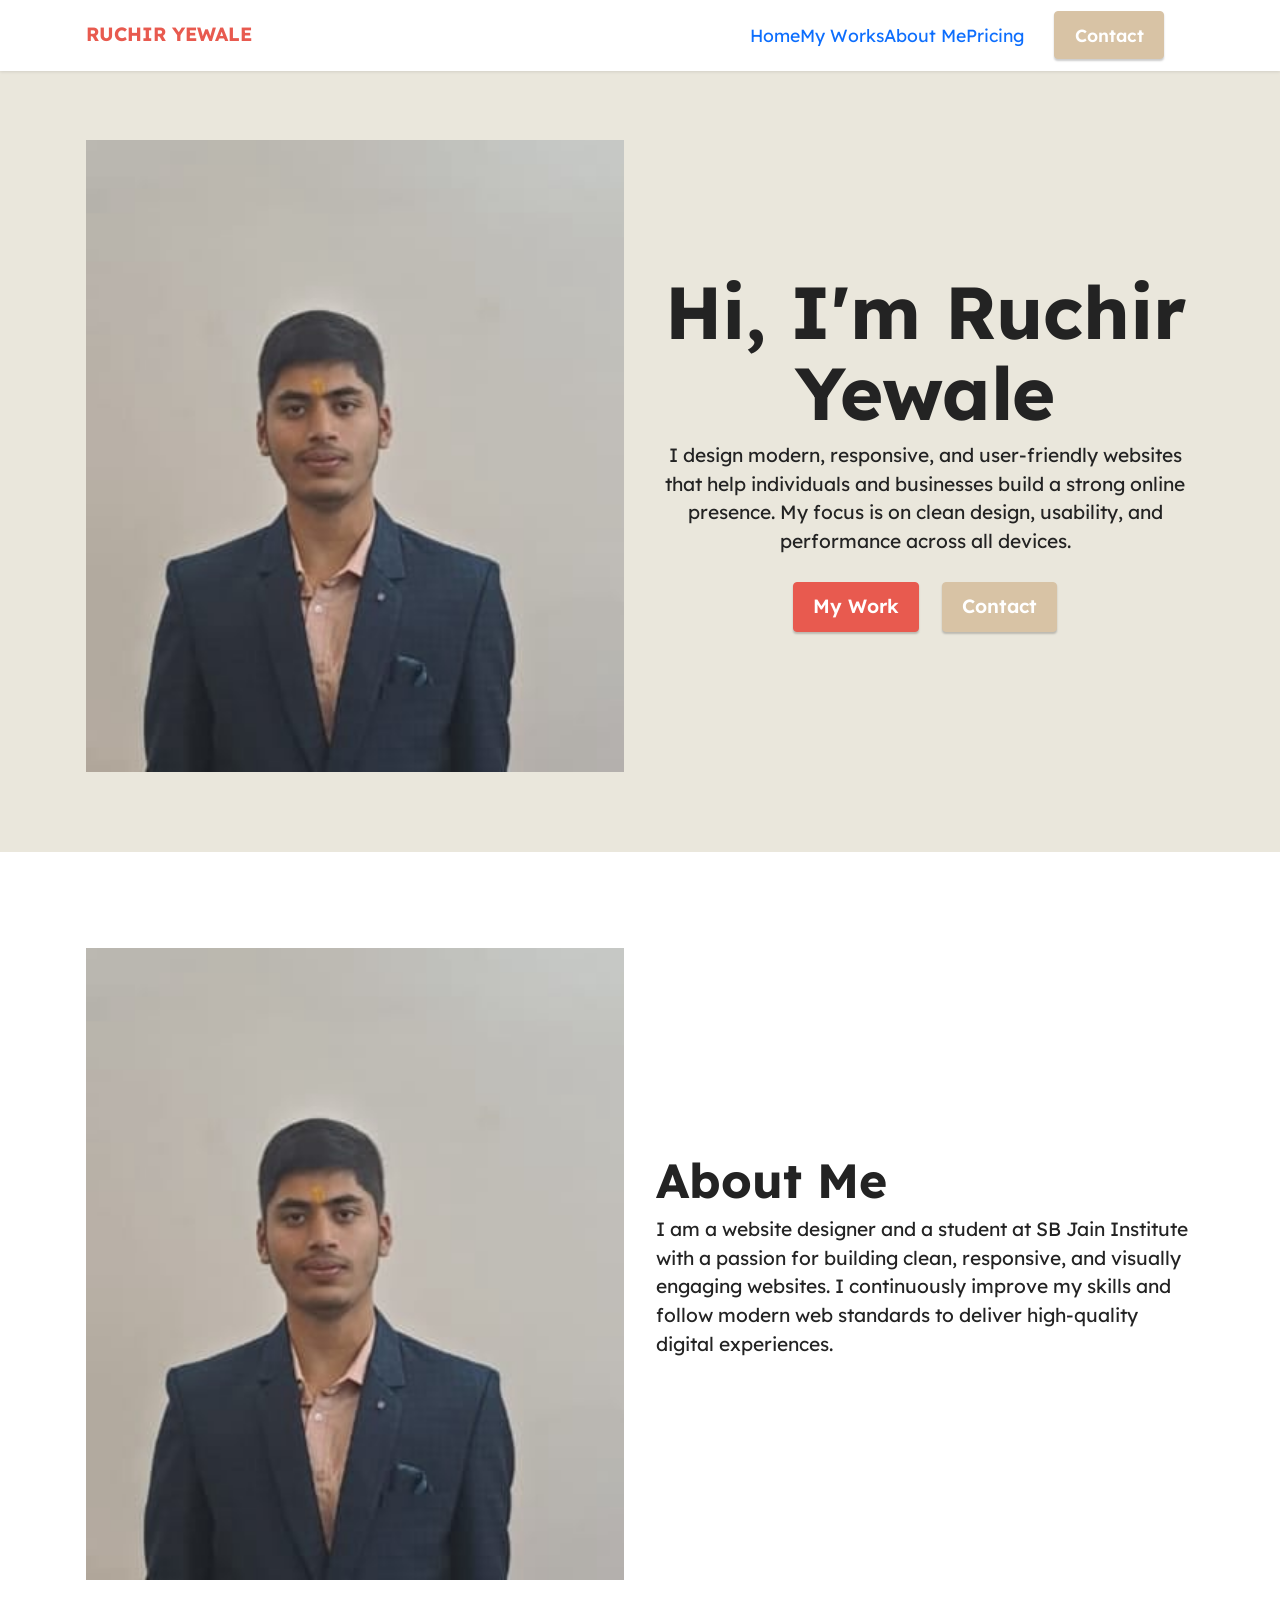
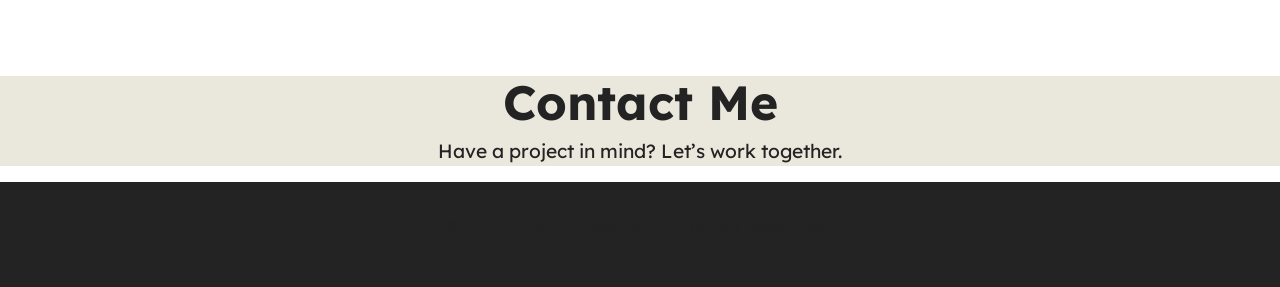
==== commit db0c1b01: "Update index.html" ====
--- a/index.html
+++ b/index.html
@@ -1,648 +1,119 @@
 <!DOCTYPE html>
-<html  >
+<html>
 <head>
-  <!-- Site made with Mobirise Website Builder v6.1.12, https://mobirise.com -->
+  <!-- Google Site Verification -->
+  <meta name="google-site-verification" content="PLgneftQ5BCOYBsMGmlPg14ARBEjYQBL-pg798QBpJI" />
+
   <meta charset="UTF-8">
   <meta http-equiv="X-UA-Compatible" content="IE=edge">
   <meta name="generator" content="Mobirise v6.1.12, mobirise.com">
   <meta name="viewport" content="width=device-width, initial-scale=1, minimum-scale=1">
   <link rel="shortcut icon" href="assets/images/logo.png" type="image/x-icon">
-  <meta name="description" content="">
-  
-  
-  <title>Home</title>
+  <meta name="description" content="Ruchir Yewale – Website Designer & Student at SB Jain Institute">
+
+  <title>Ruchir Yewale | Website Designer</title>
+
   <link rel="stylesheet" href="assets/web/assets/mobirise-icons2/mobirise2.css">
   <link rel="stylesheet" href="assets/web/assets/mobirise-icons/mobirise-icons.css">
   <link rel="stylesheet" href="assets/bootstrap/css/bootstrap.min.css">
   <link rel="stylesheet" href="assets/dropdown/css/style.css">
   <link rel="stylesheet" href="assets/socicon/css/styles.css">
   <link rel="stylesheet" href="assets/theme/css/style.css">
+
   <link rel="preload" href="https://fonts.googleapis.com/css?family=Lexend:100,200,300,400,500,600,700,800,900&display=swap" as="style" onload="this.onload=null;this.rel='stylesheet'">
-  <noscript><link rel="stylesheet" href="https://fonts.googleapis.com/css?family=Lexend:100,200,300,400,500,600,700,800,900&display=swap"></noscript>
-  <link rel="preload" as="style" href="assets/mobirise/css/mbr-additional.css?v=PU6eI4"><link rel="stylesheet" href="assets/mobirise/css/mbr-additional.css?v=PU6eI4" type="text/css">
+  <noscript>
+    <link rel="stylesheet" href="https://fonts.googleapis.com/css?family=Lexend:100,200,300,400,500,600,700,800,900&display=swap">
+  </noscript>
 
-  
-  
-  
+  <link rel="stylesheet" href="assets/mobirise/css/mbr-additional.css?v=PU6eI4" type="text/css">
 </head>
+
 <body>
-  
-  <section data-bs-version="5.1" class="menu menu2 cid-sFF0ciwnEL" once="menu" id="menu2-0">
-    
-    <nav class="navbar navbar-dropdown navbar-fixed-top navbar-expand-lg">
-        <div class="container">
-            <div class="navbar-brand">
-                
-                <span class="navbar-caption-wrap"><a class="navbar-caption text-primary display-7" href="https://mobiri.se">RUCHIR YEWALE</a></span>
-            </div>
-            <button class="navbar-toggler" type="button" data-toggle="collapse" data-bs-toggle="collapse" data-target="#navbarSupportedContent" data-bs-target="#navbarSupportedContent" aria-controls="navbarNavAltMarkup" aria-expanded="false" aria-label="Toggle navigation">
-                <div class="hamburger">
-                    <span></span>
-                    <span></span>
-                    <span></span>
-                    <span></span>
-                </div>
-            </button>
-            <div class="collapse navbar-collapse" id="navbarSupportedContent">
-                <ul class="navbar-nav nav-dropdown" data-app-modern-menu="true"><li class="nav-item"><a class="nav-link link text-black text-primary display-4" href="#top">Home</a></li>
-                    <li class="nav-item"><a class="nav-link link text-black text-primary display-4" href="index.html#gallery5-3">My Works</a></li><li class="nav-item"><a class="nav-link link text-black text-primary display-4" href="index.html#image1-b">About Me</a></li>
-                    <li class="nav-item"><a class="nav-link link text-black text-primary display-4" href="index.html#pricing2-c">Pricing</a>
-                    </li></ul>
-                
-                <div class="navbar-buttons mbr-section-btn"><a class="btn btn-secondary display-4" href="index.html#form4-6">
-                        Contacts</a></div>
-            </div>
+
+<!-- NAVBAR -->
+<section class="menu menu2 cid-sFF0ciwnEL" once="menu" id="menu2-0">
+  <nav class="navbar navbar-dropdown navbar-fixed-top navbar-expand-lg">
+    <div class="container">
+      <div class="navbar-brand">
+        <span class="navbar-caption-wrap">
+          <a class="navbar-caption text-primary display-7" href="#top">RUCHIR YEWALE</a>
+        </span>
+      </div>
+
+      <button class="navbar-toggler" type="button" data-bs-toggle="collapse" data-bs-target="#navbarSupportedContent">
+        <div class="hamburger">
+          <span></span><span></span><span></span><span></span>
         </div>
-    </nav>
+      </button>
+
+      <div class="collapse navbar-collapse" id="navbarSupportedContent">
+        <ul class="navbar-nav nav-dropdown">
+          <li class="nav-item"><a class="nav-link display-4" href="#top">Home</a></li>
+          <li class="nav-item"><a class="nav-link display-4" href="#gallery5-3">My Works</a></li>
+          <li class="nav-item"><a class="nav-link display-4" href="#image1-b">About Me</a></li>
+          <li class="nav-item"><a class="nav-link display-4" href="#pricing2-c">Pricing</a></li>
+        </ul>
+        <div class="navbar-buttons">
+          <a class="btn btn-secondary display-4" href="#form4-6">Contact</a>
+        </div>
+      </div>
+    </div>
+  </nav>
 </section>
 
-<section data-bs-version="5.1" class="header11 cid-sFF0SGinka" id="header11-1">
-
-    
-
-    
-
-    <div class="container">
-        <div class="row justify-content-center">
-            <div class="col-12 col-md-6 image-wrapper">
-                <img class="w-100" src="assets/images/289618db-ae9b-4857-baaa-9424679dde6a-354x416.jpg" alt="Mobirise Website Builder">
-            </div>
-            <div class="col-12 col-md">
-                <div class="text-wrapper text-center">
-                    <h1 class="mbr-section-title mbr-fonts-style mb-3 display-1">
-                        <strong>
-</strong><div><strong><br></strong></div><div><strong>Hi, I'm RUCHIR YEWALE and I'm a Designer</strong></div></h1>
-                    <p class="mbr-text mbr-fonts-style display-7">I focus on designing modern, responsive, and user-friendly websites that help individuals and businesses establish a strong online presence. Every project is approached with attention to detail, usability, and visual balance to ensure a smooth user experience. My goal is to create websites that are not only visually appealing but also functional, fast, and accessible across all devices.</p>
-                    <div class="mbr-section-btn mt-3"><a class="btn btn-primary display-7" href="index.html#gallery5-3">My Jobs</a> <a class="btn btn-secondary display-7" href="index.html#form4-6">Contacts</a></div>
-                </div>
-            </div>
-        </div>
+<!-- HERO -->
+<section class="header11 cid-sFF0SGinka" id="header11-1">
+  <div class="container">
+    <div class="row justify-content-center align-items-center">
+      <div class="col-md-6">
+        <img class="w-100" src="assets/images/289618db-ae9b-4857-baaa-9424679dde6a-354x416.jpg" alt="Ruchir Yewale">
+      </div>
+      <div class="col-md-6 text-center">
+        <h1 class="display-1"><strong>Hi, I'm Ruchir Yewale</strong></h1>
+        <p class="display-7">
+          I design modern, responsive, and user-friendly websites that help individuals and businesses build a strong online presence. My focus is on clean design, usability, and performance across all devices.
+        </p>
+        <a class="btn btn-primary display-7" href="#gallery5-3">My Work</a>
+        <a class="btn btn-secondary display-7" href="#form4-6">Contact</a>
+      </div>
     </div>
+  </div>
 </section>
 
-<section data-bs-version="5.1" class="gallery5 mbr-gallery cid-sFF3kfZheU" id="gallery5-3">
-    
-
-    
-
-    <div class="container">
-        <div class="mbr-section-head">
-            <h3 class="mbr-section-title mbr-fonts-style align-center m-0 display-2"><strong>My Works</strong></h3>
-            <h4 class="mbr-section-subtitle mbr-fonts-style align-center mb-0 mt-2 display-5"></h4>
-        </div>
-        <div class="row mbr-gallery mt-4">
-            <div class="col-12 col-md-6 col-lg-3 item gallery-image">
-                <div class="item-wrapper" data-toggle="modal" data-bs-toggle="modal" data-target="#v9ZPt21irY-modal" data-bs-target="#v9ZPt21irY-modal">
-                    <img class="w-100" src="assets/images/mbr-596x397.jpg" alt="Mobirise Website Builder" data-slide-to="0" data-bs-slide-to="0" data-target="#lb-v9ZPt21irY" data-bs-target="#lb-v9ZPt21irY">
-                    <div class="icon-wrapper">
-                        <span class="mobi-mbri mobi-mbri-search mbr-iconfont mbr-iconfont-btn"></span>
-                    </div>
-                </div>
-                <h6 class="mbr-item-subtitle mbr-fonts-style align-center mb-2 mt-2 display-7"><strong>Mobile Design</strong></h6>
-            </div>
-            <div class="col-12 col-md-6 col-lg-3 item gallery-image">
-                <div class="item-wrapper" data-toggle="modal" data-bs-toggle="modal" data-target="#v9ZPt21irY-modal" data-bs-target="#v9ZPt21irY-modal">
-                    <img class="w-100" src="assets/images/mbr-3.jpg" alt="Mobirise Website Builder" data-slide-to="1" data-bs-slide-to="1" data-target="#lb-v9ZPt21irY" data-bs-target="#lb-v9ZPt21irY">
-                    <div class="icon-wrapper">
-                        <span class="mobi-mbri mobi-mbri-search mbr-iconfont mbr-iconfont-btn"></span>
-                    </div>
-                </div>
-                <h6 class="mbr-item-subtitle mbr-fonts-style align-center mb-2 mt-2 display-7"><strong>Polygraphic Design</strong></h6>
-            </div>
-            <div class="col-12 col-md-6 col-lg-3 item gallery-image">
-                <div class="item-wrapper" data-toggle="modal" data-bs-toggle="modal" data-target="#v9ZPt21irY-modal" data-bs-target="#v9ZPt21irY-modal">
-                    <img class="w-100" src="assets/images/mbr-4.jpg" alt="Mobirise Website Builder" data-slide-to="2" data-bs-slide-to="2" data-target="#lb-v9ZPt21irY" data-bs-target="#lb-v9ZPt21irY">
-                    <div class="icon-wrapper">
-                        <span class="mobi-mbri mobi-mbri-search mbr-iconfont mbr-iconfont-btn"></span>
-                    </div>
-                </div>
-                <h6 class="mbr-item-subtitle mbr-fonts-style align-center mb-2 mt-2 display-7"><strong>Web Design</strong></h6>
-            </div>
-            <div class="col-12 col-md-6 col-lg-3 item gallery-image">
-                <div class="item-wrapper" data-toggle="modal" data-bs-toggle="modal" data-target="#v9ZPt21irY-modal" data-bs-target="#v9ZPt21irY-modal">
-                    <img class="w-100" src="assets/images/mbr-6.jpg" alt="Mobirise Website Builder" data-slide-to="3" data-bs-slide-to="3" data-target="#lb-v9ZPt21irY" data-bs-target="#lb-v9ZPt21irY">
-                    <div class="icon-wrapper">
-                        <span class="mobi-mbri mobi-mbri-search mbr-iconfont mbr-iconfont-btn"></span>
-                    </div>
-                </div>
-                <h6 class="mbr-item-subtitle mbr-fonts-style align-center mb-2 mt-2 display-7"><strong>Art Design</strong></h6>
-            </div>
-        </div>
-
-        <div class="modal mbr-slider" tabindex="-1" role="dialog" aria-hidden="true" id="v9ZPt21irY-modal">
-            <div class="modal-dialog" role="document">
-                <div class="modal-content">
-                    <div class="modal-body">
-                        <div class="carousel slide" id="lb-v9ZPt21irY" data-interval="5000" data-bs-interval="5000">
-                            <div class="carousel-inner">
-                                <div class="carousel-item active">
-                                    <img class="d-block w-100" src="assets/images/mbr-596x397.jpg" alt="Mobirise Website Builder">
-                                </div>
-                                <div class="carousel-item">
-                                    <img class="d-block w-100" src="assets/images/mbr-3.jpg" alt="Mobirise Website Builder">
-                                </div>
-                                <div class="carousel-item">
-                                    <img class="d-block w-100" src="assets/images/mbr-4.jpg" alt="Mobirise Website Builder">
-                                </div>
-                                <div class="carousel-item">
-                                    <img class="d-block w-100" src="assets/images/mbr-6.jpg" alt="Mobirise Website Builder">
-                                </div>
-                            </div>
-                            <ol class="carousel-indicators">
-                                <li data-slide-to="0" data-bs-slide-to="0" class="active" data-target="#lb-v9ZPt21irY" data-bs-target="#lb-v9ZPt21irY"></li>
-                                <li data-slide-to="1" data-bs-slide-to="1" data-target="#lb-v9ZPt21irY" data-bs-target="#lb-v9ZPt21irY"></li>
-                                <li data-slide-to="2" data-bs-slide-to="2" data-target="#lb-v9ZPt21irY" data-bs-target="#lb-v9ZPt21irY"></li>
-                                <li data-slide-to="3" data-bs-slide-to="3" data-target="#lb-v9ZPt21irY" data-bs-target="#lb-v9ZPt21irY"></li>
-                            </ol>
-                            <a role="button" href="" class="close" data-dismiss="modal" data-bs-dismiss="modal" aria-label="Close">
-                            </a>
-                            <a class="carousel-control-prev carousel-control" role="button" data-slide="prev" data-bs-slide="prev" href="#lb-v9ZPt21irY">
-                                <span class="mobi-mbri mobi-mbri-arrow-prev" aria-hidden="true"></span>
-                                <span class="sr-only visually-hidden">Previous</span>
-                            </a>
-                            <a class="carousel-control-next carousel-control" role="button" data-slide="next" data-bs-slide="next" href="#lb-v9ZPt21irY">
-                                <span class="mobi-mbri mobi-mbri-arrow-next" aria-hidden="true"></span>
-                                <span class="sr-only visually-hidden">Next</span>
-                            </a>
-                        </div>
-                    </div>
-                </div>
-            </div>
-        </div>
+<!-- ABOUT -->
+<section class="image1 cid-sFF75ZhH2d" id="image1-b">
+  <div class="container">
+    <div class="row align-items-center">
+      <div class="col-lg-6">
+        <img class="w-100" src="assets/images/289618db-ae9b-4857-baaa-9424679dde6a-354x416.jpg" alt="About Ruchir">
+      </div>
+      <div class="col-lg-6">
+        <h3 class="display-2"><strong>About Me</strong></h3>
+        <p class="display-7">
+          I am a website designer and a student at SB Jain Institute with a passion for building clean, responsive, and visually engaging websites. I continuously improve my skills and follow modern web standards to deliver high-quality digital experiences.
+        </p>
+      </div>
     </div>
+  </div>
 </section>
 
-<section data-bs-version="5.1" class="image1 cid-sFF75ZhH2d" id="image1-b">
-    
-
-    
-
-    <div class="container">
-        <div class="row align-items-center">
-            <div class="col-12 col-lg-6">
-                <div class="image-wrapper">
-                    <img src="assets/images/289618db-ae9b-4857-baaa-9424679dde6a-354x416.jpg" alt="Mobirise Website Builder">
-                    
-                </div>
-            </div>
-            <div class="col-12 col-lg">
-                <div class="text-wrapper">
-                    <h3 class="mbr-section-title mbr-fonts-style mb-3 display-2">
-                        <strong>About Me</strong></h3>
-                    <p class="mbr-text mbr-fonts-style display-7">I am a dedicated website designer and a student at SB Jain Institute, with a strong interest in building modern, responsive, and user-friendly websites. I enjoy designing websites that combine clean layouts, attractive visuals, and smooth user experiences. My approach to web design focuses on understanding user needs and transforming ideas into functional and engaging digital solutions.<br><br>Along with my academic studies, I continuously work on improving my technical skills and exploring new web technologies and design trends. I believe in writing clean code, following best practices, and creating websites that perform well across all devices. My goal is to grow as a professional web designer while delivering high-quality digital experiences that leave a positive impact.</p>
-                </div>
-            </div>
-        </div>
-    </div>
+<!-- CONTACT -->
+<section class="form4 cid-sFF3qL4anb" id="form4-6">
+  <div class="container">
+    <h2 class="display-2 text-center"><strong>Contact Me</strong></h2>
+    <p class="display-7 text-center">Have a project in mind? Let’s work together.</p>
+  </div>
 </section>
 
-<section data-bs-version="5.1" class="pricing2 cid-sFF7wKlLkT" id="pricing2-c">
-    
-
-    
-    <div class="container">
-        <div class="row justify-content-center">
-            <div class="col-12 col-md-6 align-center col-lg-4">
-                <div class="plan">
-                    <div class="plan-header">
-                        <h6 class="plan-title mbr-fonts-style mb-3 display-5"><strong>Web Design</strong></h6>
-                        <div class="plan-price">
-                            <p class="price mbr-fonts-style m-0 display-1"><strong>$59</strong></p>
-                            <p class="price-term mbr-fonts-style mb-3 display-7"><strong>Per project</strong></p>
-                        </div>
-                    </div>
-                    <div class="plan-body">
-                        <div class="plan-list mb-4">
-                            <ul class="list-group mbr-fonts-style list-group-flush display-7">
-                                <li class="list-group-item">Web Design</li><li class="list-group-item">Art Design</li><li class="list-group-item">Polygraphic Design</li>
-                            </ul>
-                        </div>
-                        <div class="mbr-section-btn text-center">
-                            <a href="https://mobiri.se" class="btn btn-primary display-4">Get started</a>
-                        </div>
-                    </div>
-                </div>
-            </div>
-            <div class="col-12 col-md-6 align-center col-lg-4">
-                <div class="plan">
-                    <div class="plan-header">
-                        <h6 class="plan-title mbr-fonts-style mb-3 display-5"><strong>Art Design</strong></h6>
-                        <div class="plan-price">
-                            <p class="price mbr-fonts-style m-0 display-1"><strong>$39</strong></p>
-                            <p class="price-term mbr-fonts-style mb-3 display-7"><strong>Per project</strong></p>
-                        </div>
-                    </div>
-                    <div class="plan-body">
-                        <div class="plan-list mb-4">
-                            <ul class="list-group mbr-fonts-style list-group-flush display-7">
-                                <li class="list-group-item">Web Design
-</li><li class="list-group-item">Art Design
-</li><li class="list-group-item">Polygraphic Design</li>
-                            </ul>
-                        </div>
-                        <div class="mbr-section-btn text-center">
-                            <a href="https://mobiri.se" class="btn btn-primary display-4">Get started</a>
-                        </div>
-                    </div>
-                </div>
-            </div>
-            <div class="col-12 col-md-6 align-center col-lg-4">
-                <div class="plan">
-                    <div class="plan-header">
-                        <h6 class="plan-title mbr-fonts-style mb-3 display-5"><strong>Polygraphic</strong></h6>
-                        <div class="plan-price">
-                            <p class="price mbr-fonts-style m-0 display-1"><strong>$79</strong></p>
-                            <p class="price-term mbr-fonts-style mb-3 display-7"><strong>Per project</strong></p>
-                        </div>
-                    </div>
-                    <div class="plan-body">
-                        <div class="plan-list mb-4">
-                            <ul class="list-group mbr-fonts-style list-group-flush display-7">
-                                <li class="list-group-item">Web Design
-</li><li class="list-group-item">Art Design
-</li><li class="list-group-item">Polygraphic Design</li>
-                            </ul>
-                        </div>
-                        <div class="mbr-section-btn text-center">
-                            <a href="https://mobiri.se" class="btn btn-primary display-4">Get started</a>
-                        </div>
-                    </div>
-                </div>
-            </div>
-            
-        </div>
-    </div>
+<!-- FOOTER -->
+<section class="footer7 cid-sFF3CYc3p7" id="footer7-9">
+  <div class="container text-center">
+    <p class="display-7">© 2025 Ruchir Yewale. All Rights Reserved.</p>
+  </div>
 </section>
 
-<section data-bs-version="5.1" class="clients2 cid-sFF3mUy3tz" id="clients2-4">
+<script src="assets/bootstrap/js/bootstrap.bundle.min.js"></script>
+<script src="assets/theme/js/script.js"></script>
 
-    
-
-    
-    <div class="container">
-        <div class="row justify-content-center">
-            <div class="card col-12 col-md-6 col-lg-4">
-                <div class="card-wrapper">
-                    <div class="img-wrapper">
-                        <img src="assets/images/1.png" alt="Mobirise Website Builder">
-                    </div>
-                    <div class="card-box align-center">
-                        
-                        <h5 class="card-title mbr-fonts-style mb-3 display-5">
-                            <strong>My Client</strong></h5>
-                        <p class="mbr-text mbr-fonts-style mb-4 display-4">
-                            Lorem ipsum dolor sit amet, consectetur adipiscing elit. Quisque malesuada non magna eget mollis.&nbsp;</p>
-                        <div class="mbr-section-btn mt-3"><a class="btn btn-primary display-4" href="https://mobiri.se">Learn More</a></div>
-                    </div>
-                </div>
-            </div>
-            <div class="card col-12 col-md-6 col-lg-4">
-                <div class="card-wrapper">
-                    <div class="img-wrapper">
-                        <img src="assets/images/2.png" alt="Mobirise Website Builder">
-                    </div>
-                    <div class="card-box align-center">
-                        
-                        <h5 class="card-title mbr-fonts-style mb-3 display-5"><strong>My Client</strong></h5>
-                        <p class="mbr-text mbr-fonts-style mb-4 display-4">
-                            Lorem ipsum dolor sit amet, consectetur adipiscing elit. Quisque malesuada non magna eget mollis. </p>
-                        <div class="mbr-section-btn mt-3"><a class="btn btn-primary display-4" href="https://mobiri.se">Learn More</a></div>
-                    </div>
-                </div>
-            </div>
-            <div class="card col-12 col-md-6 col-lg-4">
-                <div class="card-wrapper">
-                    <div class="img-wrapper">
-                        <img src="assets/images/3.png" alt="Mobirise Website Builder">
-                    </div>
-                    <div class="card-box align-center">
-                        
-                        <h5 class="card-title mbr-fonts-style mb-3 display-5"><strong>My Client</strong></h5>
-                        <p class="mbr-text mbr-fonts-style mb-4 display-4">
-                            Lorem ipsum dolor sit amet, consectetur adipiscing elit. Quisque malesuada non magna eget mollis. </p>
-                        <div class="mbr-section-btn mt-3"><a class="btn btn-primary display-4" href="https://mobiri.se">Learn More</a></div>
-                    </div>
-                </div>
-            </div>
-            
-        </div>
-    </div>
-</section>
-
-<section data-bs-version="5.1" class="testimonails3 carousel slide testimonials-slider cid-sFF3oey64R" data-interval="false" data-bs-interval="false" id="testimonials3-5">
-
-    
-
-    
-
-    <div class="text-center container">
-        <h3 class="mb-4 mbr-fonts-style display-2">
-            <strong>What My Clients Say</strong>
-        </h3>
-
-        <div class="carousel slide" role="listbox" data-pause="true" data-keyboard="false" data-ride="carousel" data-bs-ride="carousel" data-interval="8000" data-bs-interval="8000">
-            <div class="carousel-inner">
-                
-                
-            <div class="carousel-item">
-                    <div class="user col-md-8">
-                        <div class="user_image">
-                            <img src="assets/images/team3.jpg">
-                        </div>
-                        <div class="user_text mb-4">
-                            <p class="mbr-fonts-style display-7">
-                                Themes in the Mobirise website builder offer multiple blocks: intros, sliders, galleries, forms, articles, and so on. Start a project and click on the red plus buttons to see the blocks available for your theme.
-                            </p>
-                        </div>
-                        <div class="user_name mbr-fonts-style mb-2 display-7">
-                            <strong>Alexa</strong>
-                        </div>
-                        <div class="user_desk mbr-fonts-style display-7">
-                            Client
-                        </div>
-                    </div>
-                </div><div class="carousel-item">
-                    <div class="user col-md-8">
-                        <div class="user_image">
-                            <img src="assets/images/team2.jpg">
-                        </div>
-                        <div class="user_text mb-4">
-                            <p class="mbr-fonts-style display-7">
-                                Themes in the Mobirise website builder offer multiple blocks: intros, sliders, galleries, forms, articles, and so on. Start a project and click on the red plus buttons to see the blocks available for your theme.
-                            </p>
-                        </div>
-                        <div class="user_name mbr-fonts-style mb-2 display-7">
-                            <strong>Linda</strong>
-                        </div>
-                        <div class="user_desk mbr-fonts-style display-7">
-                            Client
-                        </div>
-                    </div>
-                </div><div class="carousel-item">
-                    <div class="user col-md-8">
-                        <div class="user_image">
-                            <img src="assets/images/team4.jpg">
-                        </div>
-                        <div class="user_text mb-4">
-                            <p class="mbr-fonts-style display-7">
-                                Themes in the Mobirise website builder offer multiple blocks: intros, sliders, galleries, forms, articles, and so on. Start a project and click on the red plus buttons to see the blocks available for your theme.
-                            </p>
-                        </div>
-                        <div class="user_name mbr-fonts-style mb-2 display-7">
-                            <strong>Ann</strong></div>
-                        <div class="user_desk mbr-fonts-style display-7">
-                            Client</div>
-                    </div>
-                </div></div>
-
-            <div class="carousel-controls">
-                <a class="carousel-control-prev" role="button" data-slide="prev" data-bs-slide="prev">
-                    <span aria-hidden="true" class="mobi-mbri mobi-mbri-arrow-prev mbr-iconfont"></span>
-                    <span class="sr-only visually-hidden">Previous</span>
-                </a>
-
-                <a class="carousel-control-next" role="button" data-slide="next" data-bs-slide="next">
-                    <span aria-hidden="true" class="mobi-mbri mobi-mbri-arrow-next mbr-iconfont"></span>
-                    <span class="sr-only visually-hidden">Next</span>
-                </a>
-            </div>
-        </div>
-    </div>
-</section>
-
-<section data-bs-version="5.1" class="content16 cid-sFF5Wb1ZQt" id="content16-a">
-
-    
-
-    
-    <div class="container">
-        <div class="row justify-content-center">
-            <div class="col-12 col-md-10">
-                <div class="mbr-section-head align-center mb-4">
-                    <h3 class="mbr-section-title mb-0 mbr-fonts-style display-2"><strong>Frequently Asked Questions</strong></h3>
-                    
-                </div>
-                <div id="bootstrap-accordion_8" class="panel-group accordionStyles accordion" role="tablist" aria-multiselectable="true">
-                    <div class="card mb-3">
-                        <div class="card-header" role="tab" id="headingOne">
-                            <a role="button" class="panel-title collapsed" data-toggle="collapse" data-bs-toggle="collapse" data-core="" href="#collapse1_8" aria-expanded="false" aria-controls="collapse1">
-                                <h6 class="panel-title-edit mbr-fonts-style mb-0 display-7"><strong>What services do you offer?</strong></h6>
-                                <span class="sign mbr-iconfont mbri-arrow-down"></span>
-                            </a>
-                        </div>
-                        <div id="collapse1_8" class="panel-collapse noScroll collapse" role="tabpanel" aria-labelledby="headingOne" data-parent="#accordion" data-bs-parent="#bootstrap-accordion_8">
-                            <div class="panel-body">
-                                <p class="mbr-fonts-style panel-text display-4">Lorem ipsum dolor sit amet, consectetur adipiscing elit. Quisque malesuada non magna eget mollis. Quisque vehicula, lorem quis sollicitudin mollis, elit enim aliquet lorem, vitae maximus turpis tortor a massa. Phasellus id felis a libero condimentum semper sed sit amet arcu. Suspendisse porta dapibus rhoncus. </p>
-                            </div>
-                        </div>
-                    </div>
-                    <div class="card mb-3">
-                        <div class="card-header" role="tab" id="headingOne">
-                            <a role="button" class="panel-title collapsed" data-toggle="collapse" data-bs-toggle="collapse" data-core="" href="#collapse2_8" aria-expanded="false" aria-controls="collapse2">
-                                <h6 class="panel-title-edit mbr-fonts-style mb-0 display-7"><strong>Are your websites mobile-friendly?</strong></h6>
-                                <span class="sign mbr-iconfont mbri-arrow-down"></span>
-                            </a>
-                        </div>
-                        <div id="collapse2_8" class="panel-collapse noScroll collapse" role="tabpanel" aria-labelledby="headingOne" data-parent="#accordion" data-bs-parent="#bootstrap-accordion_8">
-                            <div class="panel-body">
-                                <p class="mbr-fonts-style panel-text display-4">
-                                    Lorem ipsum dolor sit amet, consectetur adipiscing elit. Quisque malesuada non magna eget mollis. Quisque vehicula, lorem quis sollicitudin mollis, elit enim aliquet lorem, vitae maximus turpis tortor a massa. Phasellus id felis a libero condimentum semper sed sit amet arcu. Suspendisse porta dapibus rhoncus. </p>
-                            </div>
-                        </div>
-                    </div>
-                    <div class="card mb-3">
-                        <div class="card-header" role="tab" id="headingOne">
-                            <a role="button" class="panel-title collapsed" data-toggle="collapse" data-bs-toggle="collapse" data-core="" href="#collapse3_8" aria-expanded="false" aria-controls="collapse3">
-                                <h6 class="panel-title-edit mbr-fonts-style mb-0 display-7"><strong>Do you design custom websites?</strong></h6>
-                                <span class="sign mbr-iconfont mbri-arrow-down"></span>
-                            </a>
-                        </div>
-                        <div id="collapse3_8" class="panel-collapse noScroll collapse" role="tabpanel" aria-labelledby="headingOne" data-parent="#accordion" data-bs-parent="#bootstrap-accordion_8">
-                            <div class="panel-body">
-                                <p class="mbr-fonts-style panel-text display-4">
-                                    Lorem ipsum dolor sit amet, consectetur adipiscing elit. Quisque malesuada non magna eget mollis. Quisque vehicula, lorem quis sollicitudin mollis, elit enim aliquet lorem, vitae maximus turpis tortor a massa. Phasellus id felis a libero condimentum semper sed sit amet arcu. Suspendisse porta dapibus rhoncus. </p>
-                            </div>
-                        </div>
-                    </div>
-                    <div class="card mb-3">
-                        <div class="card-header" role="tab" id="headingOne">
-                            <a role="button" class="panel-title collapsed" data-toggle="collapse" data-bs-toggle="collapse" data-core="" href="#collapse4_8" aria-expanded="false" aria-controls="collapse4">
-                                <h6 class="panel-title-edit mbr-fonts-style mb-0 display-7"><strong>What technologies do you use?</strong></h6>
-                                <span class="sign mbr-iconfont mbri-arrow-down"></span>
-                            </a>
-                        </div>
-                        <div id="collapse4_8" class="panel-collapse noScroll collapse" role="tabpanel" aria-labelledby="headingOne" data-parent="#accordion" data-bs-parent="#bootstrap-accordion_8">
-                            <div class="panel-body">
-                                <p class="mbr-fonts-style panel-text display-4">
-                                    Lorem ipsum dolor sit amet, consectetur adipiscing elit. Quisque malesuada non magna eget mollis. Quisque vehicula, lorem quis sollicitudin mollis, elit enim aliquet lorem, vitae maximus turpis tortor a massa. Phasellus id felis a libero condimentum semper sed sit amet arcu. Suspendisse porta dapibus rhoncus. </p>
-                            </div>
-                        </div>
-                    </div>
-                    <div class="card mb-3">
-                        <div class="card-header" role="tab" id="headingOne">
-                            <a role="button" class="panel-title collapsed" data-toggle="collapse" data-bs-toggle="collapse" data-core="" href="#collapse5_8" aria-expanded="false" aria-controls="collapse5">
-                                <h6 class="panel-title-edit mbr-fonts-style mb-0 display-7"><strong>Why should someone choose you?</strong></h6>
-                                <span class="sign mbr-iconfont mbri-arrow-down"></span>
-                            </a>
-                        </div>
-                        <div id="collapse5_8" class="panel-collapse noScroll collapse" role="tabpanel" aria-labelledby="headingOne" data-parent="#accordion" data-bs-parent="#bootstrap-accordion_8">
-                            <div class="panel-body">
-                                <p class="mbr-fonts-style panel-text display-4">
-                                    Lorem ipsum dolor sit amet, consectetur adipiscing elit. Quisque malesuada non magna eget mollis. Quisque vehicula, lorem quis sollicitudin mollis, elit enim aliquet lorem, vitae maximus turpis tortor a massa. Phasellus id felis a libero condimentum semper sed sit amet arcu. Suspendisse porta dapibus rhoncus. </p>
-                            </div>
-                        </div>
-                    </div>
-                    <div class="card mb-3">
-                        <div class="card-header" role="tab" id="headingOne">
-                            <a role="button" class="panel-title collapsed" data-toggle="collapse" data-bs-toggle="collapse" data-core="" href="#collapse6_8" aria-expanded="false" aria-controls="collapse6">
-                                <h6 class="panel-title-edit mbr-fonts-style mb-0 display-7"><strong>Do you offer ongoing support?</strong></h6>
-                                <span class="sign mbr-iconfont mbri-arrow-down"></span>
-                            </a>
-                        </div>
-                        <div id="collapse6_8" class="panel-collapse noScroll collapse" role="tabpanel" aria-labelledby="headingOne" data-parent="#accordion" data-bs-parent="#bootstrap-accordion_8">
-                            <div class="panel-body">
-                                <p class="mbr-fonts-style panel-text display-4">
-                                    Lorem ipsum dolor sit amet, consectetur adipiscing elit. Quisque malesuada non magna eget mollis. Quisque vehicula, lorem quis sollicitudin mollis, elit enim aliquet lorem, vitae maximus turpis tortor a massa. Phasellus id felis a libero condimentum semper sed sit amet arcu. Suspendisse porta dapibus rhoncus. </p>
-                            </div>
-                        </div>
-                    </div>
-                </div>
-            </div>
-        </div>
-    </div>
-</section>
-
-<section data-bs-version="5.1" class="form4 cid-sFF3qL4anb mbr-fullscreen" id="form4-6">
-
-    
-
-    
-
-    <div class="container">
-        <div class="row content-wrapper justify-content-center">
-            <div class="col-lg-4 offset-lg-1 mbr-form" data-form-type="formoid">
-<!--Formbuilder Form-->
-<form action="https://mobirise.eu/" method="POST" class="mbr-form form-with-styler" data-form-title="Form Name"><input type="hidden" name="email" data-form-email="true" value="UZlbBb2q9wLgoFk9B/hAZl2TmhMKfqZFcvTNr2G3WDjH/5CoxPoR6zD/5my7aL2/3xQ+/CKc0D/8qjHAbl0yZL1ptDHxz3sA3AMyAkkr1ygL0sNihGX5F9vKZbeA8tYY">
-<div class="row">
-<div hidden="hidden" data-form-alert="" class="alert alert-success col-12">Thanks for filling out the form!</div>
-<div hidden="hidden" data-form-alert-danger="" class="alert alert-danger col-12">Oops...! some problem!</div>
-</div>
-<div class="dragArea row">
-<div class="col-lg-12 col-md-12 col-sm-12">
-<h1 class="mbr-section-title mb-4 display-2"><strong>Contact Me</strong></h1>
-</div>
-<div class="col-lg-12 col-md-12 col-sm-12">
-<p class="mbr-text mbr-fonts-style mb-4 display-7"> Lorem ipsum dolor sit amet, consectetur adipiscing elit. Quisque malesuada non magna eget mollis.</p>
-</div>
-<div data-for="name" class="col-lg-12 col-md col-12 form-group mb-3">
-<input type="text" name="name" placeholder="Name" data-form-field="name" class="form-control display-7" value="" id="name-form4-6">
-</div>
-<div data-for="email" class="col-lg-12 col-md col-12 form-group mb-3">
-<input type="email" name="email" placeholder="Email" data-form-field="email" class="form-control display-7" value="" id="email-form4-6">
-</div>
-<div class="col-lg-12 col-md-12 col-sm-12 form-group" data-for="textarea">
-<textarea name="textarea" placeholder="Message" data-form-field="textarea" class="form-control display-7" id="textarea-form4-6"></textarea>
-</div>
-<div class="col-12 col-md-auto mbr-section-btn"><button type="submit" class="btn btn-secondary display-4">Send Message</button></div>
-</div>
-</form><!--Formbuilder Form-->
-</div>
-            <div class="col-lg-6 offset-lg-1 col-12">
-                <div class="image-wrapper">
-                    <img class="w-100" src="assets/images/images-225x225.png" alt="Mobirise Website Builder">
-                </div>
-            </div>
-        </div>
-    </div>
-</section>
-
-<section data-bs-version="5.1" class="contacts2 cid-sFF3B84VW8" id="contacts2-8">
-    <!---->
-    
-    
-    <div class="container">
-        <div class="mbr-section-head">
-            <h3 class="mbr-section-title mbr-fonts-style align-center mb-0 display-2">
-                <strong>My Contacts</strong>
-            </h3>
-            
-        </div>
-        <div class="row justify-content-center mt-4">
-            <div class="card col-12 col-md-6">
-                <div class="card-wrapper">
-                    <div class="image-wrapper">
-                        <span class="mbr-iconfont mobi-mbri-phone mobi-mbri"></span>
-                    </div>
-                    <div class="text-wrapper">
-                        <h6 class="card-title mbr-fonts-style mb-1 display-5">
-                            <strong>Phone</strong>
-                        </h6>
-                        <p class="mbr-text mbr-fonts-style display-7">123456789</p>
-                    </div>
-                </div>
-            </div>
-            <div class="card col-12 col-md-6">
-                <div class="card-wrapper">
-                    <div class="image-wrapper">
-                        <span class="mbr-iconfont mobi-mbri-letter mobi-mbri"></span>
-                    </div>
-                    <div class="text-wrapper">
-                        <h6 class="card-title mbr-fonts-style mb-1 display-5">
-                            <strong>Email</strong>
-                        </h6>
-                        <p class="mbr-text mbr-fonts-style display-7">ruchiryewale13@gmail.com</p>
-                    </div>
-                </div>
-            </div>
-            <div class="card col-12 col-md-6">
-                <div class="card-wrapper">
-                    <div class="image-wrapper">
-                        <span class="mbr-iconfont mobi-mbri-globe mobi-mbri"></span>
-                    </div>
-                    <div class="text-wrapper">
-                        <h6 class="card-title mbr-fonts-style mb-1 display-5">
-                            <strong>Address</strong>
-                        </h6>
-                        <p class="mbr-text mbr-fonts-style display-7">koradi road , nagpurt</p>
-                    </div>
-                </div>
-            </div>
-            <div class="card col-12 col-md-6">
-                <div class="card-wrapper">
-                    <div class="image-wrapper">
-                        <span class="mbr-iconfont mobi-mbri-bulleted-list mobi-mbri"></span>
-                    </div>
-                    <div class="text-wrapper">
-                        <h6 class="card-title mbr-fonts-style mb-1 display-5">
-                            <strong>Working Hours</strong>
-                        </h6>
-                        <p class="mbr-text mbr-fonts-style display-7">
-                            9:00 - 6:00
-                        </p>
-                    </div>
-                </div>
-            </div>
-        </div>
-    </div>
-</section>
-
-<section data-bs-version="5.1" class="footer7 cid-sFF3CYc3p7" once="footers" id="footer7-9">
-
-    
-
-    
-
-    <div class="container">
-        <div class="media-container-row align-center mbr-white">
-            <div class="col-12">
-                <p class="mbr-text mb-0 mbr-fonts-style display-7">
-                    © Copyright 2025 Mobirise - All Rights Reserved
-                </p>
-            </div>
-        </div>
-    </div>
-</section><section class="display-7" style="padding: 0;align-items: center;justify-content: center;flex-wrap: wrap;    align-content: center;display: flex;position: relative;height: 4rem;"><a href="https://mobiri.se/" style="flex: 1 1;height: 4rem;position: absolute;width: 100%;z-index: 1;"><img alt="" style="height: 4rem;" src="[data-uri]"></a><p style="margin: 0;text-align: center;" class="display-7">&#8204;</p><a style="z-index:1" href="https://mobirise.com"> Website Builder Software</a></section><script src="assets/bootstrap/js/bootstrap.bundle.min.js"></script>  <script src="assets/smoothscroll/smooth-scroll.js"></script>  <script src="assets/ytplayer/index.js"></script>  <script src="assets/dropdown/js/navbar-dropdown.js"></script>  <script src="assets/mbr-switch-arrow/mbr-switch-arrow.js"></script>  <script src="assets/theme/js/script.js"></script>  <script src="assets/formoid/formoid.min.js"></script>  
-  
-  
 </body>
-</html>+</html>
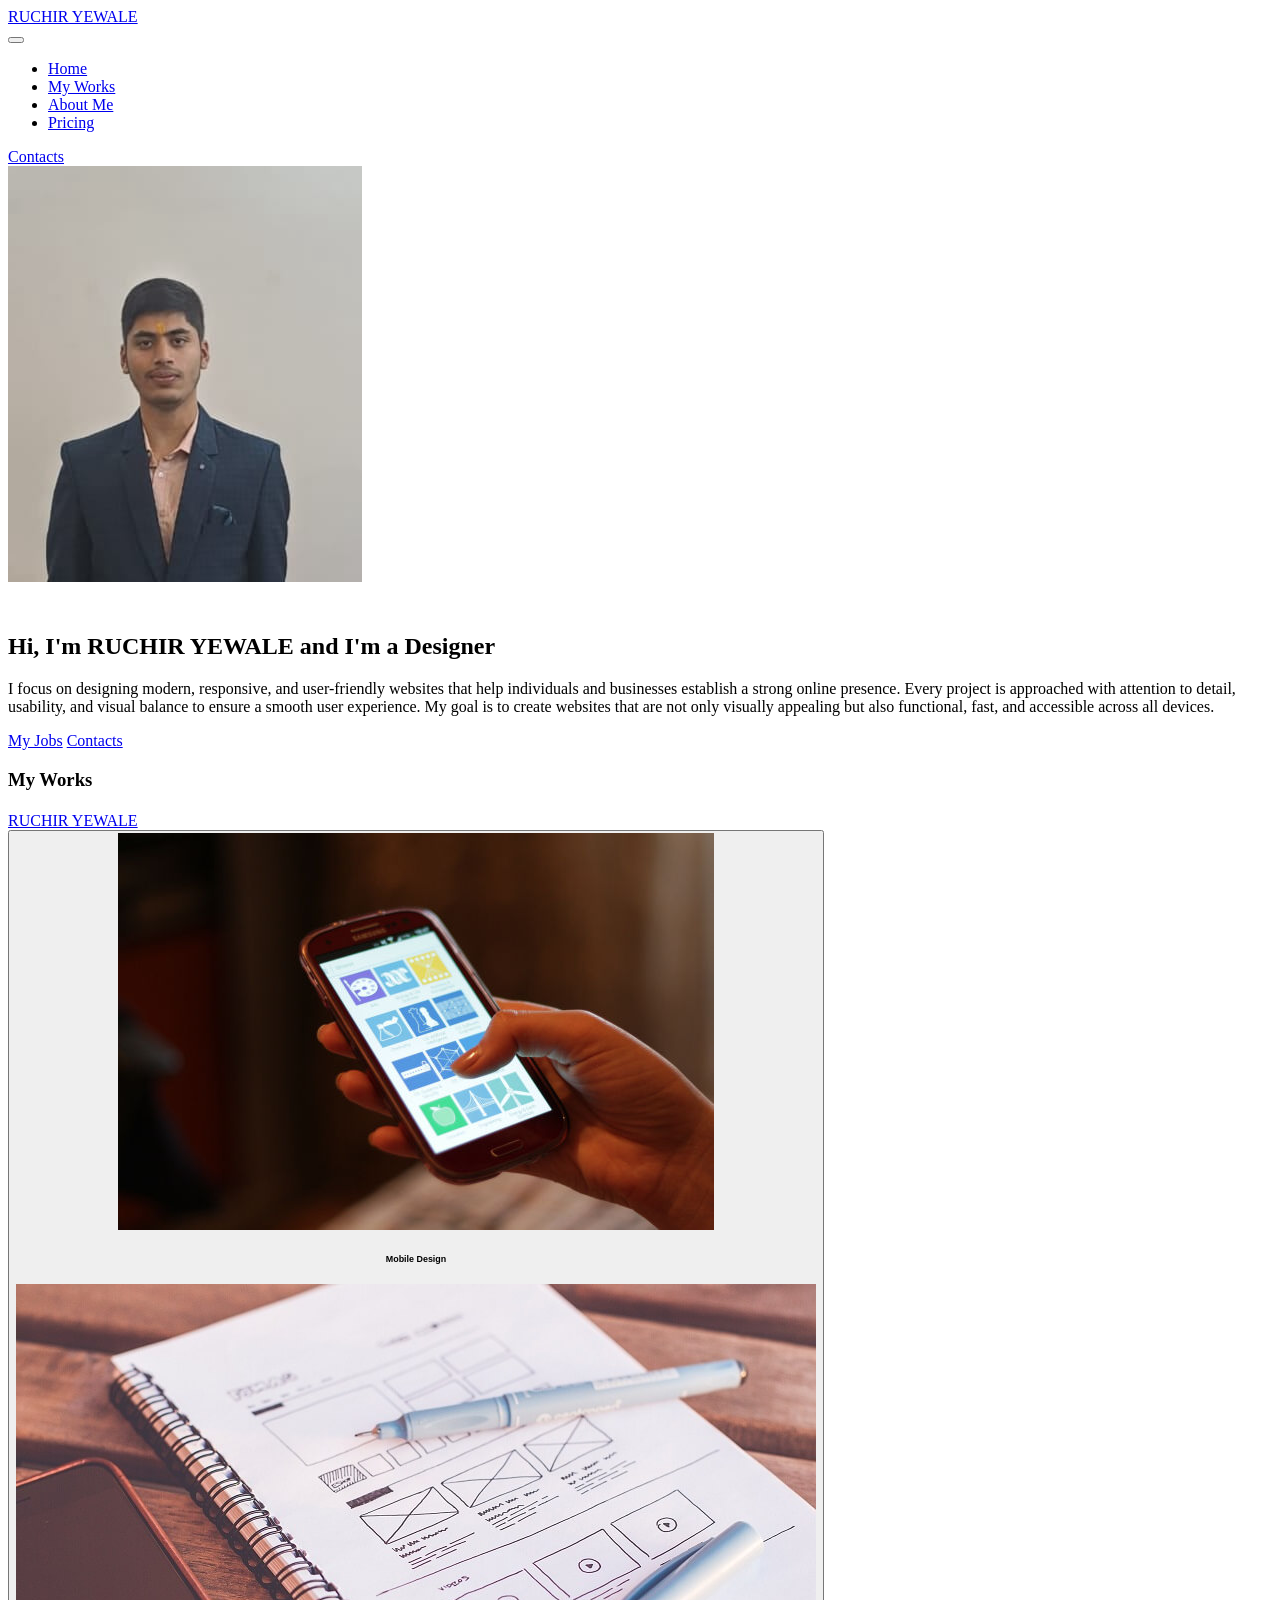
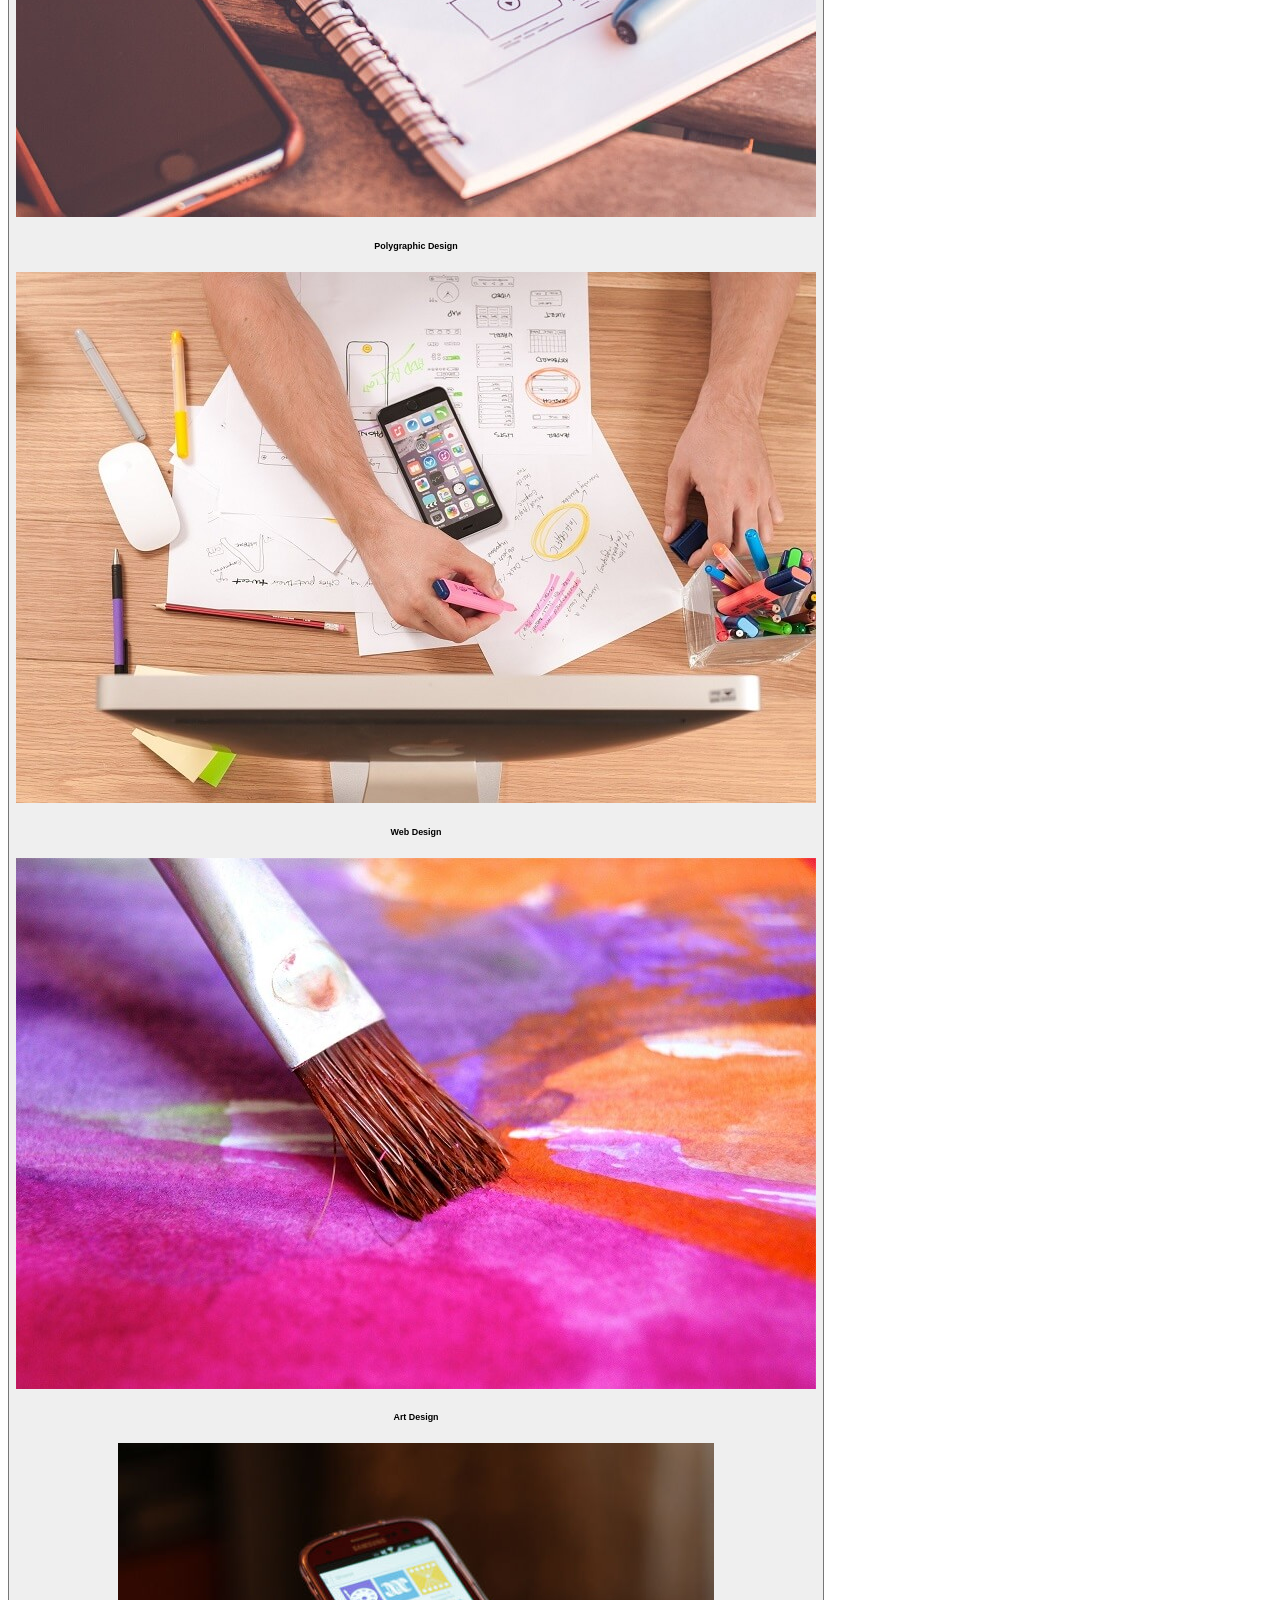
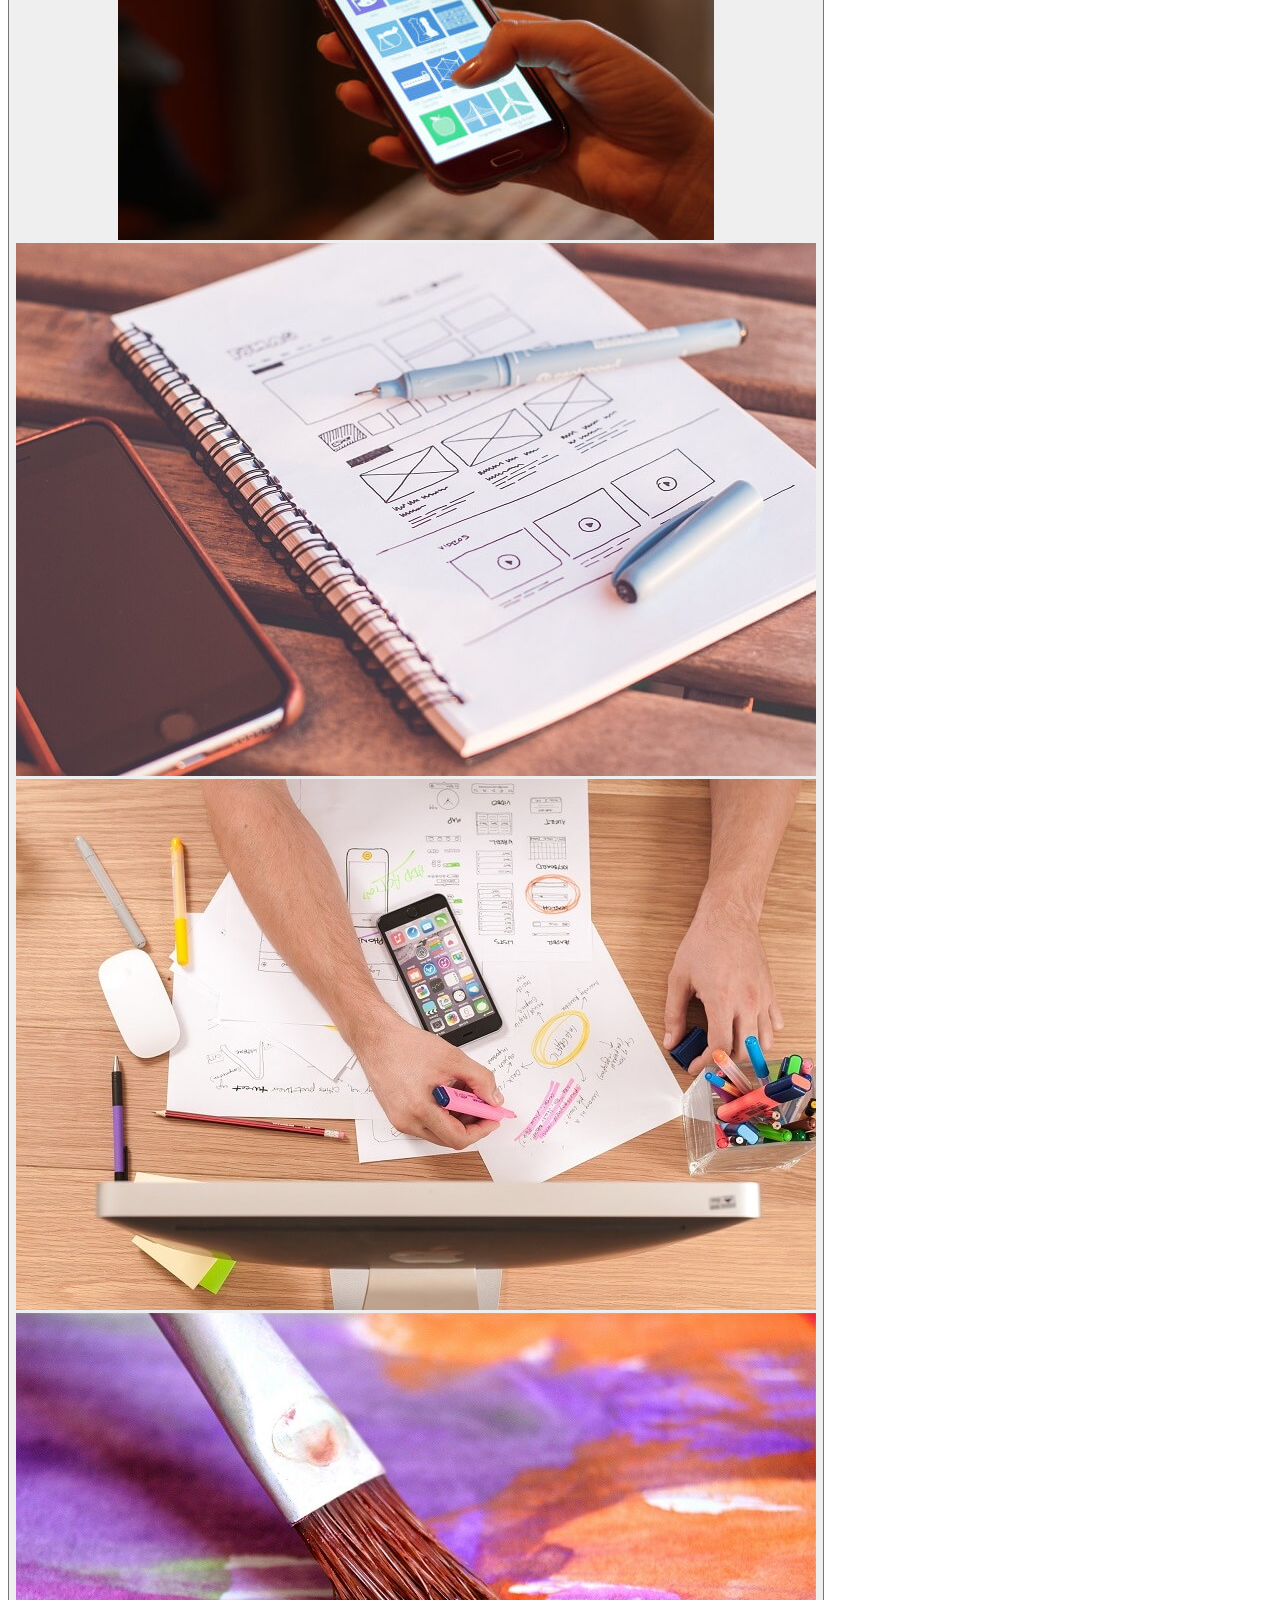
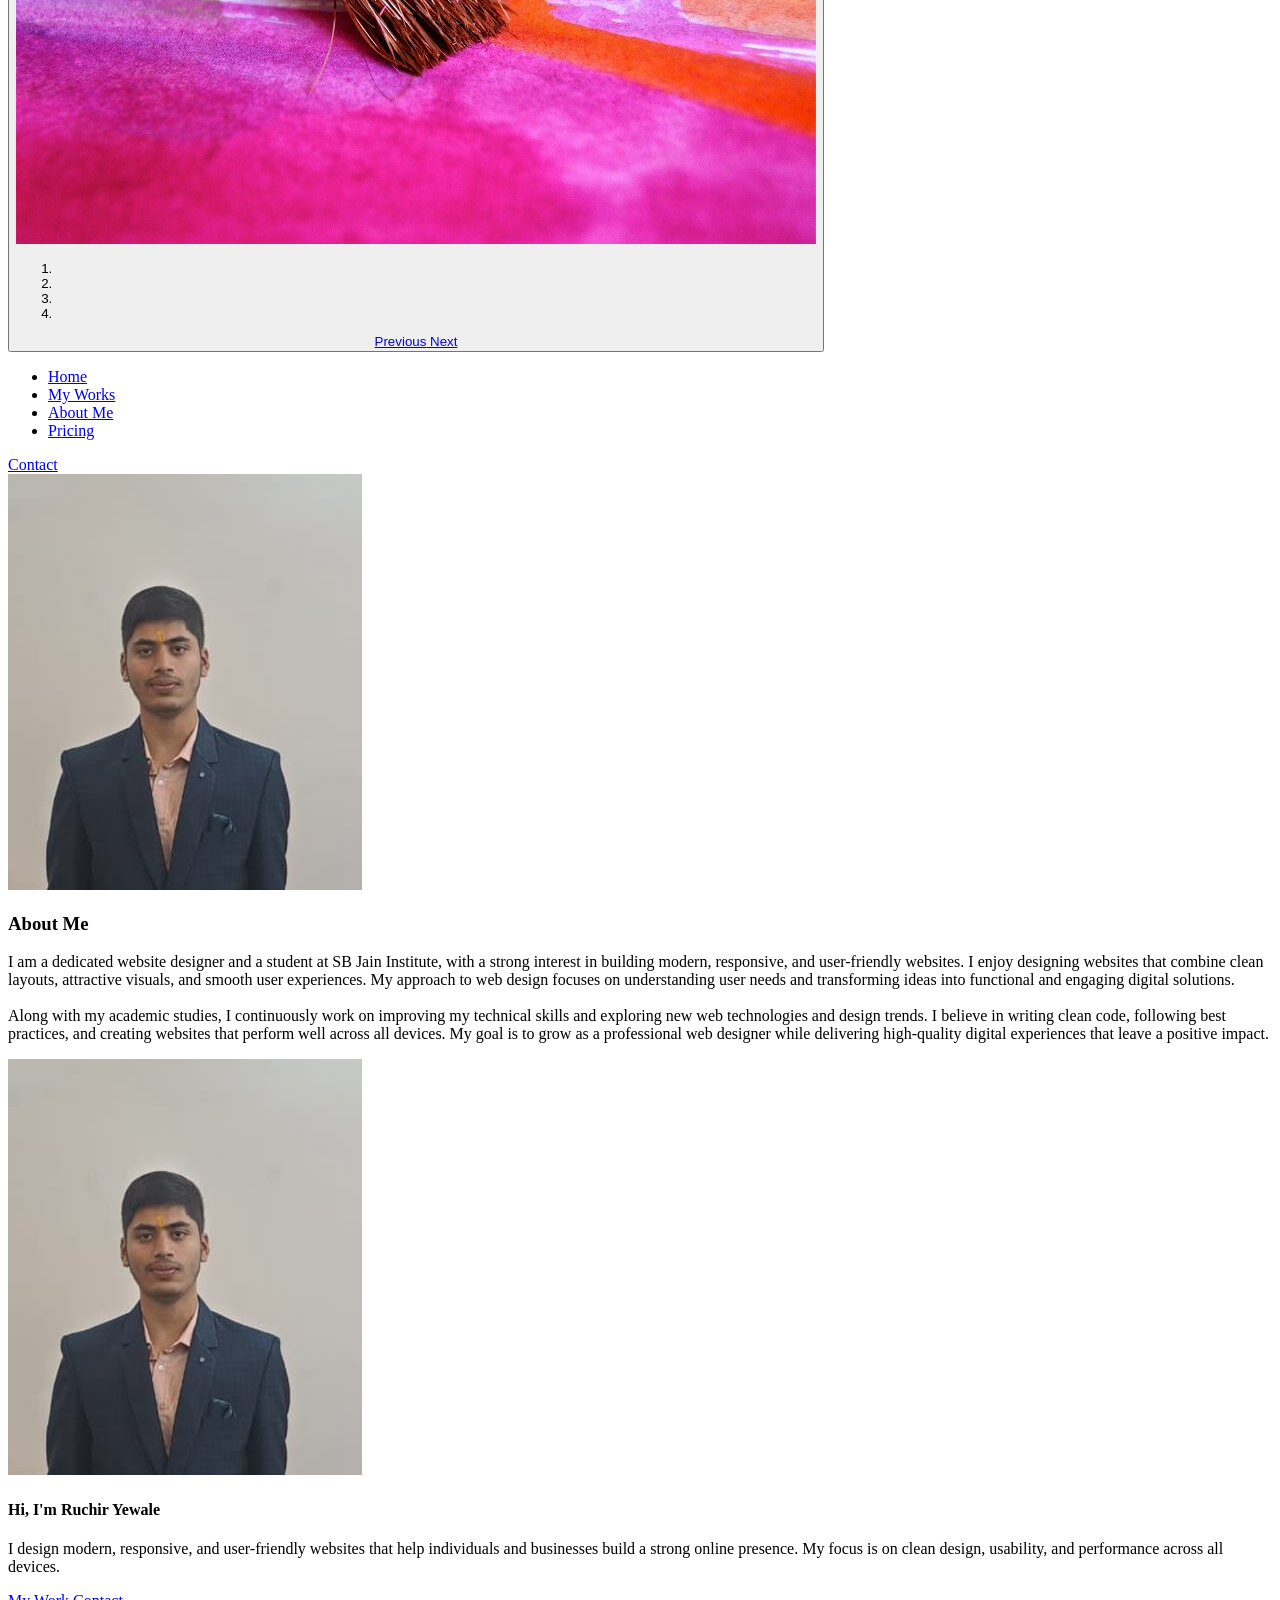
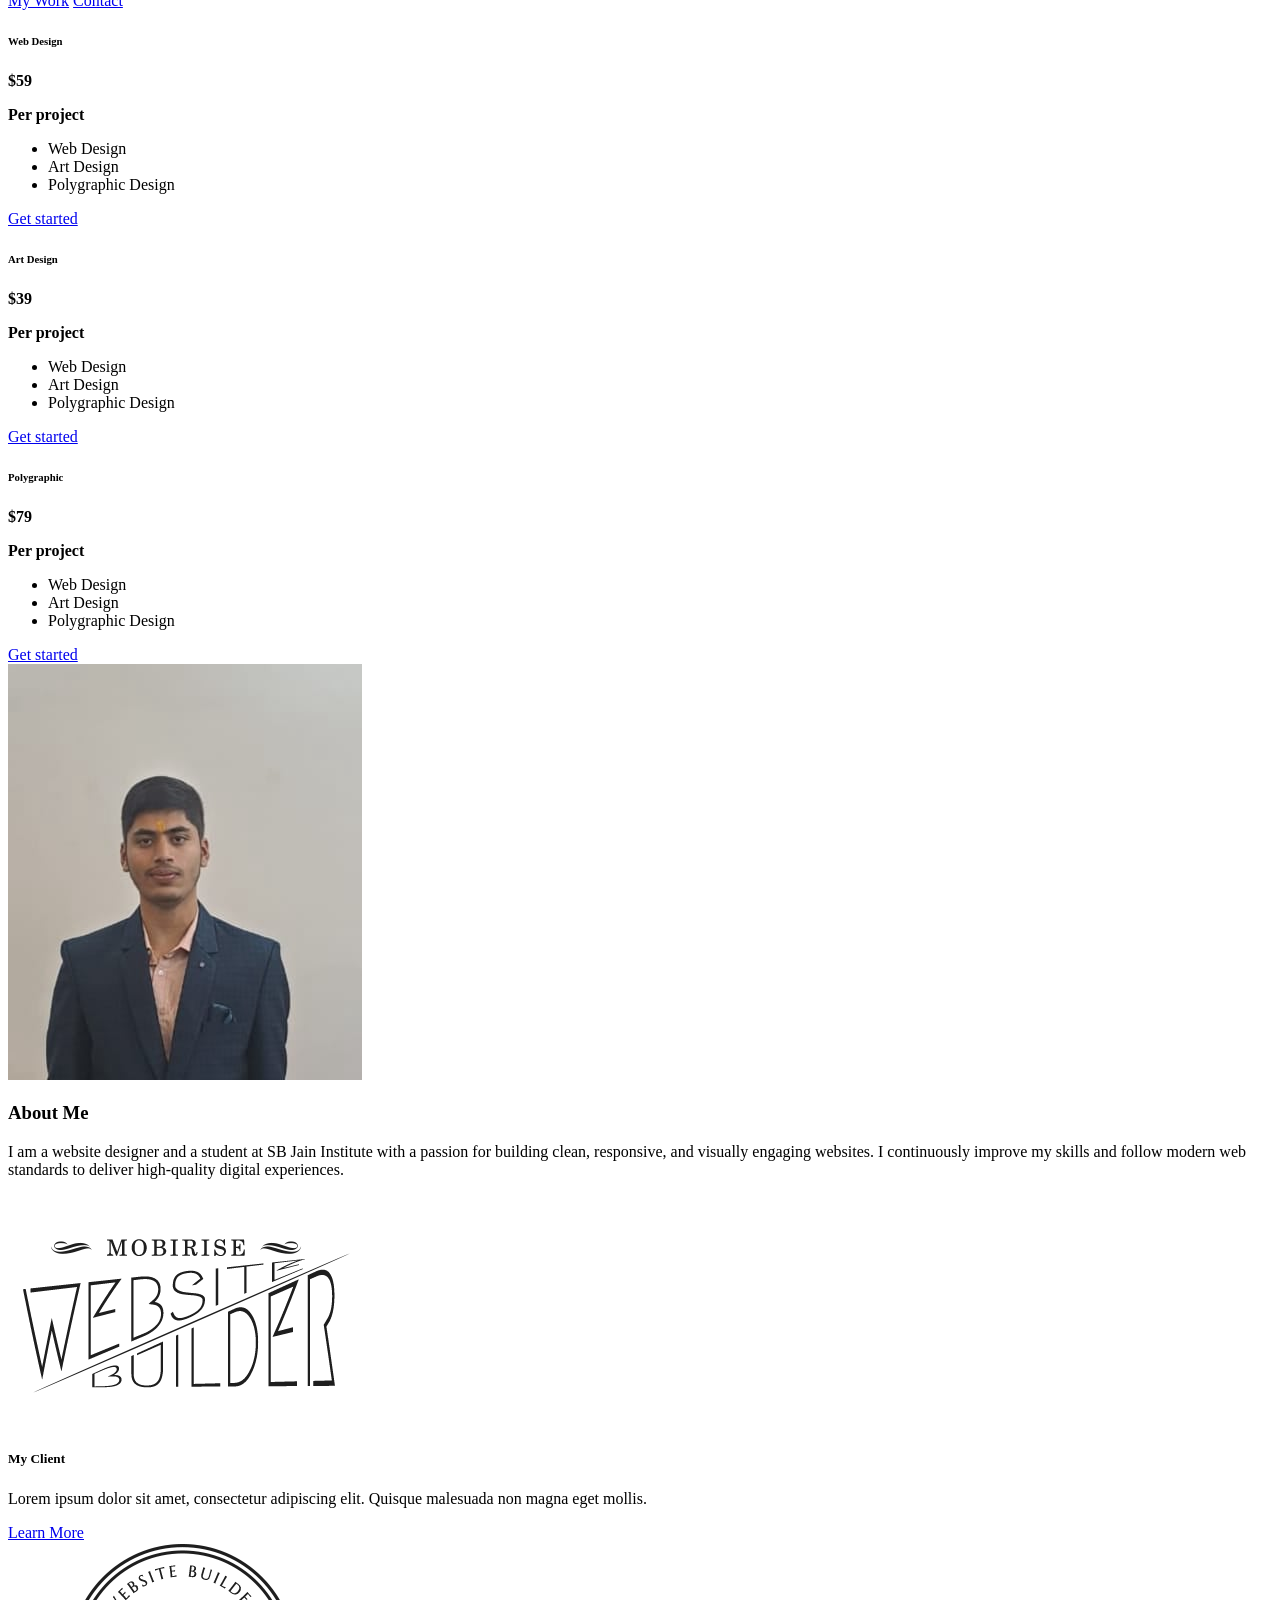
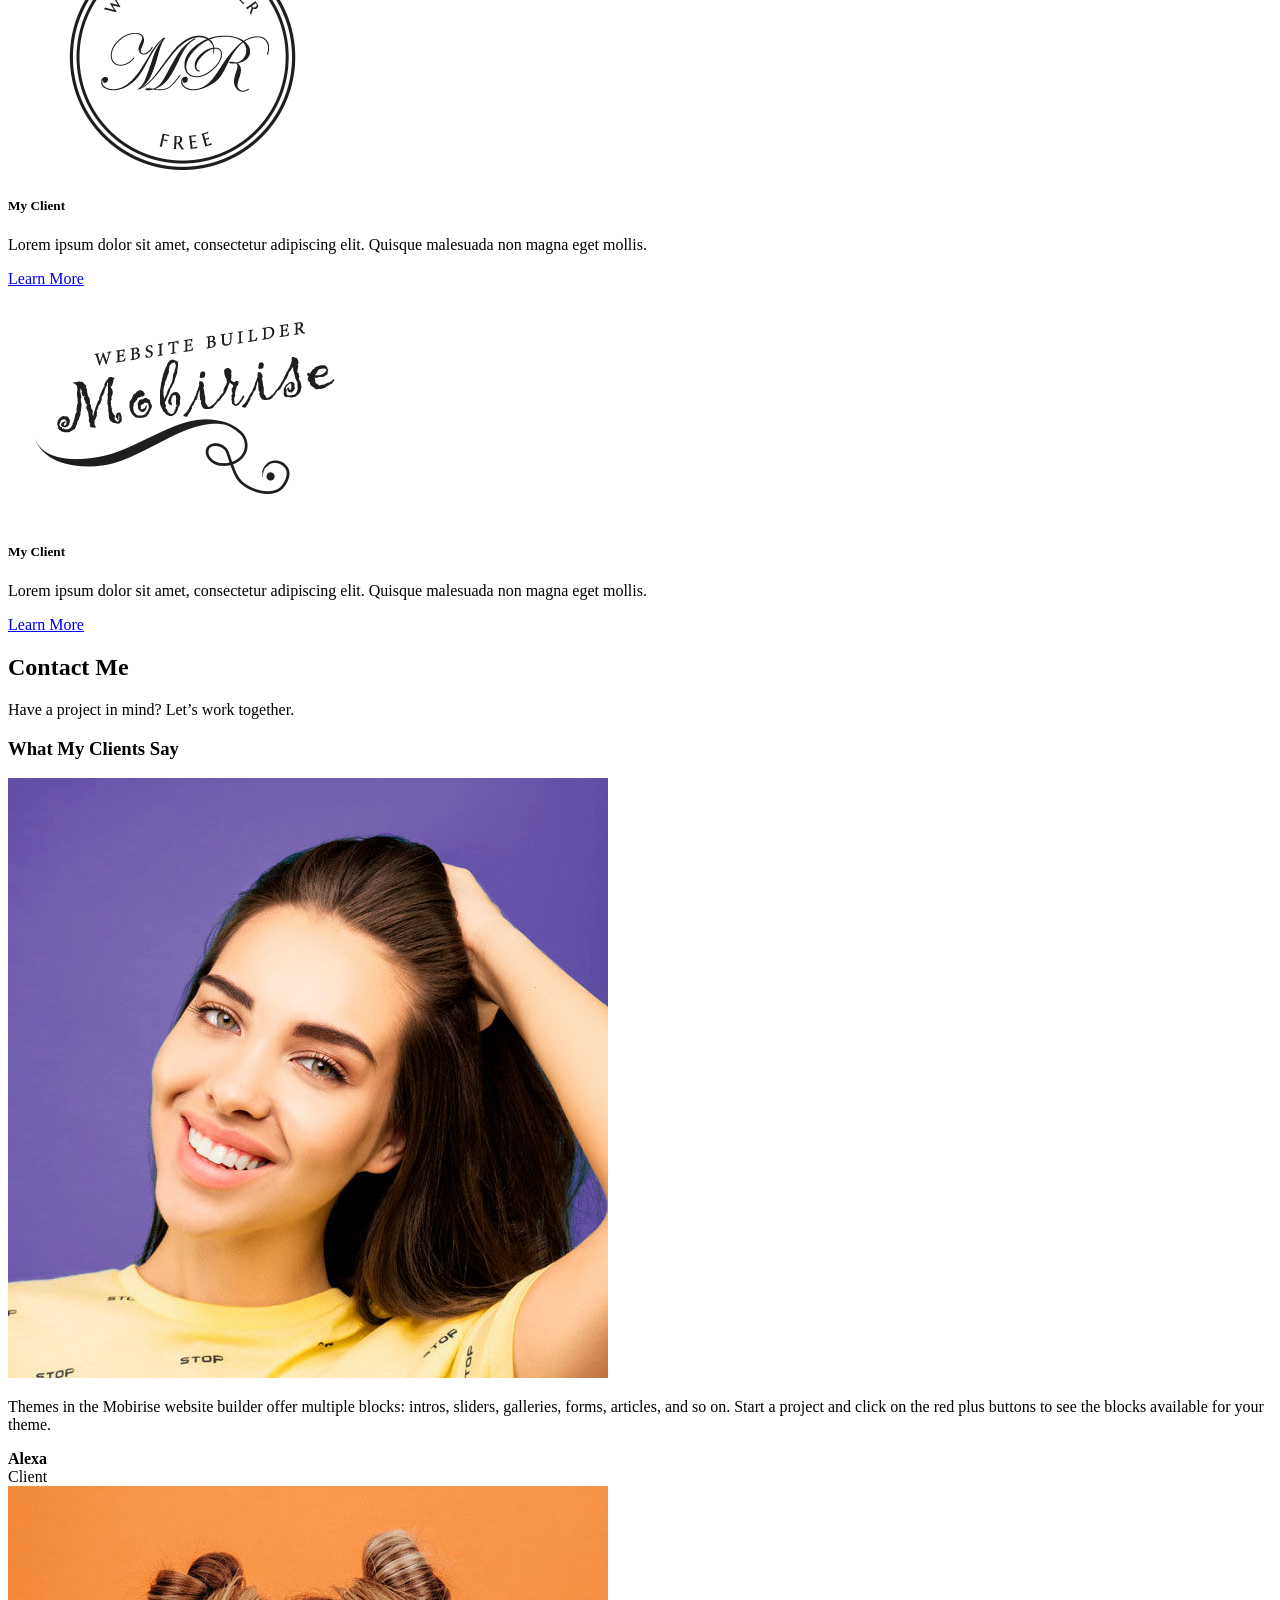
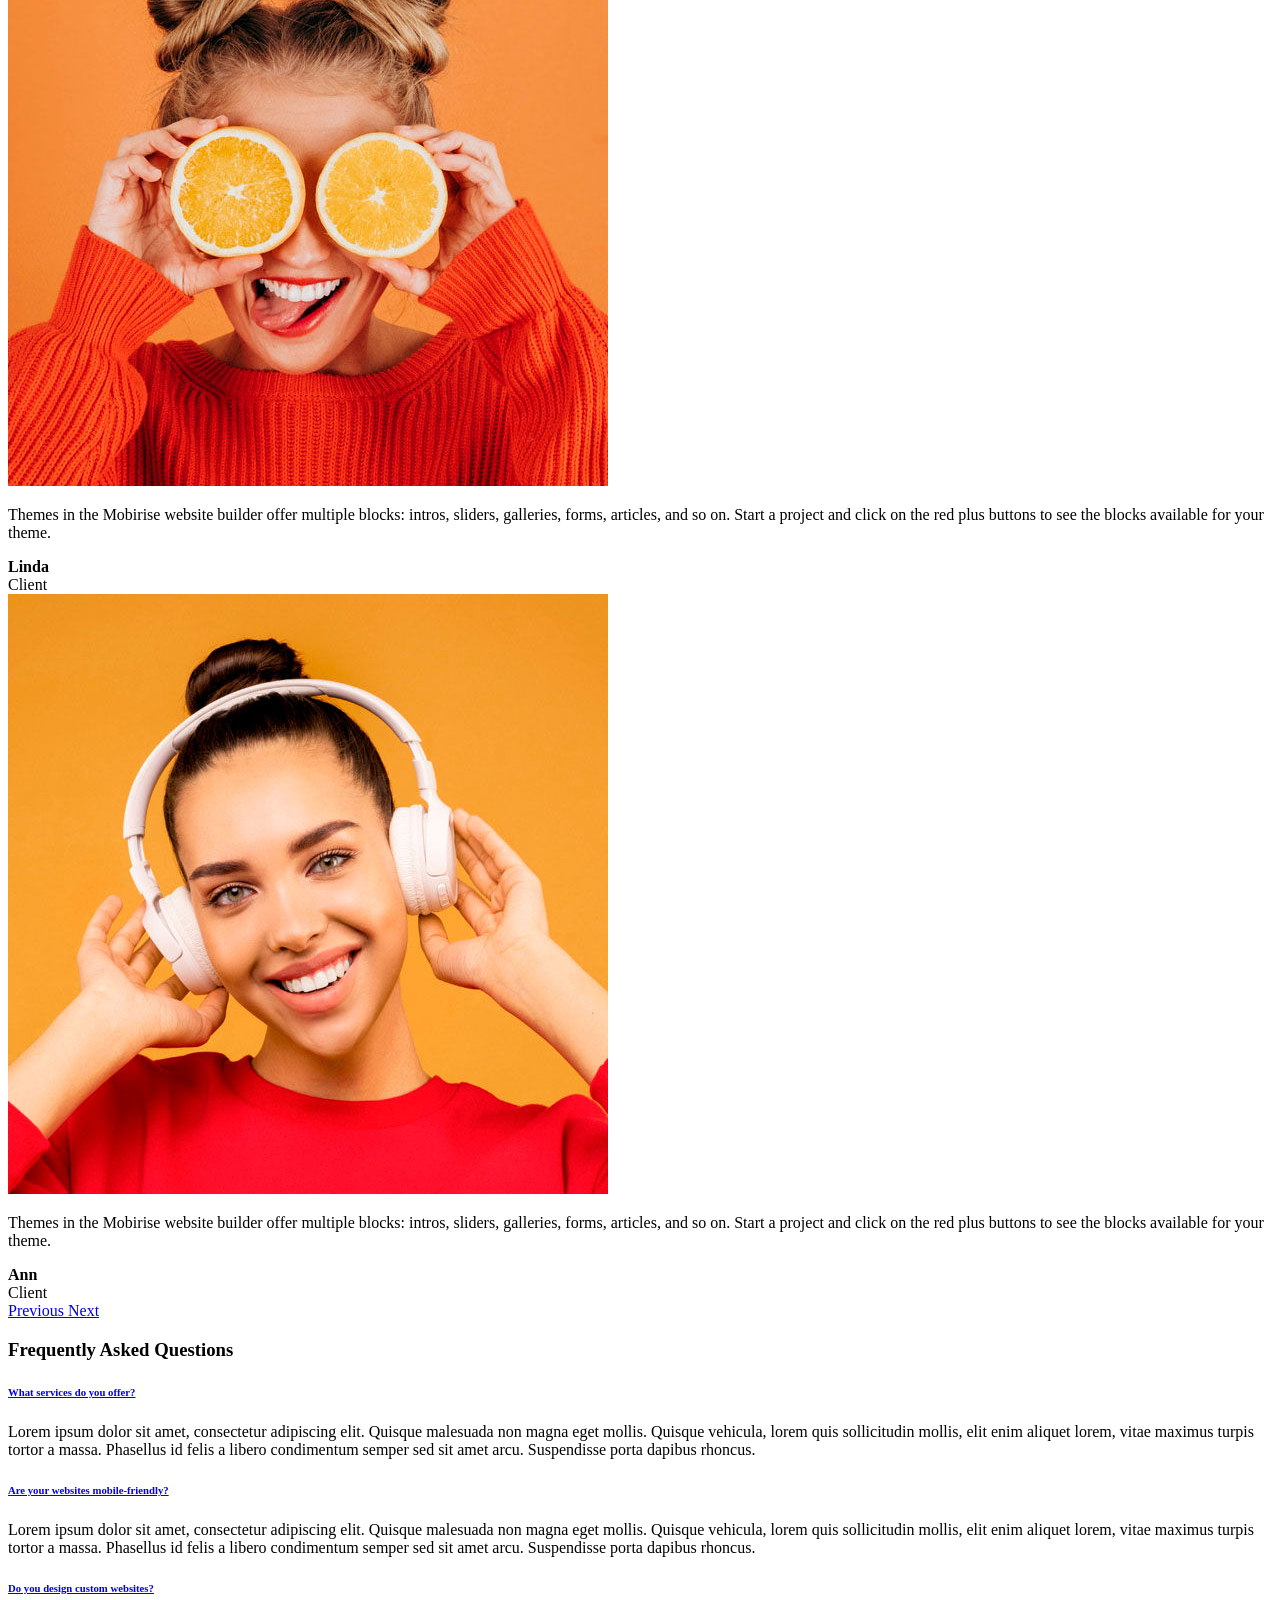
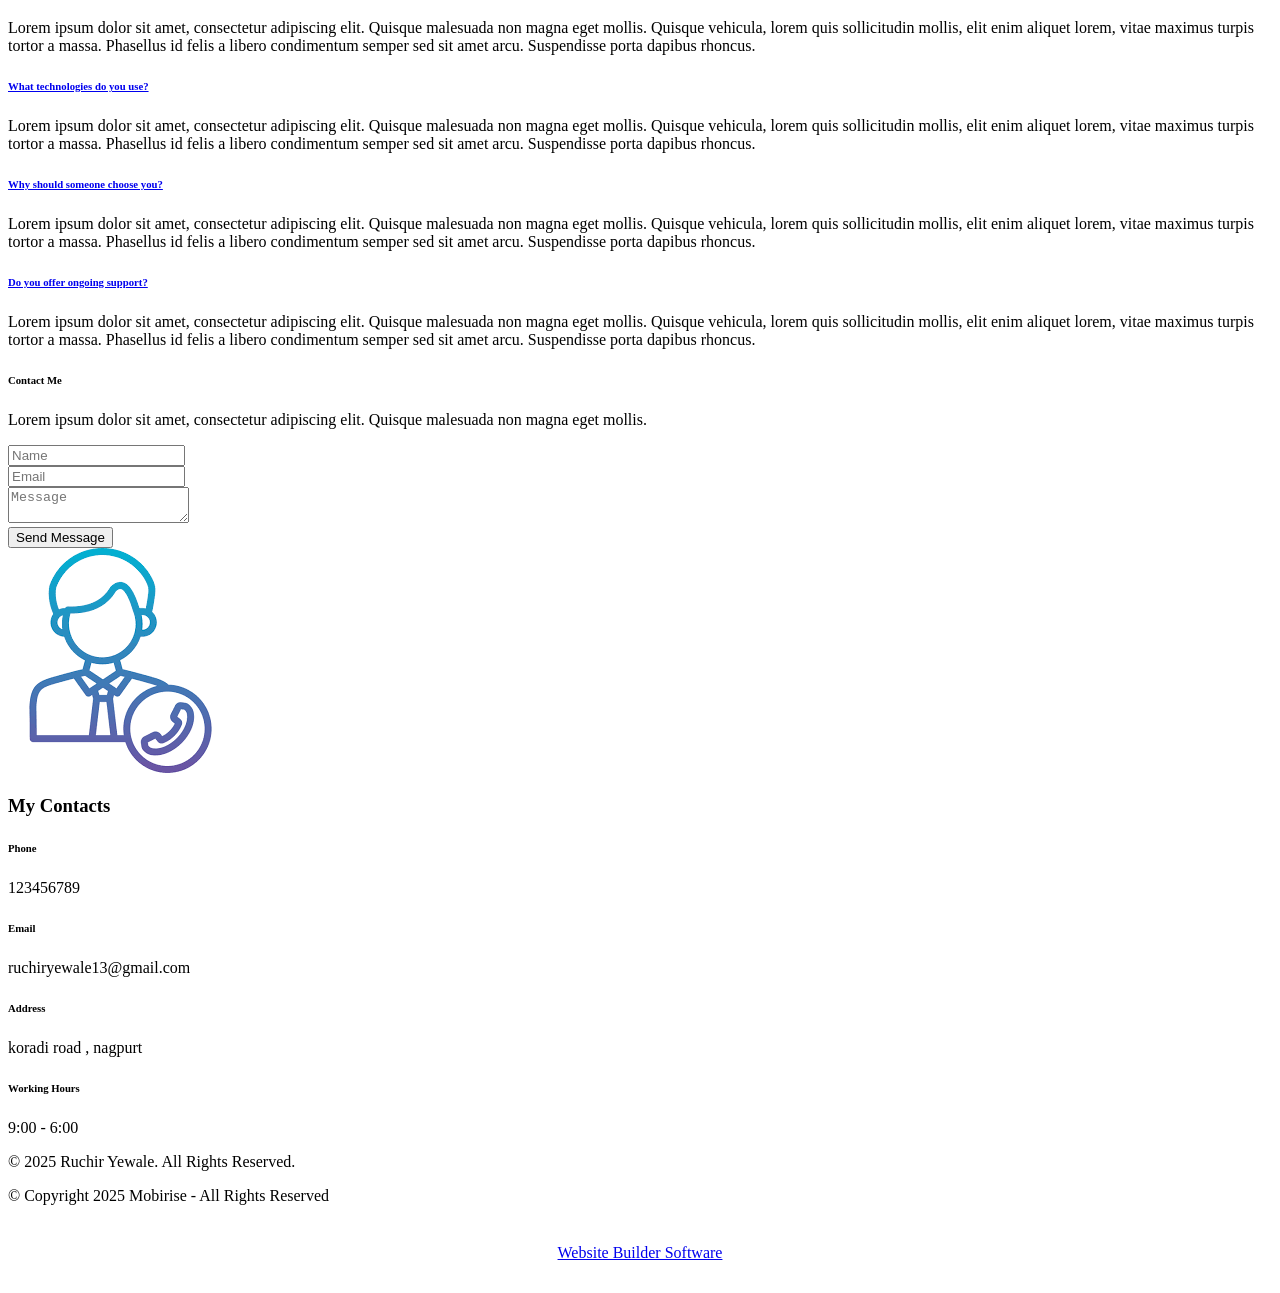
==== commit 955ddc7c: "Update index.html" ====
--- a/index.html
+++ b/index.html
@@ -1,39 +1,86 @@
 <!DOCTYPE html>
-<html>
+<html lang="en">
 <head>
-  <!-- Google Site Verification -->
-  <meta name="google-site-verification" content="PLgneftQ5BCOYBsMGmlPg14ARBEjYQBL-pg798QBpJI" />
-
-  <meta charset="UTF-8">
-  <meta http-equiv="X-UA-Compatible" content="IE=edge">
-  <meta name="generator" content="Mobirise v6.1.12, mobirise.com">
-  <meta name="viewport" content="width=device-width, initial-scale=1, minimum-scale=1">
-  <link rel="shortcut icon" href="assets/images/logo.png" type="image/x-icon">
-  <meta name="description" content="Ruchir Yewale – Website Designer & Student at SB Jain Institute">
-
-  <title>Ruchir Yewale | Website Designer</title>
-
-  <link rel="stylesheet" href="assets/web/assets/mobirise-icons2/mobirise2.css">
-  <link rel="stylesheet" href="assets/web/assets/mobirise-icons/mobirise-icons.css">
-  <link rel="stylesheet" href="assets/bootstrap/css/bootstrap.min.css">
-  <link rel="stylesheet" href="assets/dropdown/css/style.css">
-  <link rel="stylesheet" href="assets/socicon/css/styles.css">
-  <link rel="stylesheet" href="assets/theme/css/style.css">
-
-  <link rel="preload" href="https://fonts.googleapis.com/css?family=Lexend:100,200,300,400,500,600,700,800,900&display=swap" as="style" onload="this.onload=null;this.rel='stylesheet'">
-  <noscript>
-    <link rel="stylesheet" href="https://fonts.googleapis.com/css?family=Lexend:100,200,300,400,500,600,700,800,900&display=swap">
-  </noscript>
-
-  <link rel="stylesheet" href="assets/mobirise/css/mbr-additional.css?v=PU6eI4" type="text/css">
+<meta charset="UTF-8">
+<meta name="viewport" content="width=device-width, initial-scale=1">
+<meta http-equiv="X-UA-Compatible" content="IE=edge">
+
+<title>Ruchir Yewale | Website Designer</title>
+
+<meta name="description" content="Ruchir Yewale – Website Designer & Student at SB Jain Institute">
+<meta name="google-site-verification" content="PLgneftQ5BCOYBsMGmlPg14ARBEjYQBL-pg798QBpJI">
+
+<link rel="icon" href="assets/images/logo.png">
 </head>
 
+<body>
+  
+  <section data-bs-version="5.1" class="menu menu2 cid-sFF0ciwnEL" once="menu" id="menu2-0">
+    
+    <nav class="navbar navbar-dropdown navbar-fixed-top navbar-expand-lg">
+        <div class="container">
+            <div class="navbar-brand">
+                
+                <span class="navbar-caption-wrap"><a class="navbar-caption text-primary display-7" href="https://mobiri.se">RUCHIR YEWALE</a></span>
+            </div>
+            <button class="navbar-toggler" type="button" data-toggle="collapse" data-bs-toggle="collapse" data-target="#navbarSupportedContent" data-bs-target="#navbarSupportedContent" aria-controls="navbarNavAltMarkup" aria-expanded="false" aria-label="Toggle navigation">
+                <div class="hamburger">
+                    <span></span>
+                    <span></span>
+                    <span></span>
+                    <span></span>
+                </div>
+            </button>
+            <div class="collapse navbar-collapse" id="navbarSupportedContent">
+                <ul class="navbar-nav nav-dropdown" data-app-modern-menu="true"><li class="nav-item"><a class="nav-link link text-black text-primary display-4" href="#top">Home</a></li>
+                    <li class="nav-item"><a class="nav-link link text-black text-primary display-4" href="index.html#gallery5-3">My Works</a></li><li class="nav-item"><a class="nav-link link text-black text-primary display-4" href="index.html#image1-b">About Me</a></li>
+                    <li class="nav-item"><a class="nav-link link text-black text-primary display-4" href="index.html#pricing2-c">Pricing</a>
+                    </li></ul>
+                
+                <div class="navbar-buttons mbr-section-btn"><a class="btn btn-secondary display-4" href="index.html#form4-6">
+                        Contacts</a></div>
+            </div>
+        </div>
+    </nav>
+</section>
+
+<section data-bs-version="5.1" class="header11 cid-sFF0SGinka" id="header11-1">
+
+    
+
+    
+
+    <div class="container">
+        <div class="row justify-content-center">
+            <div class="col-12 col-md-6 image-wrapper">
+                <img class="w-100" src="assets/images/289618db-ae9b-4857-baaa-9424679dde6a-354x416.jpg" alt="Mobirise Website Builder">
+            </div>
+            <div class="col-12 col-md">
+                <div class="text-wrapper text-center">
+                    <h1 class="mbr-section-title mbr-fonts-style mb-3 display-1">
+                        <strong>
+</strong><div><strong><br></strong></div><div><strong>Hi, I'm RUCHIR YEWALE and I'm a Designer</strong></div></h1>
+                    <p class="mbr-text mbr-fonts-style display-7">I focus on designing modern, responsive, and user-friendly websites that help individuals and businesses establish a strong online presence. Every project is approached with attention to detail, usability, and visual balance to ensure a smooth user experience. My goal is to create websites that are not only visually appealing but also functional, fast, and accessible across all devices.</p>
+                    <div class="mbr-section-btn mt-3"><a class="btn btn-primary display-7" href="index.html#gallery5-3">My Jobs</a> <a class="btn btn-secondary display-7" href="index.html#form4-6">Contacts</a></div>
+                </div>
+            </div>
+        </div>
+    </div>
+</section>
+
+<section data-bs-version="5.1" class="gallery5 mbr-gallery cid-sFF3kfZheU" id="gallery5-3">
+    
+
+    
 <body>
 
 <!-- NAVBAR -->
 <section class="menu menu2 cid-sFF0ciwnEL" once="menu" id="menu2-0">
   <nav class="navbar navbar-dropdown navbar-fixed-top navbar-expand-lg">
     <div class="container">
+        <div class="mbr-section-head">
+            <h3 class="mbr-section-title mbr-fonts-style align-center m-0 display-2"><strong>My Works</strong></h3>
+            <h4 class="mbr-section-subtitle mbr-fonts-style align-center mb-0 mt-2 display-5"></h4>
       <div class="navbar-brand">
         <span class="navbar-caption-wrap">
           <a class="navbar-caption text-primary display-7" href="#top">RUCHIR YEWALE</a>
@@ -44,6 +91,84 @@
         <div class="hamburger">
           <span></span><span></span><span></span><span></span>
         </div>
+        <div class="row mbr-gallery mt-4">
+            <div class="col-12 col-md-6 col-lg-3 item gallery-image">
+                <div class="item-wrapper" data-toggle="modal" data-bs-toggle="modal" data-target="#v9ZPt21irY-modal" data-bs-target="#v9ZPt21irY-modal">
+                    <img class="w-100" src="assets/images/mbr-596x397.jpg" alt="Mobirise Website Builder" data-slide-to="0" data-bs-slide-to="0" data-target="#lb-v9ZPt21irY" data-bs-target="#lb-v9ZPt21irY">
+                    <div class="icon-wrapper">
+                        <span class="mobi-mbri mobi-mbri-search mbr-iconfont mbr-iconfont-btn"></span>
+                    </div>
+                </div>
+                <h6 class="mbr-item-subtitle mbr-fonts-style align-center mb-2 mt-2 display-7"><strong>Mobile Design</strong></h6>
+            </div>
+            <div class="col-12 col-md-6 col-lg-3 item gallery-image">
+                <div class="item-wrapper" data-toggle="modal" data-bs-toggle="modal" data-target="#v9ZPt21irY-modal" data-bs-target="#v9ZPt21irY-modal">
+                    <img class="w-100" src="assets/images/mbr-3.jpg" alt="Mobirise Website Builder" data-slide-to="1" data-bs-slide-to="1" data-target="#lb-v9ZPt21irY" data-bs-target="#lb-v9ZPt21irY">
+                    <div class="icon-wrapper">
+                        <span class="mobi-mbri mobi-mbri-search mbr-iconfont mbr-iconfont-btn"></span>
+                    </div>
+                </div>
+                <h6 class="mbr-item-subtitle mbr-fonts-style align-center mb-2 mt-2 display-7"><strong>Polygraphic Design</strong></h6>
+            </div>
+            <div class="col-12 col-md-6 col-lg-3 item gallery-image">
+                <div class="item-wrapper" data-toggle="modal" data-bs-toggle="modal" data-target="#v9ZPt21irY-modal" data-bs-target="#v9ZPt21irY-modal">
+                    <img class="w-100" src="assets/images/mbr-4.jpg" alt="Mobirise Website Builder" data-slide-to="2" data-bs-slide-to="2" data-target="#lb-v9ZPt21irY" data-bs-target="#lb-v9ZPt21irY">
+                    <div class="icon-wrapper">
+                        <span class="mobi-mbri mobi-mbri-search mbr-iconfont mbr-iconfont-btn"></span>
+                    </div>
+                </div>
+                <h6 class="mbr-item-subtitle mbr-fonts-style align-center mb-2 mt-2 display-7"><strong>Web Design</strong></h6>
+            </div>
+            <div class="col-12 col-md-6 col-lg-3 item gallery-image">
+                <div class="item-wrapper" data-toggle="modal" data-bs-toggle="modal" data-target="#v9ZPt21irY-modal" data-bs-target="#v9ZPt21irY-modal">
+                    <img class="w-100" src="assets/images/mbr-6.jpg" alt="Mobirise Website Builder" data-slide-to="3" data-bs-slide-to="3" data-target="#lb-v9ZPt21irY" data-bs-target="#lb-v9ZPt21irY">
+                    <div class="icon-wrapper">
+                        <span class="mobi-mbri mobi-mbri-search mbr-iconfont mbr-iconfont-btn"></span>
+                    </div>
+                </div>
+                <h6 class="mbr-item-subtitle mbr-fonts-style align-center mb-2 mt-2 display-7"><strong>Art Design</strong></h6>
+            </div>
+        </div>
+
+        <div class="modal mbr-slider" tabindex="-1" role="dialog" aria-hidden="true" id="v9ZPt21irY-modal">
+            <div class="modal-dialog" role="document">
+                <div class="modal-content">
+                    <div class="modal-body">
+                        <div class="carousel slide" id="lb-v9ZPt21irY" data-interval="5000" data-bs-interval="5000">
+                            <div class="carousel-inner">
+                                <div class="carousel-item active">
+                                    <img class="d-block w-100" src="assets/images/mbr-596x397.jpg" alt="Mobirise Website Builder">
+                                </div>
+                                <div class="carousel-item">
+                                    <img class="d-block w-100" src="assets/images/mbr-3.jpg" alt="Mobirise Website Builder">
+                                </div>
+                                <div class="carousel-item">
+                                    <img class="d-block w-100" src="assets/images/mbr-4.jpg" alt="Mobirise Website Builder">
+                                </div>
+                                <div class="carousel-item">
+                                    <img class="d-block w-100" src="assets/images/mbr-6.jpg" alt="Mobirise Website Builder">
+                                </div>
+                            </div>
+                            <ol class="carousel-indicators">
+                                <li data-slide-to="0" data-bs-slide-to="0" class="active" data-target="#lb-v9ZPt21irY" data-bs-target="#lb-v9ZPt21irY"></li>
+                                <li data-slide-to="1" data-bs-slide-to="1" data-target="#lb-v9ZPt21irY" data-bs-target="#lb-v9ZPt21irY"></li>
+                                <li data-slide-to="2" data-bs-slide-to="2" data-target="#lb-v9ZPt21irY" data-bs-target="#lb-v9ZPt21irY"></li>
+                                <li data-slide-to="3" data-bs-slide-to="3" data-target="#lb-v9ZPt21irY" data-bs-target="#lb-v9ZPt21irY"></li>
+                            </ol>
+                            <a role="button" href="" class="close" data-dismiss="modal" data-bs-dismiss="modal" aria-label="Close">
+                            </a>
+                            <a class="carousel-control-prev carousel-control" role="button" data-slide="prev" data-bs-slide="prev" href="#lb-v9ZPt21irY">
+                                <span class="mobi-mbri mobi-mbri-arrow-prev" aria-hidden="true"></span>
+                                <span class="sr-only visually-hidden">Previous</span>
+                            </a>
+                            <a class="carousel-control-next carousel-control" role="button" data-slide="next" data-bs-slide="next" href="#lb-v9ZPt21irY">
+                                <span class="mobi-mbri mobi-mbri-arrow-next" aria-hidden="true"></span>
+                                <span class="sr-only visually-hidden">Next</span>
+                            </a>
+                        </div>
+                    </div>
+                </div>
+            </div>
       </button>
 
       <div class="collapse navbar-collapse" id="navbarSupportedContent">
@@ -61,6 +186,27 @@
   </nav>
 </section>
 
+<section data-bs-version="5.1" class="image1 cid-sFF75ZhH2d" id="image1-b">
+    
+
+    
+
+    <div class="container">
+        <div class="row align-items-center">
+            <div class="col-12 col-lg-6">
+                <div class="image-wrapper">
+                    <img src="assets/images/289618db-ae9b-4857-baaa-9424679dde6a-354x416.jpg" alt="Mobirise Website Builder">
+                    
+                </div>
+            </div>
+            <div class="col-12 col-lg">
+                <div class="text-wrapper">
+                    <h3 class="mbr-section-title mbr-fonts-style mb-3 display-2">
+                        <strong>About Me</strong></h3>
+                    <p class="mbr-text mbr-fonts-style display-7">I am a dedicated website designer and a student at SB Jain Institute, with a strong interest in building modern, responsive, and user-friendly websites. I enjoy designing websites that combine clean layouts, attractive visuals, and smooth user experiences. My approach to web design focuses on understanding user needs and transforming ideas into functional and engaging digital solutions.<br><br>Along with my academic studies, I continuously work on improving my technical skills and exploring new web technologies and design trends. I believe in writing clean code, following best practices, and creating websites that perform well across all devices. My goal is to grow as a professional web designer while delivering high-quality digital experiences that leave a positive impact.</p>
+                </div>
+            </div>
+        </div>
 <!-- HERO -->
 <section class="header11 cid-sFF0SGinka" id="header11-1">
   <div class="container">
@@ -80,6 +226,81 @@
   </div>
 </section>
 
+<section data-bs-version="5.1" class="pricing2 cid-sFF7wKlLkT" id="pricing2-c">
+    
+
+    
+    <div class="container">
+        <div class="row justify-content-center">
+            <div class="col-12 col-md-6 align-center col-lg-4">
+                <div class="plan">
+                    <div class="plan-header">
+                        <h6 class="plan-title mbr-fonts-style mb-3 display-5"><strong>Web Design</strong></h6>
+                        <div class="plan-price">
+                            <p class="price mbr-fonts-style m-0 display-1"><strong>$59</strong></p>
+                            <p class="price-term mbr-fonts-style mb-3 display-7"><strong>Per project</strong></p>
+                        </div>
+                    </div>
+                    <div class="plan-body">
+                        <div class="plan-list mb-4">
+                            <ul class="list-group mbr-fonts-style list-group-flush display-7">
+                                <li class="list-group-item">Web Design</li><li class="list-group-item">Art Design</li><li class="list-group-item">Polygraphic Design</li>
+                            </ul>
+                        </div>
+                        <div class="mbr-section-btn text-center">
+                            <a href="https://mobiri.se" class="btn btn-primary display-4">Get started</a>
+                        </div>
+                    </div>
+                </div>
+            </div>
+            <div class="col-12 col-md-6 align-center col-lg-4">
+                <div class="plan">
+                    <div class="plan-header">
+                        <h6 class="plan-title mbr-fonts-style mb-3 display-5"><strong>Art Design</strong></h6>
+                        <div class="plan-price">
+                            <p class="price mbr-fonts-style m-0 display-1"><strong>$39</strong></p>
+                            <p class="price-term mbr-fonts-style mb-3 display-7"><strong>Per project</strong></p>
+                        </div>
+                    </div>
+                    <div class="plan-body">
+                        <div class="plan-list mb-4">
+                            <ul class="list-group mbr-fonts-style list-group-flush display-7">
+                                <li class="list-group-item">Web Design
+</li><li class="list-group-item">Art Design
+</li><li class="list-group-item">Polygraphic Design</li>
+                            </ul>
+                        </div>
+                        <div class="mbr-section-btn text-center">
+                            <a href="https://mobiri.se" class="btn btn-primary display-4">Get started</a>
+                        </div>
+                    </div>
+                </div>
+            </div>
+            <div class="col-12 col-md-6 align-center col-lg-4">
+                <div class="plan">
+                    <div class="plan-header">
+                        <h6 class="plan-title mbr-fonts-style mb-3 display-5"><strong>Polygraphic</strong></h6>
+                        <div class="plan-price">
+                            <p class="price mbr-fonts-style m-0 display-1"><strong>$79</strong></p>
+                            <p class="price-term mbr-fonts-style mb-3 display-7"><strong>Per project</strong></p>
+                        </div>
+                    </div>
+                    <div class="plan-body">
+                        <div class="plan-list mb-4">
+                            <ul class="list-group mbr-fonts-style list-group-flush display-7">
+                                <li class="list-group-item">Web Design
+</li><li class="list-group-item">Art Design
+</li><li class="list-group-item">Polygraphic Design</li>
+                            </ul>
+                        </div>
+                        <div class="mbr-section-btn text-center">
+                            <a href="https://mobiri.se" class="btn btn-primary display-4">Get started</a>
+                        </div>
+                    </div>
+                </div>
+            </div>
+            
+        </div>
 <!-- ABOUT -->
 <section class="image1 cid-sFF75ZhH2d" id="image1-b">
   <div class="container">
@@ -97,6 +318,59 @@
   </div>
 </section>
 
+<section data-bs-version="5.1" class="clients2 cid-sFF3mUy3tz" id="clients2-4">
+
+    
+
+    
+    <div class="container">
+        <div class="row justify-content-center">
+            <div class="card col-12 col-md-6 col-lg-4">
+                <div class="card-wrapper">
+                    <div class="img-wrapper">
+                        <img src="assets/images/1.png" alt="Mobirise Website Builder">
+                    </div>
+                    <div class="card-box align-center">
+                        
+                        <h5 class="card-title mbr-fonts-style mb-3 display-5">
+                            <strong>My Client</strong></h5>
+                        <p class="mbr-text mbr-fonts-style mb-4 display-4">
+                            Lorem ipsum dolor sit amet, consectetur adipiscing elit. Quisque malesuada non magna eget mollis.&nbsp;</p>
+                        <div class="mbr-section-btn mt-3"><a class="btn btn-primary display-4" href="https://mobiri.se">Learn More</a></div>
+                    </div>
+                </div>
+            </div>
+            <div class="card col-12 col-md-6 col-lg-4">
+                <div class="card-wrapper">
+                    <div class="img-wrapper">
+                        <img src="assets/images/2.png" alt="Mobirise Website Builder">
+                    </div>
+                    <div class="card-box align-center">
+                        
+                        <h5 class="card-title mbr-fonts-style mb-3 display-5"><strong>My Client</strong></h5>
+                        <p class="mbr-text mbr-fonts-style mb-4 display-4">
+                            Lorem ipsum dolor sit amet, consectetur adipiscing elit. Quisque malesuada non magna eget mollis. </p>
+                        <div class="mbr-section-btn mt-3"><a class="btn btn-primary display-4" href="https://mobiri.se">Learn More</a></div>
+                    </div>
+                </div>
+            </div>
+            <div class="card col-12 col-md-6 col-lg-4">
+                <div class="card-wrapper">
+                    <div class="img-wrapper">
+                        <img src="assets/images/3.png" alt="Mobirise Website Builder">
+                    </div>
+                    <div class="card-box align-center">
+                        
+                        <h5 class="card-title mbr-fonts-style mb-3 display-5"><strong>My Client</strong></h5>
+                        <p class="mbr-text mbr-fonts-style mb-4 display-4">
+                            Lorem ipsum dolor sit amet, consectetur adipiscing elit. Quisque malesuada non magna eget mollis. </p>
+                        <div class="mbr-section-btn mt-3"><a class="btn btn-primary display-4" href="https://mobiri.se">Learn More</a></div>
+                    </div>
+                </div>
+            </div>
+            
+        </div>
+    </div>
 <!-- CONTACT -->
 <section class="form4 cid-sFF3qL4anb" id="form4-6">
   <div class="container">
@@ -105,6 +379,301 @@
   </div>
 </section>
 
+<section data-bs-version="5.1" class="testimonails3 carousel slide testimonials-slider cid-sFF3oey64R" data-interval="false" data-bs-interval="false" id="testimonials3-5">
+
+    
+
+    
+
+    <div class="text-center container">
+        <h3 class="mb-4 mbr-fonts-style display-2">
+            <strong>What My Clients Say</strong>
+        </h3>
+
+        <div class="carousel slide" role="listbox" data-pause="true" data-keyboard="false" data-ride="carousel" data-bs-ride="carousel" data-interval="8000" data-bs-interval="8000">
+            <div class="carousel-inner">
+                
+                
+            <div class="carousel-item">
+                    <div class="user col-md-8">
+                        <div class="user_image">
+                            <img src="assets/images/team3.jpg">
+                        </div>
+                        <div class="user_text mb-4">
+                            <p class="mbr-fonts-style display-7">
+                                Themes in the Mobirise website builder offer multiple blocks: intros, sliders, galleries, forms, articles, and so on. Start a project and click on the red plus buttons to see the blocks available for your theme.
+                            </p>
+                        </div>
+                        <div class="user_name mbr-fonts-style mb-2 display-7">
+                            <strong>Alexa</strong>
+                        </div>
+                        <div class="user_desk mbr-fonts-style display-7">
+                            Client
+                        </div>
+                    </div>
+                </div><div class="carousel-item">
+                    <div class="user col-md-8">
+                        <div class="user_image">
+                            <img src="assets/images/team2.jpg">
+                        </div>
+                        <div class="user_text mb-4">
+                            <p class="mbr-fonts-style display-7">
+                                Themes in the Mobirise website builder offer multiple blocks: intros, sliders, galleries, forms, articles, and so on. Start a project and click on the red plus buttons to see the blocks available for your theme.
+                            </p>
+                        </div>
+                        <div class="user_name mbr-fonts-style mb-2 display-7">
+                            <strong>Linda</strong>
+                        </div>
+                        <div class="user_desk mbr-fonts-style display-7">
+                            Client
+                        </div>
+                    </div>
+                </div><div class="carousel-item">
+                    <div class="user col-md-8">
+                        <div class="user_image">
+                            <img src="assets/images/team4.jpg">
+                        </div>
+                        <div class="user_text mb-4">
+                            <p class="mbr-fonts-style display-7">
+                                Themes in the Mobirise website builder offer multiple blocks: intros, sliders, galleries, forms, articles, and so on. Start a project and click on the red plus buttons to see the blocks available for your theme.
+                            </p>
+                        </div>
+                        <div class="user_name mbr-fonts-style mb-2 display-7">
+                            <strong>Ann</strong></div>
+                        <div class="user_desk mbr-fonts-style display-7">
+                            Client</div>
+                    </div>
+                </div></div>
+
+            <div class="carousel-controls">
+                <a class="carousel-control-prev" role="button" data-slide="prev" data-bs-slide="prev">
+                    <span aria-hidden="true" class="mobi-mbri mobi-mbri-arrow-prev mbr-iconfont"></span>
+                    <span class="sr-only visually-hidden">Previous</span>
+                </a>
+
+                <a class="carousel-control-next" role="button" data-slide="next" data-bs-slide="next">
+                    <span aria-hidden="true" class="mobi-mbri mobi-mbri-arrow-next mbr-iconfont"></span>
+                    <span class="sr-only visually-hidden">Next</span>
+                </a>
+            </div>
+        </div>
+    </div>
+</section>
+
+<section data-bs-version="5.1" class="content16 cid-sFF5Wb1ZQt" id="content16-a">
+
+    
+
+    
+    <div class="container">
+        <div class="row justify-content-center">
+            <div class="col-12 col-md-10">
+                <div class="mbr-section-head align-center mb-4">
+                    <h3 class="mbr-section-title mb-0 mbr-fonts-style display-2"><strong>Frequently Asked Questions</strong></h3>
+                    
+                </div>
+                <div id="bootstrap-accordion_8" class="panel-group accordionStyles accordion" role="tablist" aria-multiselectable="true">
+                    <div class="card mb-3">
+                        <div class="card-header" role="tab" id="headingOne">
+                            <a role="button" class="panel-title collapsed" data-toggle="collapse" data-bs-toggle="collapse" data-core="" href="#collapse1_8" aria-expanded="false" aria-controls="collapse1">
+                                <h6 class="panel-title-edit mbr-fonts-style mb-0 display-7"><strong>What services do you offer?</strong></h6>
+                                <span class="sign mbr-iconfont mbri-arrow-down"></span>
+                            </a>
+                        </div>
+                        <div id="collapse1_8" class="panel-collapse noScroll collapse" role="tabpanel" aria-labelledby="headingOne" data-parent="#accordion" data-bs-parent="#bootstrap-accordion_8">
+                            <div class="panel-body">
+                                <p class="mbr-fonts-style panel-text display-4">Lorem ipsum dolor sit amet, consectetur adipiscing elit. Quisque malesuada non magna eget mollis. Quisque vehicula, lorem quis sollicitudin mollis, elit enim aliquet lorem, vitae maximus turpis tortor a massa. Phasellus id felis a libero condimentum semper sed sit amet arcu. Suspendisse porta dapibus rhoncus. </p>
+                            </div>
+                        </div>
+                    </div>
+                    <div class="card mb-3">
+                        <div class="card-header" role="tab" id="headingOne">
+                            <a role="button" class="panel-title collapsed" data-toggle="collapse" data-bs-toggle="collapse" data-core="" href="#collapse2_8" aria-expanded="false" aria-controls="collapse2">
+                                <h6 class="panel-title-edit mbr-fonts-style mb-0 display-7"><strong>Are your websites mobile-friendly?</strong></h6>
+                                <span class="sign mbr-iconfont mbri-arrow-down"></span>
+                            </a>
+                        </div>
+                        <div id="collapse2_8" class="panel-collapse noScroll collapse" role="tabpanel" aria-labelledby="headingOne" data-parent="#accordion" data-bs-parent="#bootstrap-accordion_8">
+                            <div class="panel-body">
+                                <p class="mbr-fonts-style panel-text display-4">
+                                    Lorem ipsum dolor sit amet, consectetur adipiscing elit. Quisque malesuada non magna eget mollis. Quisque vehicula, lorem quis sollicitudin mollis, elit enim aliquet lorem, vitae maximus turpis tortor a massa. Phasellus id felis a libero condimentum semper sed sit amet arcu. Suspendisse porta dapibus rhoncus. </p>
+                            </div>
+                        </div>
+                    </div>
+                    <div class="card mb-3">
+                        <div class="card-header" role="tab" id="headingOne">
+                            <a role="button" class="panel-title collapsed" data-toggle="collapse" data-bs-toggle="collapse" data-core="" href="#collapse3_8" aria-expanded="false" aria-controls="collapse3">
+                                <h6 class="panel-title-edit mbr-fonts-style mb-0 display-7"><strong>Do you design custom websites?</strong></h6>
+                                <span class="sign mbr-iconfont mbri-arrow-down"></span>
+                            </a>
+                        </div>
+                        <div id="collapse3_8" class="panel-collapse noScroll collapse" role="tabpanel" aria-labelledby="headingOne" data-parent="#accordion" data-bs-parent="#bootstrap-accordion_8">
+                            <div class="panel-body">
+                                <p class="mbr-fonts-style panel-text display-4">
+                                    Lorem ipsum dolor sit amet, consectetur adipiscing elit. Quisque malesuada non magna eget mollis. Quisque vehicula, lorem quis sollicitudin mollis, elit enim aliquet lorem, vitae maximus turpis tortor a massa. Phasellus id felis a libero condimentum semper sed sit amet arcu. Suspendisse porta dapibus rhoncus. </p>
+                            </div>
+                        </div>
+                    </div>
+                    <div class="card mb-3">
+                        <div class="card-header" role="tab" id="headingOne">
+                            <a role="button" class="panel-title collapsed" data-toggle="collapse" data-bs-toggle="collapse" data-core="" href="#collapse4_8" aria-expanded="false" aria-controls="collapse4">
+                                <h6 class="panel-title-edit mbr-fonts-style mb-0 display-7"><strong>What technologies do you use?</strong></h6>
+                                <span class="sign mbr-iconfont mbri-arrow-down"></span>
+                            </a>
+                        </div>
+                        <div id="collapse4_8" class="panel-collapse noScroll collapse" role="tabpanel" aria-labelledby="headingOne" data-parent="#accordion" data-bs-parent="#bootstrap-accordion_8">
+                            <div class="panel-body">
+                                <p class="mbr-fonts-style panel-text display-4">
+                                    Lorem ipsum dolor sit amet, consectetur adipiscing elit. Quisque malesuada non magna eget mollis. Quisque vehicula, lorem quis sollicitudin mollis, elit enim aliquet lorem, vitae maximus turpis tortor a massa. Phasellus id felis a libero condimentum semper sed sit amet arcu. Suspendisse porta dapibus rhoncus. </p>
+                            </div>
+                        </div>
+                    </div>
+                    <div class="card mb-3">
+                        <div class="card-header" role="tab" id="headingOne">
+                            <a role="button" class="panel-title collapsed" data-toggle="collapse" data-bs-toggle="collapse" data-core="" href="#collapse5_8" aria-expanded="false" aria-controls="collapse5">
+                                <h6 class="panel-title-edit mbr-fonts-style mb-0 display-7"><strong>Why should someone choose you?</strong></h6>
+                                <span class="sign mbr-iconfont mbri-arrow-down"></span>
+                            </a>
+                        </div>
+                        <div id="collapse5_8" class="panel-collapse noScroll collapse" role="tabpanel" aria-labelledby="headingOne" data-parent="#accordion" data-bs-parent="#bootstrap-accordion_8">
+                            <div class="panel-body">
+                                <p class="mbr-fonts-style panel-text display-4">
+                                    Lorem ipsum dolor sit amet, consectetur adipiscing elit. Quisque malesuada non magna eget mollis. Quisque vehicula, lorem quis sollicitudin mollis, elit enim aliquet lorem, vitae maximus turpis tortor a massa. Phasellus id felis a libero condimentum semper sed sit amet arcu. Suspendisse porta dapibus rhoncus. </p>
+                            </div>
+                        </div>
+                    </div>
+                    <div class="card mb-3">
+                        <div class="card-header" role="tab" id="headingOne">
+                            <a role="button" class="panel-title collapsed" data-toggle="collapse" data-bs-toggle="collapse" data-core="" href="#collapse6_8" aria-expanded="false" aria-controls="collapse6">
+                                <h6 class="panel-title-edit mbr-fonts-style mb-0 display-7"><strong>Do you offer ongoing support?</strong></h6>
+                                <span class="sign mbr-iconfont mbri-arrow-down"></span>
+                            </a>
+                        </div>
+                        <div id="collapse6_8" class="panel-collapse noScroll collapse" role="tabpanel" aria-labelledby="headingOne" data-parent="#accordion" data-bs-parent="#bootstrap-accordion_8">
+                            <div class="panel-body">
+                                <p class="mbr-fonts-style panel-text display-4">
+                                    Lorem ipsum dolor sit amet, consectetur adipiscing elit. Quisque malesuada non magna eget mollis. Quisque vehicula, lorem quis sollicitudin mollis, elit enim aliquet lorem, vitae maximus turpis tortor a massa. Phasellus id felis a libero condimentum semper sed sit amet arcu. Suspendisse porta dapibus rhoncus. </p>
+                            </div>
+                        </div>
+                    </div>
+                </div>
+            </div>
+        </div>
+    </div>
+</section>
+
+<section data-bs-version="5.1" class="form4 cid-sFF3qL4anb mbr-fullscreen" id="form4-6">
+
+    
+
+    
+
+    <div class="container">
+        <div class="row content-wrapper justify-content-center">
+            <div class="col-lg-4 offset-lg-1 mbr-form" data-form-type="formoid">
+<!--Formbuilder Form-->
+<form action="https://mobirise.eu/" method="POST" class="mbr-form form-with-styler" data-form-title="Form Name"><input type="hidden" name="email" data-form-email="true" value="UZlbBb2q9wLgoFk9B/hAZl2TmhMKfqZFcvTNr2G3WDjH/5CoxPoR6zD/5my7aL2/3xQ+/CKc0D/8qjHAbl0yZL1ptDHxz3sA3AMyAkkr1ygL0sNihGX5F9vKZbeA8tYY">
+<div class="row">
+<div hidden="hidden" data-form-alert="" class="alert alert-success col-12">Thanks for filling out the form!</div>
+<div hidden="hidden" data-form-alert-danger="" class="alert alert-danger col-12">Oops...! some problem!</div>
+</div>
+<div class="dragArea row">
+<div class="col-lg-12 col-md-12 col-sm-12">
+<h1 class="mbr-section-title mb-4 display-2"><strong>Contact Me</strong></h1>
+</div>
+<div class="col-lg-12 col-md-12 col-sm-12">
+<p class="mbr-text mbr-fonts-style mb-4 display-7"> Lorem ipsum dolor sit amet, consectetur adipiscing elit. Quisque malesuada non magna eget mollis.</p>
+</div>
+<div data-for="name" class="col-lg-12 col-md col-12 form-group mb-3">
+<input type="text" name="name" placeholder="Name" data-form-field="name" class="form-control display-7" value="" id="name-form4-6">
+</div>
+<div data-for="email" class="col-lg-12 col-md col-12 form-group mb-3">
+<input type="email" name="email" placeholder="Email" data-form-field="email" class="form-control display-7" value="" id="email-form4-6">
+</div>
+<div class="col-lg-12 col-md-12 col-sm-12 form-group" data-for="textarea">
+<textarea name="textarea" placeholder="Message" data-form-field="textarea" class="form-control display-7" id="textarea-form4-6"></textarea>
+</div>
+<div class="col-12 col-md-auto mbr-section-btn"><button type="submit" class="btn btn-secondary display-4">Send Message</button></div>
+</div>
+</form><!--Formbuilder Form-->
+</div>
+            <div class="col-lg-6 offset-lg-1 col-12">
+                <div class="image-wrapper">
+                    <img class="w-100" src="assets/images/images-225x225.png" alt="Mobirise Website Builder">
+                </div>
+            </div>
+        </div>
+    </div>
+</section>
+
+<section data-bs-version="5.1" class="contacts2 cid-sFF3B84VW8" id="contacts2-8">
+    <!---->
+    
+    
+    <div class="container">
+        <div class="mbr-section-head">
+            <h3 class="mbr-section-title mbr-fonts-style align-center mb-0 display-2">
+                <strong>My Contacts</strong>
+            </h3>
+            
+        </div>
+        <div class="row justify-content-center mt-4">
+            <div class="card col-12 col-md-6">
+                <div class="card-wrapper">
+                    <div class="image-wrapper">
+                        <span class="mbr-iconfont mobi-mbri-phone mobi-mbri"></span>
+                    </div>
+                    <div class="text-wrapper">
+                        <h6 class="card-title mbr-fonts-style mb-1 display-5">
+                            <strong>Phone</strong>
+                        </h6>
+                        <p class="mbr-text mbr-fonts-style display-7">123456789</p>
+                    </div>
+                </div>
+            </div>
+            <div class="card col-12 col-md-6">
+                <div class="card-wrapper">
+                    <div class="image-wrapper">
+                        <span class="mbr-iconfont mobi-mbri-letter mobi-mbri"></span>
+                    </div>
+                    <div class="text-wrapper">
+                        <h6 class="card-title mbr-fonts-style mb-1 display-5">
+                            <strong>Email</strong>
+                        </h6>
+                        <p class="mbr-text mbr-fonts-style display-7">ruchiryewale13@gmail.com</p>
+                    </div>
+                </div>
+            </div>
+            <div class="card col-12 col-md-6">
+                <div class="card-wrapper">
+                    <div class="image-wrapper">
+                        <span class="mbr-iconfont mobi-mbri-globe mobi-mbri"></span>
+                    </div>
+                    <div class="text-wrapper">
+                        <h6 class="card-title mbr-fonts-style mb-1 display-5">
+                            <strong>Address</strong>
+                        </h6>
+                        <p class="mbr-text mbr-fonts-style display-7">koradi road , nagpurt</p>
+                    </div>
+                </div>
+            </div>
+            <div class="card col-12 col-md-6">
+                <div class="card-wrapper">
+                    <div class="image-wrapper">
+                        <span class="mbr-iconfont mobi-mbri-bulleted-list mobi-mbri"></span>
+                    </div>
+                    <div class="text-wrapper">
+                        <h6 class="card-title mbr-fonts-style mb-1 display-5">
+                            <strong>Working Hours</strong>
+                        </h6>
+                        <p class="mbr-text mbr-fonts-style display-7">
+                            9:00 - 6:00
+                        </p>
+                    </div>
+                </div>
+            </div>
+        </div>
+    </div>
 <!-- FOOTER -->
 <section class="footer7 cid-sFF3CYc3p7" id="footer7-9">
   <div class="container text-center">
@@ -112,8 +681,25 @@
   </div>
 </section>
 
+<section data-bs-version="5.1" class="footer7 cid-sFF3CYc3p7" once="footers" id="footer7-9">
+
+    
 <script src="assets/bootstrap/js/bootstrap.bundle.min.js"></script>
 <script src="assets/theme/js/script.js"></script>
 
+    
+
+    <div class="container">
+        <div class="media-container-row align-center mbr-white">
+            <div class="col-12">
+                <p class="mbr-text mb-0 mbr-fonts-style display-7">
+                    © Copyright 2025 Mobirise - All Rights Reserved
+                </p>
+            </div>
+        </div>
+    </div>
+</section><section class="display-7" style="padding: 0;align-items: center;justify-content: center;flex-wrap: wrap;    align-content: center;display: flex;position: relative;height: 4rem;"><a href="https://mobiri.se/" style="flex: 1 1;height: 4rem;position: absolute;width: 100%;z-index: 1;"><img alt="" style="height: 4rem;" src="[data-uri]"></a><p style="margin: 0;text-align: center;" class="display-7">&#8204;</p><a style="z-index:1" href="https://mobirise.com"> Website Builder Software</a></section><script src="assets/bootstrap/js/bootstrap.bundle.min.js"></script>  <script src="assets/smoothscroll/smooth-scroll.js"></script>  <script src="assets/ytplayer/index.js"></script>  <script src="assets/dropdown/js/navbar-dropdown.js"></script>  <script src="assets/mbr-switch-arrow/mbr-switch-arrow.js"></script>  <script src="assets/theme/js/script.js"></script>  <script src="assets/formoid/formoid.min.js"></script>  
+  
+  
 </body>
 </html>
